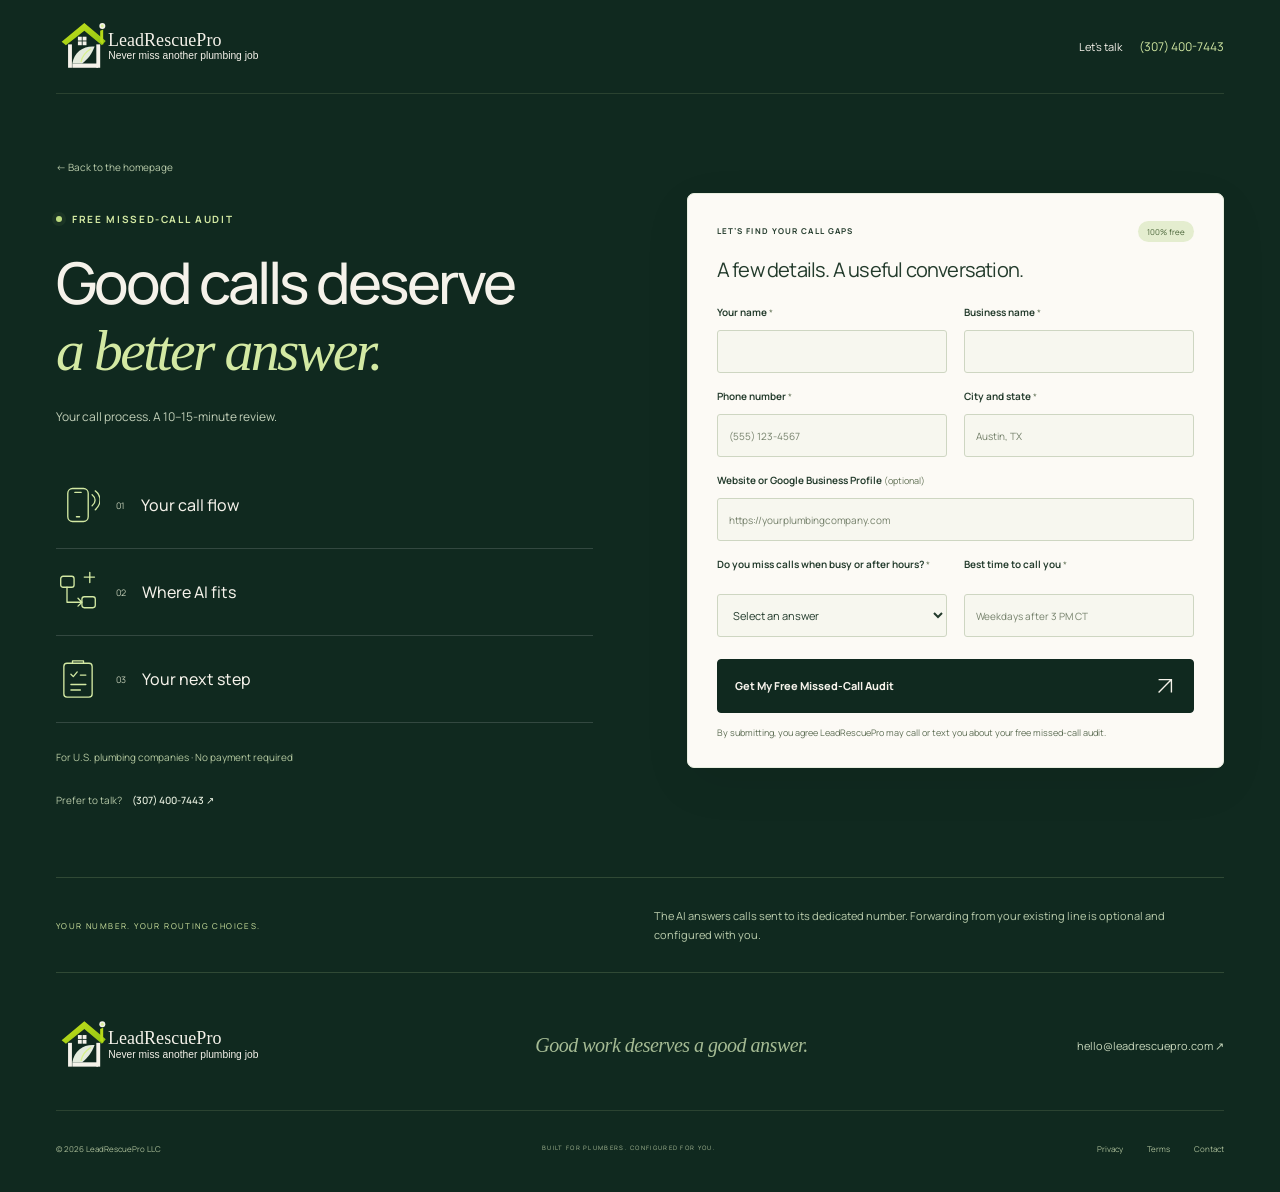
==== free-missed-call-audit/index.html @ d435c93e "Refine dark logo colors" ====
<!doctype html>
<html lang="en"><head><meta charset="utf-8"><meta name="viewport" content="width=device-width,initial-scale=1"><meta name="robots" content="noindex,nofollow"><meta name="description" content="Review your call flow and find where a dedicated AI receptionist number could help your U.S. plumbing business."><meta name="theme-color" content="#10291f"><title>Free Missed-Call Audit — LeadRescuePro</title><link rel="icon" type="image/svg+xml" href="../assets/favicon.svg"><link rel="preload" as="font" href="../assets/manrope-variable.ttf" type="font/ttf" crossorigin><link rel="stylesheet" href="../assets/styles.css"><script src="../assets/main.js" defer></script><script type="module" src="../assets/funnel.js"></script><link rel="stylesheet" href="../assets/visual-story.css"></head><body data-page-source="free_missed_call_audit_v5" class="audit-page"><a class="skip-link" href="#main">Skip to content</a><header class="site-header wrap"><a class="brand" href="../" aria-label="LeadRescuePro home"><img class="brand-logo" src="../assets/logo-dark.svg" alt="LeadRescuePro" width="210" height="58"></a><a class="header-phone" href="tel:+13074007443" data-track-event="phone_click">Let’s talk <span>(307) 400-7443</span></a></header><main id="main" class="audit-page-main"><section class="wrap audit-page-layout"><div class="audit-page-copy"><a class="back-link" href="../">← Back to the homepage</a><p class="eyebrow light"><span class="live-dot"></span> FREE MISSED-CALL AUDIT</p><h1>Good calls deserve<br><em>a better answer.</em></h1><p class="audit-page-lede">Your call process. A 10–15-minute review.</p><div class="v5-audit-steps"><div><svg viewBox="0 0 56 56" fill="none" stroke="currentColor" stroke-width="1.7" stroke-linecap="round" stroke-linejoin="round" aria-hidden="true"><rect x="15" y="7" width="26" height="42" rx="6"/><path d="M24 12h8M26 43h4M46 15c5 4 5 10 0 14M50 10c8 6 8 17 0 24"/></svg><span>01</span><strong>Your call flow</strong></div><div><svg viewBox="0 0 56 56" fill="none" stroke="currentColor" stroke-width="1.7" stroke-linecap="round" stroke-linejoin="round" aria-hidden="true"><rect x="6" y="8" width="17" height="14" rx="3"/><rect x="33" y="34" width="17" height="14" rx="3"/><path d="M14 22v19h19M28 36l5 5-5 5M36 9h13M43 3v13"/></svg><span>02</span><strong>Where AI fits</strong></div><div><svg viewBox="0 0 56 56" fill="none" stroke="currentColor" stroke-width="1.7" stroke-linecap="round" stroke-linejoin="round" aria-hidden="true"><rect x="10" y="8" width="36" height="43" rx="4"/><path d="M21 8V5h14v3M19 22l3 3 5-6M31 23h7M19 35h19M19 42h12"/></svg><span>03</span><strong>Your next step</strong></div></div><p class="audit-small">For U.S. plumbing companies · No payment required</p><a class="audit-phone" href="tel:+13074007443" data-track-event="phone_click">Prefer to talk? <strong>(307) 400-7443 ↗</strong></a></div><form id="audit-form" class="audit-form" action="/api/marketing/leads/intake" method="post" data-lead-form data-form-name="free_missed_call_audit" data-source="free_missed_call_audit_page" data-status-id="form-status" data-next="/free-missed-call-audit/thank-you/" novalidate><input type="hidden" name="form_name" value="free_missed_call_audit"><input type="hidden" name="source" value="free_missed_call_audit_page"><div class="honeypot" aria-hidden="true"><label for="_gotcha">Leave this blank</label><input name="_gotcha" id="_gotcha" tabindex="-1" autocomplete="off"></div><div class="form-heading"><span class="eyebrow">LET’S FIND YOUR CALL GAPS</span><span class="free-tag">100% free</span></div><p class="form-intro">A few details. A useful conversation.</p><p class="preview-note" data-preview-note hidden></p><div class="form-grid"><div class="field"><label for="name">Your name <span aria-hidden="true">*</span></label><input id="name" name="name" type="text" autocomplete="name" required aria-describedby="name-error"><span class="field-error" id="name-error"></span></div><div class="field"><label for="business_name">Business name <span aria-hidden="true">*</span></label><input id="business_name" name="business_name" type="text" autocomplete="organization" required aria-describedby="business_name-error"><span class="field-error" id="business_name-error"></span></div><div class="field"><label for="phone">Phone number <span aria-hidden="true">*</span></label><input id="phone" name="phone" type="tel" autocomplete="tel" required aria-describedby="phone-error" placeholder="(555) 123-4567"><span class="field-error" id="phone-error"></span></div><div class="field"><label for="city_state">City and state <span aria-hidden="true">*</span></label><input id="city_state" name="city_state" type="text" autocomplete="address-level2" required aria-describedby="city_state-error" placeholder="Austin, TX"><span class="field-error" id="city_state-error"></span></div><div class="field span-two"><label for="website_or_gbp">Website or Google Business Profile <span>(optional)</span></label><input id="website_or_gbp" name="website_or_gbp" type="url" inputmode="url" placeholder="https://yourplumbingcompany.com" aria-describedby="website_or_gbp-error"><span class="field-error" id="website_or_gbp-error"></span></div><div class="field"><label for="missed_calls">Do you miss calls when busy or after hours? <span aria-hidden="true">*</span></label><select id="missed_calls" name="missed_calls" required aria-describedby="missed_calls-error"><option value="">Select an answer</option><option value="yes">Yes</option><option value="no">No</option><option value="not_sure">Not sure</option></select><span class="field-error" id="missed_calls-error"></span></div><div class="field"><label for="best_time">Best time to call you <span aria-hidden="true">*</span></label><input id="best_time" name="best_time" required placeholder="Weekdays after 3 PM CT" aria-describedby="best_time-error"><span class="field-error" id="best_time-error"></span></div></div><button class="button button-dark full" type="submit">Get My Free Missed-Call Audit <svg viewBox="0 0 24 24" fill="none" aria-hidden="true"><path d="M5 19 19 5M5 5h14v14" stroke="currentColor" stroke-width="1.5"/></svg></button><p class="consent">By submitting, you agree LeadRescuePro may call or text you about your free missed-call audit.</p><p id="form-status" class="form-status" role="status" aria-live="polite"></p><noscript><p class="form-status">Please enable JavaScript to submit this form, or call (307) 400-7443 to request your audit.</p></noscript></form></section><section class="audit-reassurance wrap"><span>YOUR NUMBER. YOUR ROUTING CHOICES.</span><p>The AI answers calls sent to its dedicated number. Forwarding from your existing line is optional and configured with you.</p></section></main><footer class="site-footer wrap"><div class="footer-main"><a class="brand" href="../" aria-label="LeadRescuePro home"><img class="brand-logo" src="../assets/logo-dark.svg" alt="LeadRescuePro" width="210" height="58"></a><p>Good work deserves a good answer.</p><a href="mailto:hello@leadrescuepro.com">hello@leadrescuepro.com ↗</a></div><div class="footer-base"><span>© <span data-year>2026</span> LeadRescuePro LLC</span><span>BUILT FOR PLUMBERS. CONFIGURED FOR YOU.</span><nav aria-label="Legal"><a href="https://www.leadrescuepro.com/privacy/">Privacy</a><a href="https://www.leadrescuepro.com/terms/">Terms</a><a href="https://www.leadrescuepro.com/contact/">Contact</a></nav></div></footer></body></html>
---- assets/styles.css ----
@font-face{font-family:Manrope;src:url('./manrope-variable.ttf') format('truetype');font-weight:200 800;font-display:swap}
:root{--forest:#10291f;--deep:#0c2119;--ivory:#f5f2ea;--paper:#fcfaf5;--lime:#d3e9a3;--copper:#c97845;--ink:#233b2c;--muted:#63715f;--line:#d6dacf;--max:1320px}*{box-sizing:border-box}html{scroll-behavior:smooth;scroll-padding-top:30px}body{margin:0;background:var(--forest);color:var(--ivory);font-family:Manrope,Arial,sans-serif;-webkit-font-smoothing:antialiased}a{color:inherit;text-decoration:none}button,input,select{font:inherit}button{color:inherit;cursor:pointer}button,a{-webkit-tap-highlight-color:transparent}button:disabled{cursor:wait;opacity:.65}h1,h2,h3,p{margin:0}h1,h2,h3{font-weight:500}h2{font-size:clamp(35px,3.75vw,57px);letter-spacing:-2.4px;line-height:1.14}p{line-height:1.75}em{font-family:Georgia,'Times New Roman',serif;font-weight:400;letter-spacing:-.045em}button:focus-visible,a:focus-visible,summary:focus-visible,input:focus-visible,select:focus-visible,[tabindex]:focus-visible{outline:3px solid var(--copper);outline-offset:5px}::selection{background:var(--lime);color:var(--forest)}[hidden]{display:none!important}.wrap{max-width:var(--max);width:calc(100% - 112px);margin:auto}.eyebrow{font-size:10px;font-weight:700;letter-spacing:1.65px;line-height:1.6;display:flex;align-items:center;gap:10px}.eyebrow.light{color:var(--lime)}.live-dot{width:6px;height:6px;background:#bddc80;border-radius:50%;display:inline-block;flex-shrink:0;box-shadow:0 0 0 4px #bddc8010}.muted{color:#89947e}.site-header{height:94px;border-bottom:1px solid #d3e9a321;display:flex;justify-content:space-between;align-items:center;gap:30px;position:relative;z-index:10}.brand{display:inline-flex;align-items:center;gap:9px;font-size:25px;font-weight:700;letter-spacing:-1.3px;white-space:nowrap}.brand b{font-weight:400}.brand-symbol{display:inline-grid;place-items:center;background:var(--lime);width:33px;height:33px;border-radius:9px;color:var(--forest)}.brand-symbol svg{width:27px;height:27px}.desktop-nav{display:flex;gap:28px;font-size:12px;color:#d6ded0}.desktop-nav a{padding:12px 0}.desktop-nav a:hover{color:var(--lime)}.button{display:inline-flex;align-items:center;justify-content:space-between;gap:25px;min-height:58px;padding:18px 23px;background:var(--lime);color:var(--forest);border:1px solid var(--lime);border-radius:4px;font-size:12px;line-height:1.5;font-weight:750;transition:background .2s,transform .2s}.button>svg{width:22px;height:22px;flex-shrink:0}.button:hover{transform:translateY(-2px);background:#e4f3c5}.button.header-cta{padding:12px 15px;min-height:44px;font-size:10px;gap:16px}.header-cta svg{width:18px;height:18px}.button-dark{background:var(--forest);border-color:var(--forest);color:var(--ivory)}.button-dark:hover{background:#2b4935}.button.full{display:flex;width:100%}.menu-toggle{display:none}#mobile-menu{display:none}.hero{padding-top:47px}.hero-main{display:grid;grid-template-columns:1.02fr 1fr;gap:0;align-items:center;min-height:610px;padding-bottom:35px}.hero-copy{position:relative;z-index:2;padding-top:13px}.hero .eyebrow{font-size:8px;letter-spacing:1.2px}.hero h1{font-size:clamp(62px,6.1vw,93px);line-height:1.07;letter-spacing:-4.8px;margin:25px 0 25px;white-space:nowrap}.hero h1 em{color:var(--lime);font-size:1.14em;line-height:.95}.hero-description{max-width:433px;color:#c1cebd;font-size:13px;line-height:1.85}.hero-actions{display:flex;align-items:center;gap:25px;margin-top:29px;flex-wrap:wrap}.quiet-link{font-size:11px;color:#d8e4cf;display:inline-flex;gap:15px;align-items:center}.quiet-link span{font-size:18px}.quiet-link:hover{color:var(--lime)}.hero-note{font-size:9px;color:#a4b89d;margin-top:13px}.hero-art{height:575px;position:relative;isolation:isolate}.orbit-grid{position:absolute;inset:0;background-image:linear-gradient(#d3e9a307 1px,transparent 1px),linear-gradient(90deg,#d3e9a307 1px,transparent 1px);background-size:52px 52px;mask-image:radial-gradient(ellipse,#000,transparent 72%)}.art-caption{position:absolute;top:16px;left:20px;right:0;display:flex;justify-content:space-between;gap:15px;font-size:7px;letter-spacing:1.45px;color:#a2b699;z-index:2}.scene-host{position:absolute;inset:8px -30px 3px}.scene-host>canvas{width:100%;height:100%;display:block;position:relative;z-index:1;pointer-events:none}.scene-host>img{width:100%;height:100%;object-fit:contain;position:absolute;inset:0;z-index:1}.scene-text-fallback{position:absolute;inset:60px;display:flex;flex-direction:column;justify-content:center;align-items:center;text-align:center}.scene-text-fallback strong{font-size:28px;line-height:1.3;font-weight:400}.fallback-ring{font-size:90px;border:1px solid #b7d48e;border-radius:50%;width:160px;height:160px;margin-bottom:20px;color:var(--lime);box-shadow:0 0 0 25px #b7d48e08}.has-poster .scene-text-fallback,.scene-ready .scene-text-fallback,.scene-ready #scene-poster{display:none}.scene-label{position:absolute;z-index:3;border:1px solid #d3e9a31f;background:#16372dde;backdrop-filter:blur(12px);box-shadow:0 18px 50px #0002;border-radius:7px;color:#eaf2dc}.scene-label-input{top:99px;left:0;display:flex;align-items:center;gap:12px;padding:14px 17px;transform:rotate(-4deg)}.label-icon{display:grid;place-items:center;background:#d3e9a31a;border:1px solid #d3e9a322;color:var(--lime);width:34px;height:34px;border-radius:50%;font-size:23px}.scene-label small{font-size:7px;letter-spacing:1.25px;display:block;color:#b6c9a5}.scene-label strong{font-size:11px;font-weight:500;display:block;margin-top:5px}.scene-label-input .live-dot{margin-left:9px}.scene-label-output{right:-5px;bottom:55px;padding:17px 19px;transform:rotate(3deg);background:#f0f4e7;color:var(--ink);width:263px;border:1px solid #fff4}.scene-output-title{display:flex;align-items:center;gap:9px}.scene-output-title strong{margin-top:0}.check{display:grid;place-items:center;border-radius:50%;width:21px;height:21px;background:#d8e8b9;font-size:11px}.scene-label-output p{font-size:9px;margin-top:12px;border-top:1px solid #cbd5bd;padding-top:10px;white-space:nowrap}.scene-label-output>small{font-size:6px;color:#67765c;text-align:right;margin-top:10px}.scene-controls{position:absolute;z-index:5;bottom:0;left:22px;right:0;display:flex;align-items:center;gap:12px;min-height:32px}.scene-controls>p{font-size:8px;letter-spacing:1px;color:#b4c69f;margin-right:auto}.scene-controls button{border:0;background:none;color:#c0d3ab;font-size:10px;padding:9px 2px;min-height:36px}.scene-controls button:hover{color:#fff}.scene-controls>span{font-size:9px;color:#b4c69f}.hero-journey{display:grid;grid-template-columns:repeat(4,1fr);border-top:1px solid #d3e9a333;margin-bottom:54px}.journey-step{position:relative;display:flex;align-items:center;gap:13px;padding:22px 20px 16px 0;background:none;border:0;text-align:left;color:#a3b19c}.journey-step>span{font-size:9px;letter-spacing:1px}.journey-step strong{font-size:11px;font-weight:500}.journey-step i{font-style:normal;margin-left:auto;color:#71856b}.journey-step:before{content:'';position:absolute;top:-1px;left:0;width:100%;height:2px;background:transparent;transition:background .3s}.journey-step.is-active{color:var(--lime)}.journey-step.is-active:before{background:var(--lime)}.light-surface{color:var(--ink);background:var(--ivory)}.section{padding-top:99px;padding-bottom:99px}.section-top{display:flex;justify-content:space-between;align-items:center;margin-bottom:30px}.section-side-note{font-size:8px;letter-spacing:1.6px;color:#718164}.section-heading{display:flex;justify-content:space-between;gap:50px;margin-bottom:44px}.section-heading>p{max-width:357px;font-size:12px;color:var(--muted);padding-top:7px}.scenario-tabs{display:grid;grid-template-columns:repeat(3,1fr);border:1px solid var(--line);border-radius:6px 6px 0 0;overflow:hidden;background:#ebece3}.scenario-tabs button{background:transparent;border:0;padding:22px 26px;display:flex;align-items:center;gap:16px;font-size:10px;color:#6c7b61}.scenario-tabs button+button{border-left:1px solid var(--line)}.scenario-tabs button span{flex:1;text-align:left;font-size:12px;color:var(--ink);font-weight:600}.scenario-tabs button[aria-selected=true]{background:#dce7c6;color:var(--forest)}.scenario-panel{display:grid;grid-template-columns:1fr 1fr;align-items:center;gap:65px;padding:43px 48px;background:#f0f0e7;border:1px solid var(--line);border-top:0;border-radius:0 0 6px 6px;min-height:325px}.scenario-panel h3{font-size:32px;line-height:1.2;letter-spacing:-1.2px;margin:15px 0}.scenario-panel>div>p:not(.eyebrow){font-size:12px;color:var(--muted);max-width:420px}.scenario-note{display:block;font-size:10px;color:#657359;margin-top:18px}.routing-node{display:flex;align-items:center;gap:14px;border:1px solid #d4dcc8;border-radius:5px;background:#fafbf4;padding:19px}.node-icon{display:grid;place-items:center;width:34px;height:34px;border-radius:6px;background:#e9eedf;color:#465e37;font-size:23px;flex-shrink:0}.routing-node small{display:block;font-size:7px;font-weight:700;letter-spacing:1px;color:#66765b;margin-bottom:6px}.routing-node strong{display:block;font-size:11px;font-weight:600}.routing-node>.live-dot{margin-left:auto}.routing-connector{height:43px;margin-left:36px;display:flex;gap:22px;align-items:center}.routing-connector>span{height:100%;border-left:1px dashed #9fb584}.routing-connector small{font-size:9px;color:#627257}.routing-destination{background:#e0e9cb;border-color:#c3d0ad}.routing-destination .node-icon{background:var(--forest);color:var(--lime)}.diagram-footnote{font-size:8px;color:#6c7e5d;margin-top:13px;text-align:right}.walkthrough{display:grid;grid-template-columns:1fr 1fr;gap:8%;align-items:center;padding-bottom:15px}.walkthrough h2{font-size:clamp(34px,3.4vw,51px);margin:23px 0}.walkthrough-copy>p:not(.eyebrow){font-size:12px;color:var(--muted);max-width:375px}.video-note{display:block;font-size:10px;color:#6c7b61;margin-top:24px}.video-shell{aspect-ratio:16/10;position:relative;border-radius:7px;overflow:hidden;background:var(--forest);color:var(--ivory)}.video-launch{display:flex;flex-direction:column;justify-content:space-between;position:relative;width:100%;height:100%;padding:25px;background:none;color:var(--ivory);border:1px solid #73925f;border-radius:7px;overflow:hidden;text-align:left}.video-grid{position:absolute;width:370px;height:370px;border:1px solid #d3e9a325;border-radius:50%;left:50%;top:50%;transform:translate(-50%,-50%);box-shadow:0 0 0 45px #d3e9a305,0 0 0 90px #d3e9a304}.video-brand{font-size:12px;font-weight:600;letter-spacing:-.6px;position:relative}.video-center{display:flex;align-items:center;justify-content:center;gap:20px;position:relative;margin:25px 0}.play-circle{display:grid;place-items:center;background:var(--lime);color:var(--forest);width:61px;height:61px;flex-shrink:0;border-radius:50%;font-size:14px;padding-left:4px;transition:transform .2s}.video-launch:hover .play-circle{transform:scale(1.09)}.video-center strong{font-size:26px;font-weight:400;line-height:1.2;letter-spacing:-1px}.video-bottom{display:flex;justify-content:space-between;gap:20px;position:relative;font-size:7px;letter-spacing:1.3px;color:#b7c8a6}.video-shell iframe{border:0;width:100%;height:100%;position:absolute;inset:0}.video-fallback{position:absolute;bottom:0;left:0;right:0;background:var(--deep);font-size:10px;padding:8px 16px;text-align:center}.video-fallback a{text-decoration:underline;text-underline-offset:3px}.craft{display:grid;grid-template-columns:1fr 1fr;gap:8%;align-items:center}.craft-photo{position:relative;height:570px;border-radius:6px;overflow:hidden;background:var(--deep)}.craft-photo>img{position:absolute;width:100%;height:100%;object-fit:cover;object-position:55% center}.craft-photo:after{content:'';position:absolute;inset:50% 0 0;background:linear-gradient(transparent,#061910d9)}.craft-caption{position:absolute;bottom:29px;left:29px;right:29px;color:var(--ivory);z-index:1;display:flex;justify-content:space-between;align-items:end;font-size:9px;letter-spacing:1.4px;line-height:1.8}.craft-caption>span:last-child{font-size:48px;line-height:1}.craft-copy h2{margin:22px 0;font-size:clamp(37px,3.6vw,54px)}.craft-copy>p:not(.eyebrow){font-size:12px;color:var(--muted);max-width:376px;margin-bottom:28px}.detail-line{display:flex;gap:24px;border-top:1px solid var(--line);padding:18px 0}.detail-line>span{font-size:9px;color:#758268;padding-top:4px}.detail-line h3{font-size:13px;font-weight:650;margin-bottom:6px}.detail-line p{font-size:11px;color:#607157;max-width:385px}.handoff-section{background:#e4e9da;border-top:1px solid #d9dfce;border-bottom:1px solid #d9dfce}.handoff{display:grid;grid-template-columns:1fr 1fr;align-items:center;gap:8%}.handoff h2{margin:23px 0}.handoff>div>p:not(.eyebrow){font-size:12px;color:var(--muted);max-width:375px}.responsibility{display:flex;gap:17px;align-items:center;margin-top:25px}.responsibility>span{width:38px;height:38px;display:grid;place-items:center;border:1px solid #b5c3a3;border-radius:50%;font-size:24px}.responsibility>p{font-size:11px;color:#6c795f}.responsibility strong{font-weight:550;color:var(--ink)}.lead-summary{position:relative;transform:rotate(-2deg);border:1px solid #fff;background:var(--paper);border-radius:7px;padding:27px 32px;box-shadow:0 18px 45px #2135210b}.lead-summary>header{display:flex;justify-content:space-between;align-items:center;gap:10px}.lead-summary .eyebrow{font-size:8px;letter-spacing:1.1px}.summary-tag{font-size:8px;background:#e7eedb;border-radius:20px;padding:7px 10px;color:#566c45}.quote-mark{font-family:Georgia,serif;position:absolute;top:57px;right:38px;color:#d5dfc4;font-size:80px;line-height:1}.lead-summary h3{position:relative;font-size:30px;letter-spacing:-1.2px;line-height:1.2;margin:31px 0 22px}.lead-summary dl{margin:0}.lead-summary dl>div{display:flex;justify-content:space-between;gap:15px;border-top:1px solid #dde2d2;padding:14px 0;font-size:10px}.lead-summary dt{color:#6a785f}.lead-summary dd{margin:0;text-align:right}.lead-summary dd>span{color:#638536;margin-left:6px}.lead-summary>footer{display:flex;align-items:center;gap:8px;border-top:1px solid #dde2d2;padding-top:18px;font-size:8px}.lead-summary>footer small{margin-left:auto;font-size:7px;color:#6a785f}.lead-summary .live-dot{width:5px;height:5px;background:#7f9e4f}.pricing{display:grid;grid-template-columns:1fr 1fr;gap:8%;align-items:center}.pricing-copy h2{margin:24px 0;font-size:clamp(35px,3.4vw,52px)}.pricing-copy>p:not(.eyebrow){max-width:375px;font-size:12px;color:var(--muted);margin-bottom:31px}.price-breakdown{display:flex;align-items:flex-start;gap:18px;margin:22px 0}.price-breakdown>span{font-size:9px;margin-top:4px;border:1px solid #cbd4bd;width:25px;height:25px;display:grid;place-items:center;border-radius:50%}.price-breakdown>p{font-size:11px;color:#68755d}.price-breakdown strong{font-size:12px;color:var(--ink);font-weight:650}.price-card{border:1px solid #c6d1b7;border-radius:7px;background:#eaf0de;padding:29px 32px}.price-card-top{display:flex;align-items:center;justify-content:space-between}.price-card-top>span:last-child{font-size:30px}.price-card .eyebrow{font-size:9px}.price{display:flex;gap:14px;align-items:baseline;line-height:1;margin-top:23px}.price strong{font-size:72px;font-weight:500;letter-spacing:-4.5px}.price>span{font-size:12px;color:#67775a}.price-timing{font-size:10px;color:#5d6e51;margin:16px 0 23px;border-bottom:1px solid #cbd6bc;padding-bottom:22px}.price-card ul{list-style:none;padding:0;margin:0 0 26px}.price-card li{font-size:11px;padding:8px 0;display:flex;gap:12px;align-items:flex-start}.price-card li:before{content:'✓';color:#4f712f}.price-card .button{font-size:11px}.price-footnote{font-size:9px;color:#5f7053;text-align:center;margin-top:12px}.faq-section{border-top:1px solid var(--line);display:grid;grid-template-columns:1fr 1fr;gap:8%;padding-top:74px}.faq-section h2{margin:23px 0;font-size:clamp(35px,3.3vw,50px)}.text-link{font-size:11px;font-weight:650;display:inline-block;padding:10px 0}.text-link:hover{text-decoration:underline;text-underline-offset:4px}.faq-list{padding-top:0}details{border-bottom:1px solid var(--line)}summary{list-style:none;display:flex;justify-content:space-between;gap:22px;padding:21px 0;cursor:pointer;font-size:12px;font-weight:550}summary::-webkit-details-marker{display:none}summary>span{font-size:20px;font-weight:400;line-height:1;transition:transform .2s}details[open] summary>span{transform:rotate(45deg)}details>p{font-size:11px;line-height:1.9;color:#5f7058;padding:0 24px 24px 0}.audit-section{background:var(--forest);color:var(--ivory)}.audit-layout{display:grid;grid-template-columns:1fr 1fr;gap:8%;align-items:center}.audit-copy h2{margin:28px 0;font-size:clamp(40px,4.2vw,63px)}.audit-copy h2 em{color:var(--lime)}.audit-copy>p:not(.eyebrow){font-size:12px;color:#b4c7a8;max-width:366px}.audit-promises{margin:28px 0}.audit-promises>div{display:flex;gap:18px;margin:21px 0;align-items:flex-start}.audit-promises>div>span{width:25px;height:25px;border:1px solid #a1b88455;display:grid;place-items:center;border-radius:50%;font-size:8px;color:var(--lime);flex-shrink:0}.audit-promises p{font-size:11px;color:#c7d6bb;padding-top:2px;max-width:340px}.audit-promises strong{color:#ecf2e4;font-weight:650;display:inline-block;margin-bottom:3px}.audit-small{font-size:10px!important;color:#b3c79f!important}.audit-form{background:var(--paper);border:1px solid #e8eee0;border-radius:7px;padding:27px 29px;color:var(--ink);position:relative;box-shadow:0 15px 50px #0001}.form-heading{display:flex;align-items:center;justify-content:space-between;gap:12px}.form-heading .eyebrow{font-size:8px;letter-spacing:1.1px}.free-tag{font-size:8px;color:#466134;background:#e4edcf;border-radius:12px;padding:5px 9px;white-space:nowrap}.form-intro{font-size:20px;letter-spacing:-.8px;margin:15px 0 22px;line-height:1.3}.form-grid{display:grid;grid-template-columns:1fr 1fr;gap:16px 17px}.field{display:flex;flex-direction:column;min-width:0}.field.span-two{grid-column:1/-1}.field label{font-size:10px;font-weight:650;line-height:1.5;min-height:18px;margin-bottom:7px}.field label>span{font-size:9px;color:#617155;font-weight:400}.field input,.field select{height:43px;width:100%;min-width:0;background:#f7f7ef;border:1px solid #ced6c2;border-radius:3px;padding:10px 11px;color:var(--ink);font-size:12px;line-height:1.3}.field input::placeholder{color:#75816b;opacity:1;font-size:10px}.field select{padding-right:4px;font-size:11px}.field:has(#missed_calls) label,.field:has(#best_time) label{min-height:30px}.field-error{font-size:10px;color:#9e3f2d;line-height:1.5;margin-top:3px}.field-error:empty{display:none}.field [aria-invalid=true]{border-color:#a44b35;background:#fff5f0}.audit-form>.button{margin-top:22px;font-size:11px;padding:15px 17px;min-height:52px}.consent{font-size:9px;line-height:1.7;color:#5e6e55;margin-top:12px}.form-status{font-size:11px;line-height:1.7;margin-top:10px;color:#4c6142}.form-status:empty{display:none}.form-status.error{color:#9e3f2d}.preview-note{font-size:10px;color:#6c5128;background:#f4e9d2;border:1px solid #e0ceaa;padding:9px 11px;margin:0 0 17px;border-radius:4px;line-height:1.6}.honeypot{position:absolute;left:-10000px;width:1px;height:1px;overflow:hidden}.site-footer{padding-top:43px;padding-bottom:28px}.footer-main{display:flex;align-items:center;justify-content:space-between;gap:24px;padding-bottom:36px}.footer-main>p{font-family:Georgia,serif;font-style:italic;font-size:20px;letter-spacing:-.5px;color:#a5bb94}.footer-main>a:last-child{font-size:11px;color:#c8d7bc}.footer-base{border-top:1px solid #d3e9a323;padding-top:22px;display:flex;justify-content:space-between;align-items:center;gap:22px;color:#aabd98;font-size:8px}.footer-base>span:nth-child(2){font-size:6px;letter-spacing:1.3px}.footer-base nav{display:flex;gap:24px}.skip-link{position:fixed;left:16px;top:-100px;padding:12px 16px;background:var(--ivory);color:var(--forest);z-index:100}.skip-link:focus{top:12px}.header-phone{font-size:11px;display:flex;align-items:center;gap:17px}.header-phone span{font-size:12px;color:var(--lime)}.audit-page-layout{display:grid;grid-template-columns:1fr 1fr;gap:8%;padding-top:60px;padding-bottom:70px;align-items:center}.back-link{display:inline-block;color:#b9cbaa;font-size:10px;margin-bottom:37px}.audit-page-copy h1{font-size:clamp(42px,4.5vw,68px);letter-spacing:-3px;line-height:1.15;margin:22px 0}.audit-page-copy h1 em{color:var(--lime)}.audit-page-lede{font-size:12px;max-width:405px;color:#c1cfb8}.audit-page-copy .audit-promises{margin:28px 0}.audit-phone{display:block;font-size:10px;color:#b5c8a7;margin-top:26px}.audit-phone strong{font-weight:550;color:#e7efdf;margin-left:8px}.audit-reassurance{display:flex;gap:40px;justify-content:space-between;align-items:center;padding:28px 0;border-top:1px solid #d3e9a32a;border-bottom:1px solid #d3e9a32a}.audit-reassurance>span{font-size:8px;letter-spacing:1.4px;color:var(--lime);max-width:220px}.audit-reassurance>p{font-size:11px;color:#bbcdad;max-width:570px}.thank-you-page{background:var(--ivory);color:var(--ink)}.thank-you-page .site-header{border-color:var(--line)}.thank-you-page .header-phone span{color:#54733c}.thank-you-page .brand-symbol{background:var(--forest);color:var(--lime)}.thanks-main{padding-top:65px;padding-bottom:50px}.thanks-card{max-width:900px;margin:auto;text-align:center;padding:0 25px}.thanks-icon{margin:0 auto 22px;width:58px;height:58px;border:1px solid #c5d3b3;border-radius:50%;background:#e3eccf;display:grid;place-items:center;font-size:27px;color:#476335}.thanks-card>.eyebrow{justify-content:center;font-size:9px}.thanks-card h1{font-size:clamp(35px,4.4vw,62px);letter-spacing:-2.5px;line-height:1.12;margin:21px 0}.thanks-lede{max-width:590px;margin:auto;font-size:13px;color:var(--muted)}.thanks-card>.preview-note{margin:25px auto 0;max-width:550px}.next-heading{font-size:9px;letter-spacing:1.5px;padding-top:40px;margin-top:34px;border-top:1px solid var(--line)}.next-steps{display:grid;grid-template-columns:repeat(3,1fr);gap:32px;text-align:left;margin-top:29px}.next-steps>div>span{font-size:9px;color:#73865f}.next-steps h2{font-size:16px;letter-spacing:-.6px;margin:11px 0}.next-steps p{font-size:11px;color:var(--muted)}.thanks-actions{display:flex;gap:29px;justify-content:center;align-items:center;margin-top:39px}.thank-you-page .site-footer{color:var(--ink)}.thank-you-page .footer-main>p,.thank-you-page .footer-main>a:last-child{color:#617552}.thank-you-page .footer-base{border-color:var(--line);color:#617552}
@media(min-width:1600px){.hero-main{min-height:670px}.hero-art{height:630px}.hero h1{font-size:99px}.hero-description{font-size:14px}.scene-label-input{top:115px}.scene-label-output{bottom:68px}}
@media(max-width:1150px){.wrap{width:calc(100% - 72px)}.site-header{gap:20px}.brand{font-size:23px}.desktop-nav{gap:20px;font-size:11px}.header-cta{max-width:245px}.hero h1{font-size:6.65vw;letter-spacing:-4px}.hero-description{font-size:12px;max-width:365px}.hero-actions{gap:20px}.hero-art{height:540px}.hero .eyebrow{font-size:7px;letter-spacing:1px}.hero-main{min-height:600px}.scene-label-input{padding:12px;top:90px;left:0}.scene-label-output{width:237px;right:0;padding:15px}.scene-label-output p{font-size:8px}.scene-label-input strong{font-size:10px}.scene-label-input small{font-size:6px}.art-caption{font-size:6px;left:10px}.section{padding-top:80px;padding-bottom:80px}.section-heading{gap:40px}.section-heading>p{max-width:305px}.scenario-panel{padding:35px;gap:38px}.scenario-panel h3{font-size:29px}.craft,.handoff,.pricing,.faq-section,.audit-layout,.audit-page-layout{gap:6%}.craft-photo{height:555px}.lead-summary{padding:23px}.lead-summary>footer{flex-wrap:wrap}.lead-summary>footer small{margin-left:13px}.audit-form{padding:24px}.form-grid{gap:14px 12px}.form-heading .eyebrow{font-size:7px}.form-intro{font-size:19px}.price-card{padding:26px}.price-card .button{font-size:10px}.footer-main>p{font-size:17px}.footer-main>a:last-child{font-size:10px}}
@media(max-width:900px){.desktop-nav{display:none}.hero h1{font-size:7.4vw;letter-spacing:-3.6px}.hero-main{grid-template-columns:1.05fr 1fr}.hero-art{height:500px}.hero-actions .button{font-size:11px;padding:16px;gap:15px}.hero-journey{margin-bottom:36px}.journey-step{gap:8px}.journey-step strong{font-size:9px}.journey-step>span{font-size:8px}.hero-description{max-width:325px}.hero h1{margin-top:23px}.scene-label-input{top:70px;left:5px}.scene-label-input .live-dot{display:none}.scene-label-output{width:218px;right:-10px;bottom:47px}.label-icon{width:27px;height:27px;font-size:19px}.scene-label-output strong{font-size:10px}.art-caption>span:last-child{display:none}.scenario-panel{padding:28px;gap:25px}.routing-node{padding:15px;gap:10px}.routing-node strong{font-size:10px}.routing-node small{font-size:6px}.scenario-note{font-size:9px}.section-heading>p{max-width:270px}.craft-photo{height:545px}.craft-copy h2{font-size:37px}.detail-line{gap:17px}.lead-summary h3{font-size:26px}.lead-summary dd{font-size:9px}.price-card{padding:23px}.pricing-copy h2{font-size:36px}.price strong{font-size:65px}.price-card li{font-size:10px}.audit-layout{align-items:start}.audit-copy h2{font-size:44px}.form-grid{grid-template-columns:1fr;gap:14px}.field.span-two{grid-column:auto}.field:has(#missed_calls) label,.field:has(#best_time) label{min-height:0}.form-heading{flex-wrap:wrap}.form-heading .eyebrow{font-size:8px}.audit-page-layout{align-items:start}.audit-page-copy h1{font-size:47px}.audit-page-copy .back-link{margin-bottom:32px}.audit-page-copy .eyebrow{font-size:9px}.footer-main>p{display:none}}
@media(max-width:700px){.wrap{width:calc(100% - 42px)}.site-header{height:78px;gap:12px}.brand{font-size:23px;gap:8px}.brand-symbol{width:29px;height:29px;border-radius:8px}.brand-symbol svg{width:24px;height:24px}.header-cta{display:none}.menu-toggle{display:flex;flex-direction:column;gap:5px;justify-content:center;align-items:center;background:transparent;border:1px solid #b4ca9244;border-radius:4px;width:42px;height:40px}.menu-toggle>span{width:17px;height:1px;background:var(--lime)}#mobile-menu:not([hidden]){display:flex;flex-direction:column;position:absolute;top:77px;left:0;right:0;background:#17372a;border:1px solid #aac08f44;border-radius:0 0 5px 5px;padding:13px 17px;box-shadow:0 18px 35px #0002}#mobile-menu a{font-size:13px;padding:14px 3px;color:#e1edcf}.hero{padding-top:33px}.hero-main{display:flex;flex-direction:column;align-items:stretch;min-height:0;padding:0}.hero-copy{padding:0}.hero .eyebrow{font-size:7px;letter-spacing:.85px;gap:8px}.hero h1{font-size:clamp(54px,11.5vw,78px);line-height:1.08;letter-spacing:-3.3px;margin:26px 0 22px}.hero h1 em{font-size:1.12em}.hero-description{max-width:450px;font-size:12px;line-height:1.85}.hero-actions{margin-top:25px;gap:19px;flex-wrap:wrap}.hero-actions .button{font-size:11px;min-height:55px;padding:16px 18px;gap:18px}.quiet-link{font-size:10px}.hero-note{font-size:8px;line-height:1.7;margin-top:12px}.hero-art{height:450px;width:100%;margin-top:29px}.scene-host{inset:0 -20px 5px}.art-caption{top:4px;left:0;font-size:6px}.art-caption>span:last-child{display:inline}.scene-label-input{top:64px;left:1px;padding:12px;transform:rotate(-3deg)}.scene-label-input strong{font-size:10px}.scene-label-input small{font-size:6px}.scene-label-input .live-dot{display:inline-block}.scene-label-output{right:0;bottom:49px;width:228px;transform:rotate(2deg)}.scene-label-output p{font-size:8px}.scene-controls{left:0;right:0;bottom:0}.scene-controls>p{font-size:7px}.scene-controls button{font-size:10px;min-height:44px}.scene-controls #explore-3d{border:1px solid #93b26e55;border-radius:4px;padding:10px 12px}.hero-journey{grid-template-columns:1fr 1fr;margin-top:18px;margin-bottom:35px;padding-top:7px;gap:0 13px}.journey-step{padding:17px 0;gap:8px}.journey-step strong{font-size:9px}.journey-step i{font-size:13px}.journey-step:before{height:1px}.journey-step:nth-child(n+3){border-top:1px solid #d3e9a320}.section{padding-top:61px;padding-bottom:61px}.section-top{margin-bottom:23px}.eyebrow{font-size:8px;letter-spacing:1.25px}.section-side-note{display:none}.section-heading{display:block;margin-bottom:27px}h2{font-size:37px;letter-spacing:-1.8px;line-height:1.14}.section-heading>p{max-width:none;font-size:12px;margin-top:17px;padding:0}.scenario-tabs button{padding:15px 10px;gap:7px;font-size:8px;flex-wrap:wrap}.scenario-tabs button span{font-size:10px;flex:1 1 65%;line-height:1.5}.scenario-panel{display:block;padding:25px 21px}.scenario-panel h3{font-size:29px;margin:14px 0}.scenario-panel>div>p:not(.eyebrow){font-size:11px}.scenario-note{font-size:9px;line-height:1.7;margin-top:15px}.routing-diagram{margin-top:26px}.routing-node{padding:17px;gap:13px}.routing-node strong{font-size:10px}.routing-node small{font-size:7px}.routing-connector{height:38px}.diagram-footnote{font-size:7px}.walkthrough{display:block;padding-bottom:0}.walkthrough h2{font-size:37px;margin:20px 0}.walkthrough-copy>p:not(.eyebrow){font-size:12px;max-width:none}.video-note{font-size:9px;margin-top:17px}.video-shell{margin-top:25px;aspect-ratio:16/10}.video-launch{padding:19px}.video-center{gap:15px;margin:20px 0}.video-center strong{font-size:25px}.play-circle{width:50px;height:50px;font-size:11px}.video-bottom{font-size:6px;letter-spacing:.8px}.craft{display:flex;flex-direction:column-reverse;gap:25px}.craft-copy h2{font-size:41px;margin:21px 0}.craft-copy>p:not(.eyebrow){font-size:12px;max-width:none;margin-bottom:24px}.detail-line{padding:17px 0;gap:20px}.detail-line h3{font-size:13px}.detail-line p{font-size:11px}.craft-photo{width:100%;height:420px}.craft-caption{bottom:24px;left:24px;right:24px;font-size:8px}.handoff{display:block}.handoff h2{margin:23px 0;font-size:37px}.handoff>div>p:not(.eyebrow){max-width:none}.lead-summary{margin-top:34px;padding:24px;transform:rotate(-1deg)}.lead-summary h3{font-size:29px}.lead-summary dl>div{font-size:9px;gap:15px;padding:13px 0}.lead-summary dd{font-size:9px}.lead-summary>footer{font-size:8px;gap:8px}.lead-summary>footer small{font-size:7px;margin-left:13px}.lead-summary .eyebrow{font-size:7px}.summary-tag{font-size:7px}.pricing{display:block}.pricing-copy h2{font-size:36px;margin:22px 0}.pricing-copy>p:not(.eyebrow){max-width:none;font-size:12px;margin-bottom:24px}.price-breakdown{margin:20px 0}.price-breakdown>p{font-size:10px}.price-breakdown strong{font-size:12px}.price-card{margin-top:32px;padding:26px}.price strong{font-size:70px}.price-card li{font-size:11px;padding:8px 0}.price-card .button{font-size:11px;padding:16px;gap:15px}.price-footnote{font-size:8px}.faq-section{display:block;padding-top:52px}.faq-section h2{font-size:36px}.faq-list{margin-top:23px}summary{font-size:12px;line-height:1.6;padding:20px 0}details>p{font-size:11px;padding-right:12px}.audit-layout{display:block}.audit-copy h2{font-size:44px;margin:23px 0}.audit-copy>p:not(.eyebrow){max-width:none}.audit-promises{margin:25px 0}.audit-form{margin-top:33px;padding:24px 21px}.form-heading{flex-wrap:nowrap}.form-heading .eyebrow{font-size:7px}.free-tag{font-size:7px}.form-intro{font-size:20px;line-height:1.4;margin:16px 0 21px}.form-grid{grid-template-columns:1fr;gap:16px}.field label{font-size:11px;margin-bottom:7px}.field input,.field select{height:46px;font-size:16px;padding:10px 12px}.field select{font-size:14px}.field input::placeholder{font-size:11px}.audit-form>.button{font-size:11px;padding:15px;gap:12px}.consent{font-size:9px}.site-footer{padding-top:33px;padding-bottom:23px}.footer-main{flex-wrap:wrap;gap:23px;padding-bottom:28px}.footer-main>a:last-child{font-size:10px}.footer-base{flex-wrap:wrap;gap:17px;font-size:8px}.footer-base>span:nth-child(2){order:3;font-size:6px}.footer-base nav{gap:18px}.header-phone{font-size:10px;display:block;text-align:right;line-height:1.7}.header-phone span{display:block;font-size:9px}.audit-page-layout{display:block;padding-top:27px;padding-bottom:42px}.back-link{font-size:9px;margin-bottom:30px}.audit-page-copy h1{font-size:46px;letter-spacing:-2.5px;line-height:1.12;margin:22px 0}.audit-page-lede{font-size:12px;max-width:none}.audit-page-copy .audit-promises{margin:27px 0}.audit-page-copy .audit-promises p{font-size:11px;max-width:none}.audit-phone{font-size:10px;margin-top:22px}.audit-phone strong{display:block;margin:5px 0 0;font-size:12px}.audit-page .audit-form{margin-top:32px}.audit-reassurance{display:block;padding:24px 0}.audit-reassurance>span{font-size:8px}.audit-reassurance>p{font-size:11px;margin-top:13px}.thanks-main{padding-top:39px;padding-bottom:30px}.thanks-card{padding:0}.thanks-card>.eyebrow{font-size:7px;letter-spacing:1px}.thanks-icon{width:50px;height:50px;font-size:24px;margin-bottom:22px}.thanks-card h1{font-size:38px;letter-spacing:-1.8px;margin:22px 0;line-height:1.16}.thanks-lede{font-size:12px}.next-heading{margin-top:29px;padding-top:29px;font-size:8px}.next-steps{grid-template-columns:1fr;gap:23px;max-width:320px;margin:27px auto 0}.next-steps h2{font-size:17px;margin:8px 0}.next-steps p{font-size:11px}.thanks-actions{flex-direction:column;gap:15px;margin-top:30px}.thanks-actions .button{font-size:11px}.thanks-card>.preview-note{font-size:10px;margin-top:20px}}
@media(max-width:370px){.wrap{width:calc(100% - 36px)}.brand{font-size:21px}.hero h1{font-size:47px;letter-spacing:-2.8px}.hero .eyebrow{font-size:6px;letter-spacing:.65px}.hero-art{height:405px}.hero-actions .button{font-size:10px;width:100%;padding:16px}.scene-label-output{width:212px;padding:13px;bottom:48px}.scene-label-input{padding:10px;top:59px}.scene-label-output p{font-size:7px}.art-caption{font-size:5px}.scene-controls>p{font-size:6px}.journey-step strong{font-size:8px}.journey-step{gap:6px}h2,.pricing-copy h2,.faq-section h2{font-size:32px}.craft-copy h2{font-size:36px}.scenario-tabs button{padding:13px 8px}.scenario-tabs button span{font-size:9px}.scenario-panel{padding:22px 17px}.routing-node{padding:14px}.routing-node strong{font-size:9px}.routing-node small{font-size:6px}.video-center strong{font-size:21px}.play-circle{width:44px;height:44px}.video-bottom{font-size:5px}.lead-summary{padding:20px}.lead-summary dd{font-size:8px}.lead-summary .eyebrow{font-size:6px}.audit-form{padding:22px 18px}.form-intro{font-size:18px}.audit-form .button{font-size:10px}.price-card{padding:23px}.price-card .button{font-size:10px}.audit-page-copy h1{font-size:39px}.header-phone span{font-size:8px}.thanks-card h1{font-size:33px}}
@media(prefers-reduced-motion:reduce){html{scroll-behavior:auto}*,*:before,*:after{animation:none!important;transition:none!important}}
#scenario-title{white-space:pre-line}.form-status.is-error{color:#9e3f2d}
/* Readability refinements after contrast checks. */
.muted{color:#7b896e}.section-side-note,.scenario-tabs button,.scenario-note,.routing-node small,.video-note,.detail-line>span,.price-breakdown>p,.price>span,.next-steps>div>span{color:#536748}.scene-label-output>small{color:#56684c}.thank-you-page .footer-main>p,.thank-you-page .footer-main>a:last-child,.thank-you-page .footer-base{color:#536748}.hero .eyebrow{font-size:9px;letter-spacing:1.1px}.hero-description{font-size:14px}.journey-step{min-height:52px}.footer-base nav a{padding:10px 0}.footer-main>a:last-child{padding:10px 0}
@media(max-width:1150px){.hero .eyebrow{font-size:8px}.hero-description{font-size:12px}}
@media(max-width:700px){.hero .eyebrow{font-size:8px;letter-spacing:.7px}.scene-host{left:-16px;right:-16px}.hero-description{font-size:12px}.journey-step{min-height:48px}}
@media(max-width:370px){.hero h1{font-size:43px;letter-spacing:-2.8px}.hero .eyebrow{font-size:7px;letter-spacing:.6px}}
.handoff>div>p:not(.eyebrow),.responsibility>p{color:#526346}
.video-shell:has(iframe) iframe{height:calc(100% - 34px)}.video-fallback{height:34px;padding:8px 16px}
---- assets/visual-story.css ----
/* V5 additions are scoped below the unchanged V4 header and hero. */
.v5-story,.v5-price-section{padding-top:100px;padding-bottom:48px;scroll-margin-top:25px}.v5-section-label{display:flex;justify-content:space-between;gap:20px;align-items:center;color:#526346}.v5-section-label>span:last-child{font-size:10px;letter-spacing:1.1px}.v5-story-heading{display:flex;align-items:flex-end;justify-content:space-between;gap:24px;margin:35px 0}.v5-story h2,.v5-price-section h2{font-size:clamp(38px,4.4vw,64px);line-height:1.08;font-weight:500;letter-spacing:-2.6px;margin:0}.v5-story h2 em,.v5-price-section h2 em,.v5-faq em{font-family:Georgia,serif;font-weight:400}.v5-story-heading>p{font-size:12px;color:#526346;margin-bottom:8px}.v5-tabs{display:grid;grid-template-columns:repeat(3,1fr);gap:6px;margin-bottom:14px}.v5-tabs button{display:flex;justify-content:space-between;gap:10px;border:1px solid #cbd0c1;border-radius:3px;background:transparent;padding:17px 22px;color:#526346;font:600 13px Manrope,sans-serif;min-height:52px;cursor:pointer}.v5-tabs button[aria-selected=true]{background:#213f2f;border-color:#213f2f;color:#f5f2ea}.v5-tabs button span{font-size:17px}.v5-demo{border:1px solid #cbd0c1;border-radius:5px;overflow:hidden;background:#eeeee3;box-shadow:0 20px 55px #19362908}.v5-route{display:flex;gap:17px;justify-content:center;align-items:center;min-height:62px;background:#e4e8d9;border-bottom:1px solid #cbd0c1;padding:12px 20px;font-size:12px;color:#314a37}.v5-route strong{font-weight:650}.v5-route-arrow{font-size:22px;color:#7b553b}.v5-route [hidden]{display:none}.v5-route b{margin-left:14px;font-size:22px;font-weight:400}.v5-stage{display:grid;grid-template-columns:1fr .84fr 1fr;min-height:410px;align-items:stretch}.v5-homeowner{padding:26px 22px 25px;background:#f7f5ec;position:relative;overflow:hidden}.v5-card-label{display:flex;align-items:center;gap:9px;font-size:9px;letter-spacing:1.1px;color:#526346}.v5-card-label>span:last-child{margin-left:auto;font-size:8px}.v5-spark{font-size:22px;color:#8e5738}.v5-heater{width:100%;height:228px;margin-top:4px;display:block}.v5-caller-quote{padding:0 10px}.v5-caller-quote>span{font-size:8px;letter-spacing:1.3px;display:block;color:#526346}.v5-caller-quote strong{font:italic 33px Georgia,serif;display:block;margin:9px 0 13px;color:#243e2e}.v5-caller-quote small{display:block;font-size:11px;line-height:1.6;min-height:36px;color:#526346}.v5-conversation{background:#173627;color:#f5f2ea;display:flex;flex-direction:column;align-items:center;justify-content:center;text-align:center;padding:28px 20px;position:relative;isolation:isolate;overflow:hidden}.v5-conversation:before{content:'';position:absolute;inset:0;z-index:-1;background:radial-gradient(ellipse at 50% 38%,#4f74473b,transparent 65%)}.v5-ai-mark{display:flex;align-items:center;flex-direction:column;gap:13px}.v5-ai-mark svg{width:58px;height:58px;color:#d3e9a3}.v5-ai-mark>span{font-size:8px;letter-spacing:1.2px;color:#c5d4b9}.v5-dialogue{font-family:Georgia,serif;font-size:28px;line-height:1.25;letter-spacing:-.5px;min-height:78px;display:flex;align-items:center;justify-content:center;margin:28px 0 10px;max-width:230px}.v5-dialogue-caption{font-size:10px;line-height:1.6;color:#d3dbc9;min-height:34px;max-width:200px;margin:13px 0 0}.v5-wave{display:flex;height:28px;gap:5px;align-items:center;justify-content:center}.v5-wave i{display:block;width:3px;height:8px;border-radius:4px;background:#d3e9a3;opacity:.5}.v5-wave i:nth-child(3n){height:24px}.v5-wave i:nth-child(2n){height:17px}.v5-demo[data-playing=true] .v5-wave i{animation:v5-wave 1s ease-in-out infinite alternate}.v5-wave i:nth-child(2n){animation-delay:-.5s!important}.v5-wave i:nth-child(3n){animation-delay:-.8s!important}@keyframes v5-wave{to{transform:scaleY(.35);opacity:1}}.v5-receipt{padding:27px 26px 23px;background:#fcfaf4;position:relative}.v5-receipt-top{display:flex;align-items:center;gap:14px;border-bottom:1px solid #dce0d2;padding-bottom:20px}.v5-receipt-top svg{width:35px;height:35px;color:#526346}.v5-receipt-top span{font-size:8px;letter-spacing:1.3px;color:#526346;line-height:2}.v5-receipt-top strong{font:500 17px Manrope,sans-serif;letter-spacing:-.5px;color:#233b2c}.v5-receipt dl{margin:4px 0 15px}.v5-receipt dl>div{padding:12px 0;border-bottom:1px solid #e4e5da;min-height:55px;position:relative}.v5-receipt dt{text-transform:uppercase;font-size:8px;letter-spacing:1px;color:#526346}.v5-receipt dd{margin:5px 0 0;font-size:12px;font-weight:600;line-height:1.6;color:#233b2c;transition:opacity .3s,transform .3s}.v5-receipt dd small{font-size:10px;font-weight:400}.v5-enhanced .v5-receipt .is-pending dd{visibility:hidden;opacity:0;transform:translateY(4px)}.v5-enhanced .v5-receipt .is-pending:after{content:'';position:absolute;left:0;top:34px;height:3px;width:60%;background:repeating-linear-gradient(90deg,#d5d9ca 0 13px,transparent 13px 19px)}.v5-receipt-stamp{font-size:9px;letter-spacing:.3px;text-align:center;padding:10px 6px;color:#526346;background:#e9eddf;min-height:32px}.v5-demo[data-story-beat="6"] .v5-receipt-stamp{background:#d3e9a3;color:#233b2c}.v5-phases{list-style:none;display:grid;grid-template-columns:repeat(4,1fr);padding:0;margin:0;border-top:1px solid #cbd0c1;border-bottom:1px solid #cbd0c1}.v5-phases li{padding:18px 14px;display:flex;align-items:center;gap:10px;font-size:10px;color:#526346;border-right:1px solid #cbd0c1}.v5-phases li:last-child{border:0}.v5-phases li span{font-size:8px;letter-spacing:1px}.v5-phases li[aria-current=step]{background:#d3e9a3;color:#233b2c;font-weight:700}.v5-playback{display:flex;justify-content:space-between;align-items:center;padding:16px 20px;gap:14px;background:#f7f5ec}.v5-playback-buttons{display:flex;gap:6px;flex-wrap:wrap}.v5-playback button{font:600 11px Manrope,sans-serif;min-height:44px;padding:10px 15px;background:transparent;border:1px solid #bcc6af;border-radius:3px;cursor:pointer;color:#233b2c}.v5-playback #story-play{background:#213f2f;color:#fff;border-color:#213f2f;min-width:91px}.v5-playback button:disabled{opacity:.45;cursor:default}.v5-playback>span{font-size:10px;font-variant-numeric:tabular-nums;color:#526346;white-space:nowrap}.v5-progress{height:3px;background:#d5dcc8}.v5-progress>span{display:block;background:#8e5738;width:0;height:3px}.v5-story-foot{display:flex;justify-content:space-between;gap:18px;color:#526346;font-size:10px;line-height:1.5;margin-top:13px}.v5-story-foot p{margin:0}.v5-intro{padding-bottom:65px;scroll-margin-top:25px}.v5-intro>details{border:1px solid #cbd0c1;border-radius:4px}.v5-intro summary{display:flex;align-items:center;gap:20px;cursor:pointer;padding:24px 28px;list-style:none}.v5-intro summary::-webkit-details-marker,.v5-faq summary::-webkit-details-marker{display:none}.v5-intro summary>span:last-child{margin-left:auto;font-size:25px}.v5-intro summary strong{font-weight:500;font-size:17px}.v5-intro summary small{display:block;margin-top:6px;font-size:11px;color:#526346}.v5-intro-play{height:45px;width:45px;display:grid;place-items:center;border:1px solid #a4b096;border-radius:50%;font-size:12px;flex-shrink:0}.v5-intro .video-shell{margin:0 28px 28px;max-width:800px;aspect-ratio:16/9;min-height:unset}.v5-price-section{border-top:1px solid #cbd0c1;padding-top:65px;text-align:center;padding-bottom:65px}.v5-price-section h2{margin:45px 0}.v5-prices{display:grid;grid-template-columns:1fr 70px 1fr;align-items:center;max-width:820px;margin:0 auto 38px}.v5-prices>div>span{font-size:9px;letter-spacing:1.5px;color:#526346}.v5-prices strong{display:block;font-weight:500;font-size:clamp(56px,6.8vw,94px);letter-spacing:-5px;margin:6px 0 0;line-height:1.2}.v5-prices strong small{font-size:18px;letter-spacing:-.5px;margin-left:6px}.v5-prices p{font-size:12px;color:#526346;margin:9px 0}.v5-price-arrow{font-size:40px;color:#946446}.v5-inclusions{display:grid;grid-template-columns:repeat(4,1fr);max-width:800px;margin:0 auto 28px;border-block:1px solid #cbd0c1;padding:28px 0}.v5-inclusions>div{display:flex;flex-direction:column;align-items:center;gap:14px;font-size:11px;border-right:1px solid #cbd0c1}.v5-inclusions>div:last-child{border:0}.v5-inclusions svg{width:46px;height:46px;color:#526346}.v5-disclosure{max-width:800px;margin:0 auto 30px;text-align:left;border-bottom:1px solid #cbd0c1}.v5-disclosure summary{display:flex;justify-content:space-between;gap:10px;list-style:none;font-size:12px;padding:15px 0;cursor:pointer;min-height:48px;align-items:center}.v5-disclosure p{font-size:13px;line-height:1.8;color:#526346;margin:8px 0 20px}.v5-price-note{font-size:10px;color:#526346;margin:14px 0 0}.v5-faq{padding-bottom:75px}.v5-faq-outer{border-block:1px solid #cbd0c1}.v5-faq-outer>summary{display:flex;justify-content:space-between;align-items:center;list-style:none;padding:29px 0;cursor:pointer;font-size:29px;letter-spacing:-.7px;line-height:1.1;gap:20px}.v5-faq-open{font-size:11px;letter-spacing:0;display:flex;gap:20px;align-items:center}.v5-faq-open b{font-size:25px;font-weight:400}.v5-faq .faq-list{padding-bottom:25px}.v5-audit-steps{display:flex;flex-direction:column;margin:35px 0 26px;gap:0}.v5-audit-steps>div{display:flex;align-items:center;gap:16px;padding:21px 0;border-bottom:1px solid #ffffff25}.v5-audit-steps svg{width:44px;height:44px;color:#d3e9a3;flex-shrink:0}.v5-audit-steps span{font-size:9px;color:#c2ccb6}.v5-audit-steps strong{font-size:16px;font-weight:450;color:#f5f2ea}.v5-thanks-steps .v5-audit-steps{flex-direction:row;justify-content:space-between;gap:22px;margin:30px 0}.v5-thanks-steps .v5-audit-steps>div{flex-direction:column;flex:1;gap:9px;border:0;padding:10px 0}.v5-thanks-steps .v5-audit-steps svg,.v5-thanks-steps .v5-audit-steps span{color:#526346}.v5-thanks-steps .v5-audit-steps strong{color:#233b2c;font-size:14px}.v5-thanks-steps>p{font-size:12px;color:#526346;margin-bottom:30px}
@media(max-width:1024px){.v5-story,.v5-price-section{padding-top:65px}.v5-stage{grid-template-columns:1fr .86fr 1fr}.v5-homeowner{padding:18px 12px}.v5-heater{height:210px}.v5-receipt{padding:22px 16px}.v5-receipt-top{gap:9px}.v5-receipt-top strong{font-size:14px}.v5-receipt-top svg{width:29px}.v5-dialogue{font-size:24px}.v5-conversation{padding:24px 12px}.v5-caller-quote strong{font-size:29px}.v5-phases li{padding:16px 9px;font-size:9px;gap:7px}}
@media(max-width:700px){.v5-story{padding-top:50px;padding-bottom:28px}.v5-section-label>span:last-child{font-size:7px;letter-spacing:.6px}.v5-section-label .eyebrow{font-size:8px;letter-spacing:1px}.v5-story-heading{display:block;margin:25px 0}.v5-story h2,.v5-price-section h2{font-size:42px;letter-spacing:-1.8px}.v5-story-heading>p{font-size:11px;margin:16px 0 0}.v5-tabs{gap:4px}.v5-tabs button{font-size:10px;padding:13px 10px;min-height:46px}.v5-tabs button span{font-size:12px}.v5-route{font-size:9px;gap:9px;min-height:67px;flex-wrap:wrap;padding:12px}.v5-route b{font-size:15px;margin-left:5px}.v5-route-arrow{font-size:16px}.v5-stage{grid-template-columns:1fr 1fr;min-height:0}.v5-homeowner{padding:13px 10px 17px}.v5-card-label{font-size:7px;letter-spacing:.5px;gap:5px}.v5-card-label>span:last-child{display:none}.v5-spark{font-size:18px}.v5-heater{height:140px;margin-top:0;width:calc(100% + 15px);margin-left:-7px}.v5-caller-quote{padding:0 3px}.v5-caller-quote strong{font-size:23px;margin:8px 0}.v5-caller-quote small{font-size:9px;min-height:44px}.v5-caller-quote>span{font-size:7px}.v5-conversation{padding:20px 12px}.v5-ai-mark{gap:10px}.v5-ai-mark svg{width:42px;height:42px}.v5-ai-mark>span{font-size:7px;letter-spacing:.5px}.v5-dialogue{font-size:23px;min-height:80px;margin:17px 0 5px}.v5-dialogue-caption{font-size:9px;min-height:42px;margin:10px 0 0}.v5-wave{height:24px;gap:4px}.v5-receipt{grid-column:1/-1;padding:18px}.v5-receipt-top{padding-bottom:12px;gap:12px}.v5-receipt-top svg{width:29px;height:29px}.v5-receipt-top strong{font-size:16px}.v5-receipt dl{display:grid;grid-template-columns:1fr 1fr;gap:0 20px;margin:2px 0 13px}.v5-receipt dl>div{min-height:64px;padding:10px 0}.v5-receipt dd{font-size:10px}.v5-receipt dd small{font-size:9px}.v5-phases li{flex-direction:column;align-items:flex-start;font-size:8px;gap:5px;padding:13px 9px}.v5-phases li span{font-size:7px}.v5-playback{padding:12px;flex-wrap:wrap;gap:10px}.v5-playback-buttons{display:grid;grid-template-columns:repeat(4,1fr);width:100%;gap:4px}.v5-playback button{font-size:9px;padding:9px 4px;min-height:44px;white-space:nowrap}.v5-playback #story-play{min-width:0}.v5-playback>span{font-size:9px;margin-left:auto}.v5-story-foot{display:block;font-size:9px}.v5-story-foot p+p{margin-top:6px}.v5-intro{padding-bottom:42px}.v5-intro summary{padding:19px 15px;gap:12px}.v5-intro summary strong{font-size:12px}.v5-intro summary small{font-size:9px;line-height:1.5}.v5-intro-play{width:34px;height:34px;font-size:10px}.v5-intro .video-shell{margin:0 12px 14px}.v5-intro .video-center strong{font-size:20px}.v5-intro .video-brand{font-size:11px}.v5-intro .video-bottom{font-size:6px}.v5-price-section{padding-top:40px;padding-bottom:40px}.v5-price-section h2{font-size:37px;margin:30px 0}.v5-prices{grid-template-columns:1fr 27px 1fr;margin-bottom:26px;gap:0}.v5-prices>div>span{font-size:7px;letter-spacing:.8px}.v5-prices strong{font-size:52px;letter-spacing:-3px}.v5-prices strong small{font-size:11px;display:block;line-height:1.5;letter-spacing:0;margin-left:0}.v5-prices>div:first-child strong{padding-bottom:16.5px}.v5-prices p{font-size:9px;line-height:1.6;margin:5px 0}.v5-price-arrow{font-size:23px}.v5-inclusions{grid-template-columns:1fr 1fr;gap:22px 0;padding:24px 0;margin-bottom:15px}.v5-inclusions>div{font-size:10px;gap:10px}.v5-inclusions>div:nth-child(2n){border:0}.v5-inclusions svg{height:38px;width:38px}.v5-disclosure summary{font-size:11px;line-height:1.7}.v5-price-section>.button{padding-inline:15px;font-size:11px;max-width:100%}.v5-faq{padding-bottom:45px}.v5-faq-outer>summary{font-size:26px;gap:10px;padding:25px 0}.v5-faq-open{font-size:9px;gap:10px}.v5-audit-steps{margin:24px 0}.v5-audit-steps>div{padding:15px 0}.v5-audit-steps svg{width:36px;height:36px}.v5-audit-steps strong{font-size:15px}.v5-thanks-steps .v5-audit-steps{gap:9px}.v5-thanks-steps .v5-audit-steps strong{font-size:11px}.v5-thanks-steps .v5-audit-steps svg{width:35px;height:35px}}
@media(prefers-reduced-motion:reduce){.v5-wave i{animation:none!important}.v5-receipt dd{transition:none}}

/* Use the canonical LeadRescuePro logo artwork in every V5 brand lockup. */
.brand-logo{display:block;width:210px;height:auto;max-height:58px;object-fit:contain;object-position:left center}
.home-page .brand-logo,.audit-page .brand-logo{filter:none}
@media(max-width:700px){.brand-logo{width:174px;max-height:49px}}
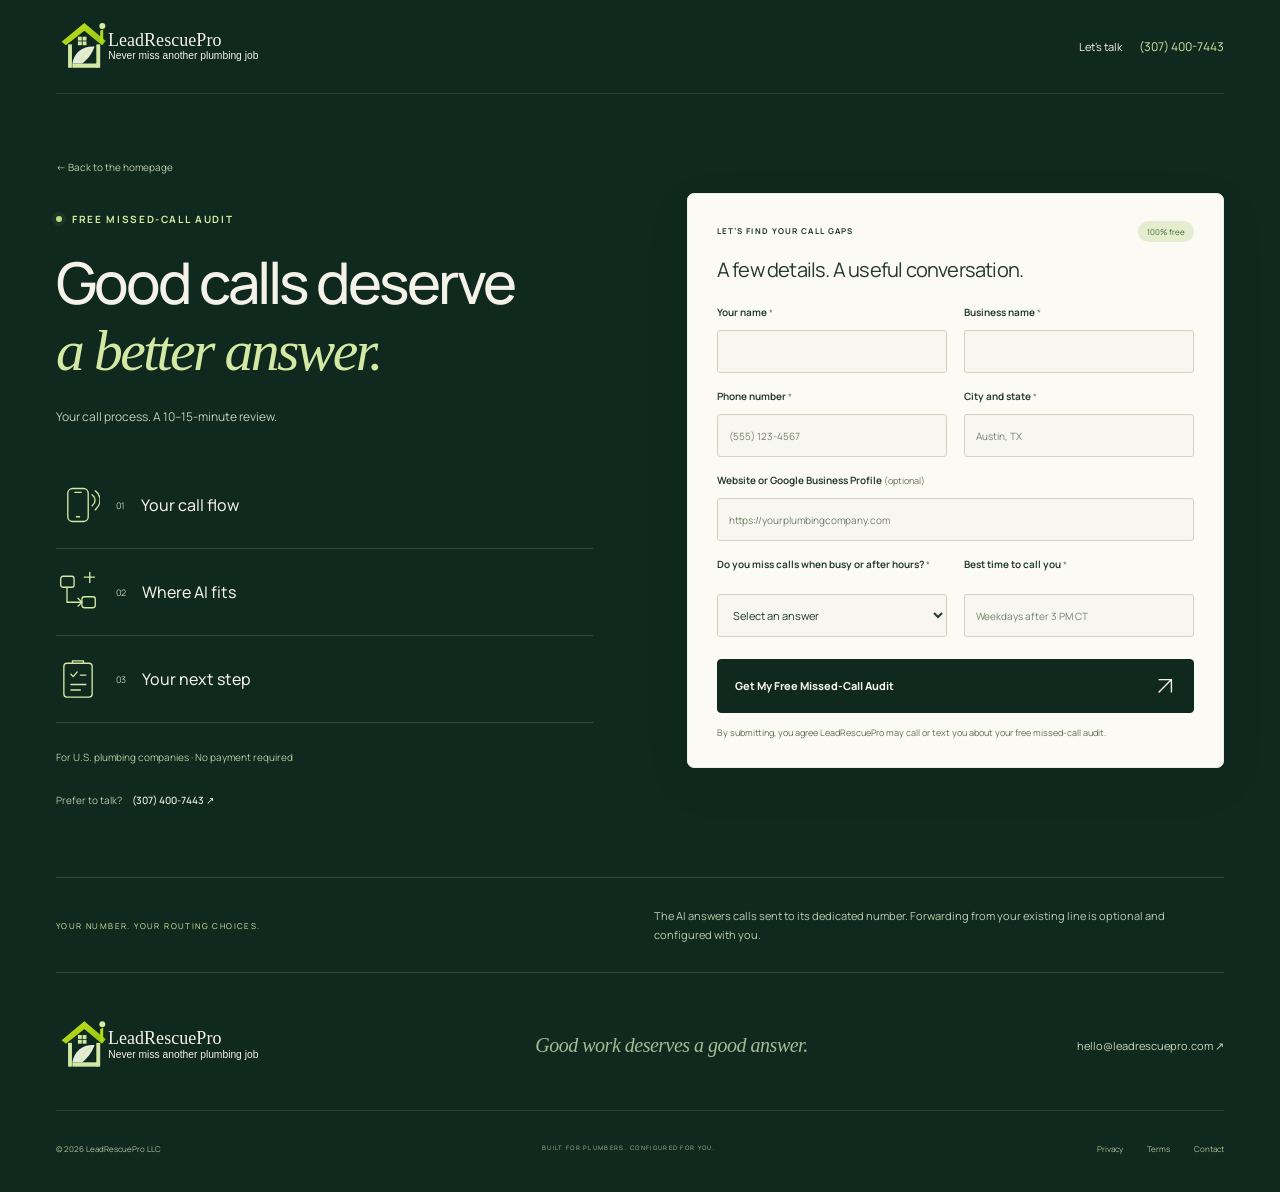
==== commit 91a0419f: "Bust cached dark logo asset" ====
--- a/free-missed-call-audit/index.html
+++ b/free-missed-call-audit/index.html
@@ -1,2 +1,2 @@
 <!doctype html>
-<html lang="en"><head><meta charset="utf-8"><meta name="viewport" content="width=device-width,initial-scale=1"><meta name="robots" content="noindex,nofollow"><meta name="description" content="Review your call flow and find where a dedicated AI receptionist number could help your U.S. plumbing business."><meta name="theme-color" content="#10291f"><title>Free Missed-Call Audit — LeadRescuePro</title><link rel="icon" type="image/svg+xml" href="../assets/favicon.svg"><link rel="preload" as="font" href="../assets/manrope-variable.ttf" type="font/ttf" crossorigin><link rel="stylesheet" href="../assets/styles.css"><script src="../assets/main.js" defer></script><script type="module" src="../assets/funnel.js"></script><link rel="stylesheet" href="../assets/visual-story.css"></head><body data-page-source="free_missed_call_audit_v5" class="audit-page"><a class="skip-link" href="#main">Skip to content</a><header class="site-header wrap"><a class="brand" href="../" aria-label="LeadRescuePro home"><img class="brand-logo" src="../assets/logo-dark.svg" alt="LeadRescuePro" width="210" height="58"></a><a class="header-phone" href="tel:+13074007443" data-track-event="phone_click">Let’s talk <span>(307) 400-7443</span></a></header><main id="main" class="audit-page-main"><section class="wrap audit-page-layout"><div class="audit-page-copy"><a class="back-link" href="../">← Back to the homepage</a><p class="eyebrow light"><span class="live-dot"></span> FREE MISSED-CALL AUDIT</p><h1>Good calls deserve<br><em>a better answer.</em></h1><p class="audit-page-lede">Your call process. A 10–15-minute review.</p><div class="v5-audit-steps"><div><svg viewBox="0 0 56 56" fill="none" stroke="currentColor" stroke-width="1.7" stroke-linecap="round" stroke-linejoin="round" aria-hidden="true"><rect x="15" y="7" width="26" height="42" rx="6"/><path d="M24 12h8M26 43h4M46 15c5 4 5 10 0 14M50 10c8 6 8 17 0 24"/></svg><span>01</span><strong>Your call flow</strong></div><div><svg viewBox="0 0 56 56" fill="none" stroke="currentColor" stroke-width="1.7" stroke-linecap="round" stroke-linejoin="round" aria-hidden="true"><rect x="6" y="8" width="17" height="14" rx="3"/><rect x="33" y="34" width="17" height="14" rx="3"/><path d="M14 22v19h19M28 36l5 5-5 5M36 9h13M43 3v13"/></svg><span>02</span><strong>Where AI fits</strong></div><div><svg viewBox="0 0 56 56" fill="none" stroke="currentColor" stroke-width="1.7" stroke-linecap="round" stroke-linejoin="round" aria-hidden="true"><rect x="10" y="8" width="36" height="43" rx="4"/><path d="M21 8V5h14v3M19 22l3 3 5-6M31 23h7M19 35h19M19 42h12"/></svg><span>03</span><strong>Your next step</strong></div></div><p class="audit-small">For U.S. plumbing companies · No payment required</p><a class="audit-phone" href="tel:+13074007443" data-track-event="phone_click">Prefer to talk? <strong>(307) 400-7443 ↗</strong></a></div><form id="audit-form" class="audit-form" action="/api/marketing/leads/intake" method="post" data-lead-form data-form-name="free_missed_call_audit" data-source="free_missed_call_audit_page" data-status-id="form-status" data-next="/free-missed-call-audit/thank-you/" novalidate><input type="hidden" name="form_name" value="free_missed_call_audit"><input type="hidden" name="source" value="free_missed_call_audit_page"><div class="honeypot" aria-hidden="true"><label for="_gotcha">Leave this blank</label><input name="_gotcha" id="_gotcha" tabindex="-1" autocomplete="off"></div><div class="form-heading"><span class="eyebrow">LET’S FIND YOUR CALL GAPS</span><span class="free-tag">100% free</span></div><p class="form-intro">A few details. A useful conversation.</p><p class="preview-note" data-preview-note hidden></p><div class="form-grid"><div class="field"><label for="name">Your name <span aria-hidden="true">*</span></label><input id="name" name="name" type="text" autocomplete="name" required aria-describedby="name-error"><span class="field-error" id="name-error"></span></div><div class="field"><label for="business_name">Business name <span aria-hidden="true">*</span></label><input id="business_name" name="business_name" type="text" autocomplete="organization" required aria-describedby="business_name-error"><span class="field-error" id="business_name-error"></span></div><div class="field"><label for="phone">Phone number <span aria-hidden="true">*</span></label><input id="phone" name="phone" type="tel" autocomplete="tel" required aria-describedby="phone-error" placeholder="(555) 123-4567"><span class="field-error" id="phone-error"></span></div><div class="field"><label for="city_state">City and state <span aria-hidden="true">*</span></label><input id="city_state" name="city_state" type="text" autocomplete="address-level2" required aria-describedby="city_state-error" placeholder="Austin, TX"><span class="field-error" id="city_state-error"></span></div><div class="field span-two"><label for="website_or_gbp">Website or Google Business Profile <span>(optional)</span></label><input id="website_or_gbp" name="website_or_gbp" type="url" inputmode="url" placeholder="https://yourplumbingcompany.com" aria-describedby="website_or_gbp-error"><span class="field-error" id="website_or_gbp-error"></span></div><div class="field"><label for="missed_calls">Do you miss calls when busy or after hours? <span aria-hidden="true">*</span></label><select id="missed_calls" name="missed_calls" required aria-describedby="missed_calls-error"><option value="">Select an answer</option><option value="yes">Yes</option><option value="no">No</option><option value="not_sure">Not sure</option></select><span class="field-error" id="missed_calls-error"></span></div><div class="field"><label for="best_time">Best time to call you <span aria-hidden="true">*</span></label><input id="best_time" name="best_time" required placeholder="Weekdays after 3 PM CT" aria-describedby="best_time-error"><span class="field-error" id="best_time-error"></span></div></div><button class="button button-dark full" type="submit">Get My Free Missed-Call Audit <svg viewBox="0 0 24 24" fill="none" aria-hidden="true"><path d="M5 19 19 5M5 5h14v14" stroke="currentColor" stroke-width="1.5"/></svg></button><p class="consent">By submitting, you agree LeadRescuePro may call or text you about your free missed-call audit.</p><p id="form-status" class="form-status" role="status" aria-live="polite"></p><noscript><p class="form-status">Please enable JavaScript to submit this form, or call (307) 400-7443 to request your audit.</p></noscript></form></section><section class="audit-reassurance wrap"><span>YOUR NUMBER. YOUR ROUTING CHOICES.</span><p>The AI answers calls sent to its dedicated number. Forwarding from your existing line is optional and configured with you.</p></section></main><footer class="site-footer wrap"><div class="footer-main"><a class="brand" href="../" aria-label="LeadRescuePro home"><img class="brand-logo" src="../assets/logo-dark.svg" alt="LeadRescuePro" width="210" height="58"></a><p>Good work deserves a good answer.</p><a href="mailto:hello@leadrescuepro.com">hello@leadrescuepro.com ↗</a></div><div class="footer-base"><span>© <span data-year>2026</span> LeadRescuePro LLC</span><span>BUILT FOR PLUMBERS. CONFIGURED FOR YOU.</span><nav aria-label="Legal"><a href="https://www.leadrescuepro.com/privacy/">Privacy</a><a href="https://www.leadrescuepro.com/terms/">Terms</a><a href="https://www.leadrescuepro.com/contact/">Contact</a></nav></div></footer></body></html>
+<html lang="en"><head><meta charset="utf-8"><meta name="viewport" content="width=device-width,initial-scale=1"><meta name="robots" content="noindex,nofollow"><meta name="description" content="Review your call flow and find where a dedicated AI receptionist number could help your U.S. plumbing business."><meta name="theme-color" content="#10291f"><title>Free Missed-Call Audit — LeadRescuePro</title><link rel="icon" type="image/svg+xml" href="../assets/favicon.svg"><link rel="preload" as="font" href="../assets/manrope-variable.ttf" type="font/ttf" crossorigin><link rel="stylesheet" href="../assets/styles.css"><script src="../assets/main.js" defer></script><script type="module" src="../assets/funnel.js"></script><link rel="stylesheet" href="../assets/visual-story.css"></head><body data-page-source="free_missed_call_audit_v5" class="audit-page"><a class="skip-link" href="#main">Skip to content</a><header class="site-header wrap"><a class="brand" href="../" aria-label="LeadRescuePro home"><img class="brand-logo" src="../assets/logo-dark.svg?v=2" alt="LeadRescuePro" width="210" height="58"></a><a class="header-phone" href="tel:+13074007443" data-track-event="phone_click">Let’s talk <span>(307) 400-7443</span></a></header><main id="main" class="audit-page-main"><section class="wrap audit-page-layout"><div class="audit-page-copy"><a class="back-link" href="../">← Back to the homepage</a><p class="eyebrow light"><span class="live-dot"></span> FREE MISSED-CALL AUDIT</p><h1>Good calls deserve<br><em>a better answer.</em></h1><p class="audit-page-lede">Your call process. A 10–15-minute review.</p><div class="v5-audit-steps"><div><svg viewBox="0 0 56 56" fill="none" stroke="currentColor" stroke-width="1.7" stroke-linecap="round" stroke-linejoin="round" aria-hidden="true"><rect x="15" y="7" width="26" height="42" rx="6"/><path d="M24 12h8M26 43h4M46 15c5 4 5 10 0 14M50 10c8 6 8 17 0 24"/></svg><span>01</span><strong>Your call flow</strong></div><div><svg viewBox="0 0 56 56" fill="none" stroke="currentColor" stroke-width="1.7" stroke-linecap="round" stroke-linejoin="round" aria-hidden="true"><rect x="6" y="8" width="17" height="14" rx="3"/><rect x="33" y="34" width="17" height="14" rx="3"/><path d="M14 22v19h19M28 36l5 5-5 5M36 9h13M43 3v13"/></svg><span>02</span><strong>Where AI fits</strong></div><div><svg viewBox="0 0 56 56" fill="none" stroke="currentColor" stroke-width="1.7" stroke-linecap="round" stroke-linejoin="round" aria-hidden="true"><rect x="10" y="8" width="36" height="43" rx="4"/><path d="M21 8V5h14v3M19 22l3 3 5-6M31 23h7M19 35h19M19 42h12"/></svg><span>03</span><strong>Your next step</strong></div></div><p class="audit-small">For U.S. plumbing companies · No payment required</p><a class="audit-phone" href="tel:+13074007443" data-track-event="phone_click">Prefer to talk? <strong>(307) 400-7443 ↗</strong></a></div><form id="audit-form" class="audit-form" action="/api/marketing/leads/intake" method="post" data-lead-form data-form-name="free_missed_call_audit" data-source="free_missed_call_audit_page" data-status-id="form-status" data-next="/free-missed-call-audit/thank-you/" novalidate><input type="hidden" name="form_name" value="free_missed_call_audit"><input type="hidden" name="source" value="free_missed_call_audit_page"><div class="honeypot" aria-hidden="true"><label for="_gotcha">Leave this blank</label><input name="_gotcha" id="_gotcha" tabindex="-1" autocomplete="off"></div><div class="form-heading"><span class="eyebrow">LET’S FIND YOUR CALL GAPS</span><span class="free-tag">100% free</span></div><p class="form-intro">A few details. A useful conversation.</p><p class="preview-note" data-preview-note hidden></p><div class="form-grid"><div class="field"><label for="name">Your name <span aria-hidden="true">*</span></label><input id="name" name="name" type="text" autocomplete="name" required aria-describedby="name-error"><span class="field-error" id="name-error"></span></div><div class="field"><label for="business_name">Business name <span aria-hidden="true">*</span></label><input id="business_name" name="business_name" type="text" autocomplete="organization" required aria-describedby="business_name-error"><span class="field-error" id="business_name-error"></span></div><div class="field"><label for="phone">Phone number <span aria-hidden="true">*</span></label><input id="phone" name="phone" type="tel" autocomplete="tel" required aria-describedby="phone-error" placeholder="(555) 123-4567"><span class="field-error" id="phone-error"></span></div><div class="field"><label for="city_state">City and state <span aria-hidden="true">*</span></label><input id="city_state" name="city_state" type="text" autocomplete="address-level2" required aria-describedby="city_state-error" placeholder="Austin, TX"><span class="field-error" id="city_state-error"></span></div><div class="field span-two"><label for="website_or_gbp">Website or Google Business Profile <span>(optional)</span></label><input id="website_or_gbp" name="website_or_gbp" type="url" inputmode="url" placeholder="https://yourplumbingcompany.com" aria-describedby="website_or_gbp-error"><span class="field-error" id="website_or_gbp-error"></span></div><div class="field"><label for="missed_calls">Do you miss calls when busy or after hours? <span aria-hidden="true">*</span></label><select id="missed_calls" name="missed_calls" required aria-describedby="missed_calls-error"><option value="">Select an answer</option><option value="yes">Yes</option><option value="no">No</option><option value="not_sure">Not sure</option></select><span class="field-error" id="missed_calls-error"></span></div><div class="field"><label for="best_time">Best time to call you <span aria-hidden="true">*</span></label><input id="best_time" name="best_time" required placeholder="Weekdays after 3 PM CT" aria-describedby="best_time-error"><span class="field-error" id="best_time-error"></span></div></div><button class="button button-dark full" type="submit">Get My Free Missed-Call Audit <svg viewBox="0 0 24 24" fill="none" aria-hidden="true"><path d="M5 19 19 5M5 5h14v14" stroke="currentColor" stroke-width="1.5"/></svg></button><p class="consent">By submitting, you agree LeadRescuePro may call or text you about your free missed-call audit.</p><p id="form-status" class="form-status" role="status" aria-live="polite"></p><noscript><p class="form-status">Please enable JavaScript to submit this form, or call (307) 400-7443 to request your audit.</p></noscript></form></section><section class="audit-reassurance wrap"><span>YOUR NUMBER. YOUR ROUTING CHOICES.</span><p>The AI answers calls sent to its dedicated number. Forwarding from your existing line is optional and configured with you.</p></section></main><footer class="site-footer wrap"><div class="footer-main"><a class="brand" href="../" aria-label="LeadRescuePro home"><img class="brand-logo" src="../assets/logo-dark.svg?v=2" alt="LeadRescuePro" width="210" height="58"></a><p>Good work deserves a good answer.</p><a href="mailto:hello@leadrescuepro.com">hello@leadrescuepro.com ↗</a></div><div class="footer-base"><span>© <span data-year>2026</span> LeadRescuePro LLC</span><span>BUILT FOR PLUMBERS. CONFIGURED FOR YOU.</span><nav aria-label="Legal"><a href="https://www.leadrescuepro.com/privacy/">Privacy</a><a href="https://www.leadrescuepro.com/terms/">Terms</a><a href="https://www.leadrescuepro.com/contact/">Contact</a></nav></div></footer></body></html>
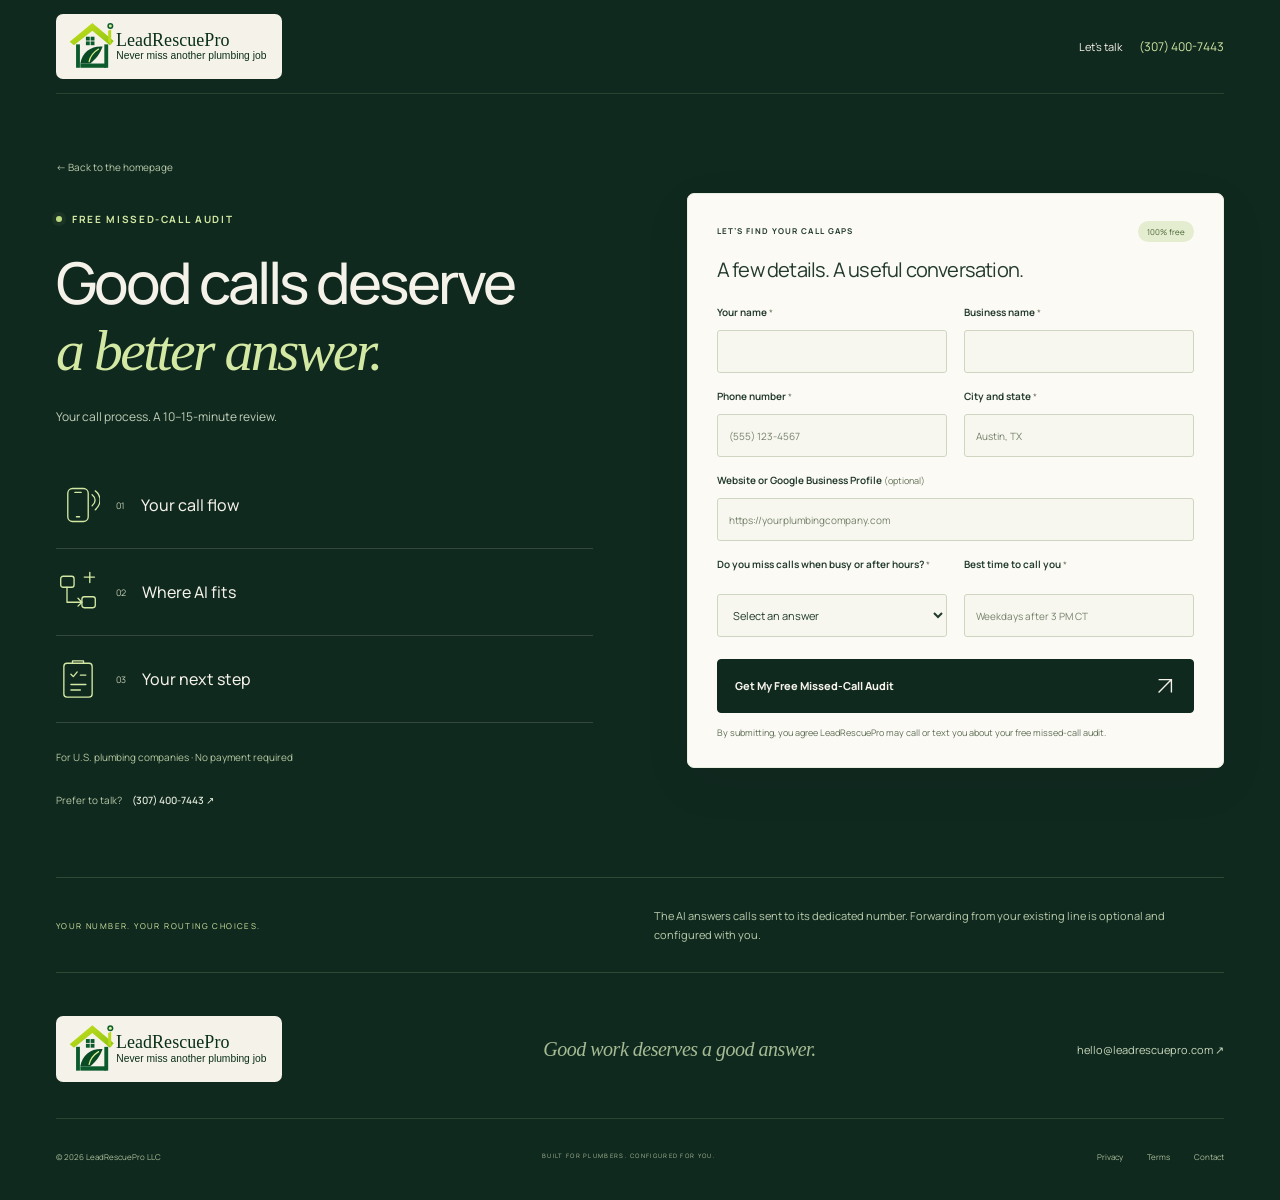
==== commit 33fb9093: "Use exact logo colors on dark pages" ====
--- a/free-missed-call-audit/index.html
+++ b/free-missed-call-audit/index.html
@@ -1,2 +1,2 @@
 <!doctype html>
-<html lang="en"><head><meta charset="utf-8"><meta name="viewport" content="width=device-width,initial-scale=1"><meta name="robots" content="noindex,nofollow"><meta name="description" content="Review your call flow and find where a dedicated AI receptionist number could help your U.S. plumbing business."><meta name="theme-color" content="#10291f"><title>Free Missed-Call Audit — LeadRescuePro</title><link rel="icon" type="image/svg+xml" href="../assets/favicon.svg"><link rel="preload" as="font" href="../assets/manrope-variable.ttf" type="font/ttf" crossorigin><link rel="stylesheet" href="../assets/styles.css"><script src="../assets/main.js" defer></script><script type="module" src="../assets/funnel.js"></script><link rel="stylesheet" href="../assets/visual-story.css"></head><body data-page-source="free_missed_call_audit_v5" class="audit-page"><a class="skip-link" href="#main">Skip to content</a><header class="site-header wrap"><a class="brand" href="../" aria-label="LeadRescuePro home"><img class="brand-logo" src="../assets/logo-dark.svg?v=2" alt="LeadRescuePro" width="210" height="58"></a><a class="header-phone" href="tel:+13074007443" data-track-event="phone_click">Let’s talk <span>(307) 400-7443</span></a></header><main id="main" class="audit-page-main"><section class="wrap audit-page-layout"><div class="audit-page-copy"><a class="back-link" href="../">← Back to the homepage</a><p class="eyebrow light"><span class="live-dot"></span> FREE MISSED-CALL AUDIT</p><h1>Good calls deserve<br><em>a better answer.</em></h1><p class="audit-page-lede">Your call process. A 10–15-minute review.</p><div class="v5-audit-steps"><div><svg viewBox="0 0 56 56" fill="none" stroke="currentColor" stroke-width="1.7" stroke-linecap="round" stroke-linejoin="round" aria-hidden="true"><rect x="15" y="7" width="26" height="42" rx="6"/><path d="M24 12h8M26 43h4M46 15c5 4 5 10 0 14M50 10c8 6 8 17 0 24"/></svg><span>01</span><strong>Your call flow</strong></div><div><svg viewBox="0 0 56 56" fill="none" stroke="currentColor" stroke-width="1.7" stroke-linecap="round" stroke-linejoin="round" aria-hidden="true"><rect x="6" y="8" width="17" height="14" rx="3"/><rect x="33" y="34" width="17" height="14" rx="3"/><path d="M14 22v19h19M28 36l5 5-5 5M36 9h13M43 3v13"/></svg><span>02</span><strong>Where AI fits</strong></div><div><svg viewBox="0 0 56 56" fill="none" stroke="currentColor" stroke-width="1.7" stroke-linecap="round" stroke-linejoin="round" aria-hidden="true"><rect x="10" y="8" width="36" height="43" rx="4"/><path d="M21 8V5h14v3M19 22l3 3 5-6M31 23h7M19 35h19M19 42h12"/></svg><span>03</span><strong>Your next step</strong></div></div><p class="audit-small">For U.S. plumbing companies · No payment required</p><a class="audit-phone" href="tel:+13074007443" data-track-event="phone_click">Prefer to talk? <strong>(307) 400-7443 ↗</strong></a></div><form id="audit-form" class="audit-form" action="/api/marketing/leads/intake" method="post" data-lead-form data-form-name="free_missed_call_audit" data-source="free_missed_call_audit_page" data-status-id="form-status" data-next="/free-missed-call-audit/thank-you/" novalidate><input type="hidden" name="form_name" value="free_missed_call_audit"><input type="hidden" name="source" value="free_missed_call_audit_page"><div class="honeypot" aria-hidden="true"><label for="_gotcha">Leave this blank</label><input name="_gotcha" id="_gotcha" tabindex="-1" autocomplete="off"></div><div class="form-heading"><span class="eyebrow">LET’S FIND YOUR CALL GAPS</span><span class="free-tag">100% free</span></div><p class="form-intro">A few details. A useful conversation.</p><p class="preview-note" data-preview-note hidden></p><div class="form-grid"><div class="field"><label for="name">Your name <span aria-hidden="true">*</span></label><input id="name" name="name" type="text" autocomplete="name" required aria-describedby="name-error"><span class="field-error" id="name-error"></span></div><div class="field"><label for="business_name">Business name <span aria-hidden="true">*</span></label><input id="business_name" name="business_name" type="text" autocomplete="organization" required aria-describedby="business_name-error"><span class="field-error" id="business_name-error"></span></div><div class="field"><label for="phone">Phone number <span aria-hidden="true">*</span></label><input id="phone" name="phone" type="tel" autocomplete="tel" required aria-describedby="phone-error" placeholder="(555) 123-4567"><span class="field-error" id="phone-error"></span></div><div class="field"><label for="city_state">City and state <span aria-hidden="true">*</span></label><input id="city_state" name="city_state" type="text" autocomplete="address-level2" required aria-describedby="city_state-error" placeholder="Austin, TX"><span class="field-error" id="city_state-error"></span></div><div class="field span-two"><label for="website_or_gbp">Website or Google Business Profile <span>(optional)</span></label><input id="website_or_gbp" name="website_or_gbp" type="url" inputmode="url" placeholder="https://yourplumbingcompany.com" aria-describedby="website_or_gbp-error"><span class="field-error" id="website_or_gbp-error"></span></div><div class="field"><label for="missed_calls">Do you miss calls when busy or after hours? <span aria-hidden="true">*</span></label><select id="missed_calls" name="missed_calls" required aria-describedby="missed_calls-error"><option value="">Select an answer</option><option value="yes">Yes</option><option value="no">No</option><option value="not_sure">Not sure</option></select><span class="field-error" id="missed_calls-error"></span></div><div class="field"><label for="best_time">Best time to call you <span aria-hidden="true">*</span></label><input id="best_time" name="best_time" required placeholder="Weekdays after 3 PM CT" aria-describedby="best_time-error"><span class="field-error" id="best_time-error"></span></div></div><button class="button button-dark full" type="submit">Get My Free Missed-Call Audit <svg viewBox="0 0 24 24" fill="none" aria-hidden="true"><path d="M5 19 19 5M5 5h14v14" stroke="currentColor" stroke-width="1.5"/></svg></button><p class="consent">By submitting, you agree LeadRescuePro may call or text you about your free missed-call audit.</p><p id="form-status" class="form-status" role="status" aria-live="polite"></p><noscript><p class="form-status">Please enable JavaScript to submit this form, or call (307) 400-7443 to request your audit.</p></noscript></form></section><section class="audit-reassurance wrap"><span>YOUR NUMBER. YOUR ROUTING CHOICES.</span><p>The AI answers calls sent to its dedicated number. Forwarding from your existing line is optional and configured with you.</p></section></main><footer class="site-footer wrap"><div class="footer-main"><a class="brand" href="../" aria-label="LeadRescuePro home"><img class="brand-logo" src="../assets/logo-dark.svg?v=2" alt="LeadRescuePro" width="210" height="58"></a><p>Good work deserves a good answer.</p><a href="mailto:hello@leadrescuepro.com">hello@leadrescuepro.com ↗</a></div><div class="footer-base"><span>© <span data-year>2026</span> LeadRescuePro LLC</span><span>BUILT FOR PLUMBERS. CONFIGURED FOR YOU.</span><nav aria-label="Legal"><a href="https://www.leadrescuepro.com/privacy/">Privacy</a><a href="https://www.leadrescuepro.com/terms/">Terms</a><a href="https://www.leadrescuepro.com/contact/">Contact</a></nav></div></footer></body></html>
+<html lang="en"><head><meta charset="utf-8"><meta name="viewport" content="width=device-width,initial-scale=1"><meta name="robots" content="noindex,nofollow"><meta name="description" content="Review your call flow and find where a dedicated AI receptionist number could help your U.S. plumbing business."><meta name="theme-color" content="#10291f"><title>Free Missed-Call Audit — LeadRescuePro</title><link rel="icon" type="image/svg+xml" href="../assets/favicon.svg"><link rel="preload" as="font" href="../assets/manrope-variable.ttf" type="font/ttf" crossorigin><link rel="stylesheet" href="../assets/styles.css"><script src="../assets/main.js" defer></script><script type="module" src="../assets/funnel.js"></script><link rel="stylesheet" href="../assets/visual-story.css"></head><body data-page-source="free_missed_call_audit_v5" class="audit-page"><a class="skip-link" href="#main">Skip to content</a><header class="site-header wrap"><a class="brand" href="../" aria-label="LeadRescuePro home"><img class="brand-logo" src="../assets/logo.svg" alt="LeadRescuePro" width="210" height="58"></a><a class="header-phone" href="tel:+13074007443" data-track-event="phone_click">Let’s talk <span>(307) 400-7443</span></a></header><main id="main" class="audit-page-main"><section class="wrap audit-page-layout"><div class="audit-page-copy"><a class="back-link" href="../">← Back to the homepage</a><p class="eyebrow light"><span class="live-dot"></span> FREE MISSED-CALL AUDIT</p><h1>Good calls deserve<br><em>a better answer.</em></h1><p class="audit-page-lede">Your call process. A 10–15-minute review.</p><div class="v5-audit-steps"><div><svg viewBox="0 0 56 56" fill="none" stroke="currentColor" stroke-width="1.7" stroke-linecap="round" stroke-linejoin="round" aria-hidden="true"><rect x="15" y="7" width="26" height="42" rx="6"/><path d="M24 12h8M26 43h4M46 15c5 4 5 10 0 14M50 10c8 6 8 17 0 24"/></svg><span>01</span><strong>Your call flow</strong></div><div><svg viewBox="0 0 56 56" fill="none" stroke="currentColor" stroke-width="1.7" stroke-linecap="round" stroke-linejoin="round" aria-hidden="true"><rect x="6" y="8" width="17" height="14" rx="3"/><rect x="33" y="34" width="17" height="14" rx="3"/><path d="M14 22v19h19M28 36l5 5-5 5M36 9h13M43 3v13"/></svg><span>02</span><strong>Where AI fits</strong></div><div><svg viewBox="0 0 56 56" fill="none" stroke="currentColor" stroke-width="1.7" stroke-linecap="round" stroke-linejoin="round" aria-hidden="true"><rect x="10" y="8" width="36" height="43" rx="4"/><path d="M21 8V5h14v3M19 22l3 3 5-6M31 23h7M19 35h19M19 42h12"/></svg><span>03</span><strong>Your next step</strong></div></div><p class="audit-small">For U.S. plumbing companies · No payment required</p><a class="audit-phone" href="tel:+13074007443" data-track-event="phone_click">Prefer to talk? <strong>(307) 400-7443 ↗</strong></a></div><form id="audit-form" class="audit-form" action="/api/marketing/leads/intake" method="post" data-lead-form data-form-name="free_missed_call_audit" data-source="free_missed_call_audit_page" data-status-id="form-status" data-next="/free-missed-call-audit/thank-you/" novalidate><input type="hidden" name="form_name" value="free_missed_call_audit"><input type="hidden" name="source" value="free_missed_call_audit_page"><div class="honeypot" aria-hidden="true"><label for="_gotcha">Leave this blank</label><input name="_gotcha" id="_gotcha" tabindex="-1" autocomplete="off"></div><div class="form-heading"><span class="eyebrow">LET’S FIND YOUR CALL GAPS</span><span class="free-tag">100% free</span></div><p class="form-intro">A few details. A useful conversation.</p><p class="preview-note" data-preview-note hidden></p><div class="form-grid"><div class="field"><label for="name">Your name <span aria-hidden="true">*</span></label><input id="name" name="name" type="text" autocomplete="name" required aria-describedby="name-error"><span class="field-error" id="name-error"></span></div><div class="field"><label for="business_name">Business name <span aria-hidden="true">*</span></label><input id="business_name" name="business_name" type="text" autocomplete="organization" required aria-describedby="business_name-error"><span class="field-error" id="business_name-error"></span></div><div class="field"><label for="phone">Phone number <span aria-hidden="true">*</span></label><input id="phone" name="phone" type="tel" autocomplete="tel" required aria-describedby="phone-error" placeholder="(555) 123-4567"><span class="field-error" id="phone-error"></span></div><div class="field"><label for="city_state">City and state <span aria-hidden="true">*</span></label><input id="city_state" name="city_state" type="text" autocomplete="address-level2" required aria-describedby="city_state-error" placeholder="Austin, TX"><span class="field-error" id="city_state-error"></span></div><div class="field span-two"><label for="website_or_gbp">Website or Google Business Profile <span>(optional)</span></label><input id="website_or_gbp" name="website_or_gbp" type="url" inputmode="url" placeholder="https://yourplumbingcompany.com" aria-describedby="website_or_gbp-error"><span class="field-error" id="website_or_gbp-error"></span></div><div class="field"><label for="missed_calls">Do you miss calls when busy or after hours? <span aria-hidden="true">*</span></label><select id="missed_calls" name="missed_calls" required aria-describedby="missed_calls-error"><option value="">Select an answer</option><option value="yes">Yes</option><option value="no">No</option><option value="not_sure">Not sure</option></select><span class="field-error" id="missed_calls-error"></span></div><div class="field"><label for="best_time">Best time to call you <span aria-hidden="true">*</span></label><input id="best_time" name="best_time" required placeholder="Weekdays after 3 PM CT" aria-describedby="best_time-error"><span class="field-error" id="best_time-error"></span></div></div><button class="button button-dark full" type="submit">Get My Free Missed-Call Audit <svg viewBox="0 0 24 24" fill="none" aria-hidden="true"><path d="M5 19 19 5M5 5h14v14" stroke="currentColor" stroke-width="1.5"/></svg></button><p class="consent">By submitting, you agree LeadRescuePro may call or text you about your free missed-call audit.</p><p id="form-status" class="form-status" role="status" aria-live="polite"></p><noscript><p class="form-status">Please enable JavaScript to submit this form, or call (307) 400-7443 to request your audit.</p></noscript></form></section><section class="audit-reassurance wrap"><span>YOUR NUMBER. YOUR ROUTING CHOICES.</span><p>The AI answers calls sent to its dedicated number. Forwarding from your existing line is optional and configured with you.</p></section></main><footer class="site-footer wrap"><div class="footer-main"><a class="brand" href="../" aria-label="LeadRescuePro home"><img class="brand-logo" src="../assets/logo.svg" alt="LeadRescuePro" width="210" height="58"></a><p>Good work deserves a good answer.</p><a href="mailto:hello@leadrescuepro.com">hello@leadrescuepro.com ↗</a></div><div class="footer-base"><span>© <span data-year>2026</span> LeadRescuePro LLC</span><span>BUILT FOR PLUMBERS. CONFIGURED FOR YOU.</span><nav aria-label="Legal"><a href="https://www.leadrescuepro.com/privacy/">Privacy</a><a href="https://www.leadrescuepro.com/terms/">Terms</a><a href="https://www.leadrescuepro.com/contact/">Contact</a></nav></div></footer></body></html>
--- a/assets/visual-story.css
+++ b/assets/visual-story.css
@@ -6,5 +6,6 @@
 
 /* Use the canonical LeadRescuePro logo artwork in every V5 brand lockup. */
 .brand-logo{display:block;width:210px;height:auto;max-height:58px;object-fit:contain;object-position:left center}
+.home-page .brand,.audit-page .brand{background:var(--ivory);padding:4px 8px;border-radius:7px}
 .home-page .brand-logo,.audit-page .brand-logo{filter:none}
 @media(max-width:700px){.brand-logo{width:174px;max-height:49px}}
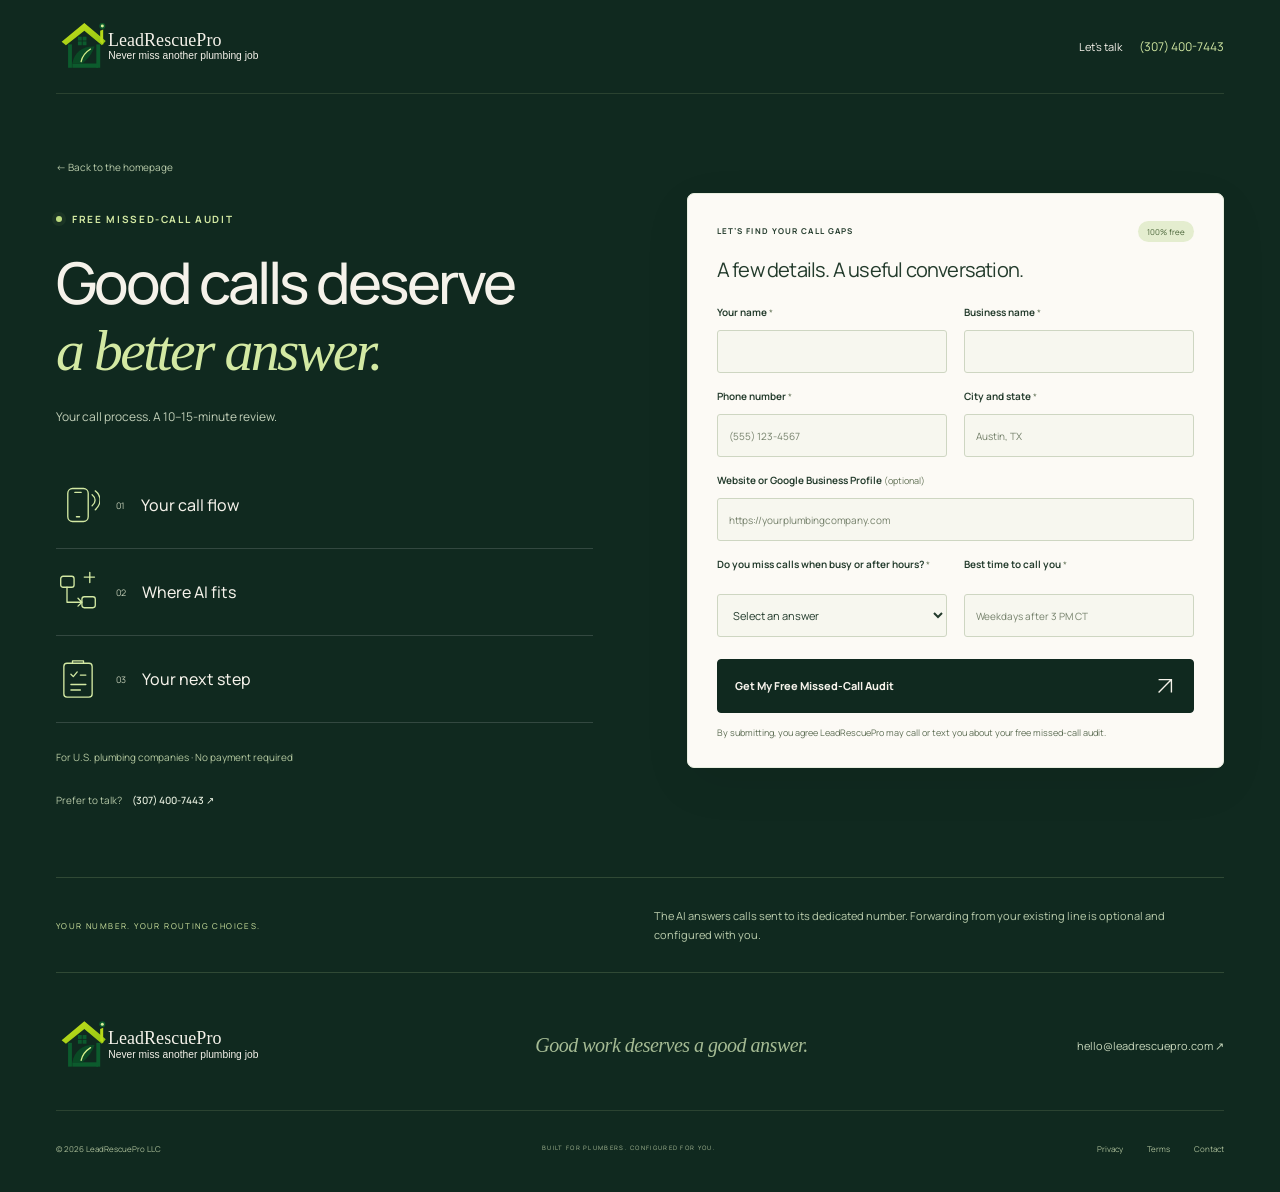
==== commit 89027ea2: "Remove logo background and preserve brand colors" ====
--- a/free-missed-call-audit/index.html
+++ b/free-missed-call-audit/index.html
@@ -1,2 +1,2 @@
 <!doctype html>
-<html lang="en"><head><meta charset="utf-8"><meta name="viewport" content="width=device-width,initial-scale=1"><meta name="robots" content="noindex,nofollow"><meta name="description" content="Review your call flow and find where a dedicated AI receptionist number could help your U.S. plumbing business."><meta name="theme-color" content="#10291f"><title>Free Missed-Call Audit — LeadRescuePro</title><link rel="icon" type="image/svg+xml" href="../assets/favicon.svg"><link rel="preload" as="font" href="../assets/manrope-variable.ttf" type="font/ttf" crossorigin><link rel="stylesheet" href="../assets/styles.css"><script src="../assets/main.js" defer></script><script type="module" src="../assets/funnel.js"></script><link rel="stylesheet" href="../assets/visual-story.css"></head><body data-page-source="free_missed_call_audit_v5" class="audit-page"><a class="skip-link" href="#main">Skip to content</a><header class="site-header wrap"><a class="brand" href="../" aria-label="LeadRescuePro home"><img class="brand-logo" src="../assets/logo.svg" alt="LeadRescuePro" width="210" height="58"></a><a class="header-phone" href="tel:+13074007443" data-track-event="phone_click">Let’s talk <span>(307) 400-7443</span></a></header><main id="main" class="audit-page-main"><section class="wrap audit-page-layout"><div class="audit-page-copy"><a class="back-link" href="../">← Back to the homepage</a><p class="eyebrow light"><span class="live-dot"></span> FREE MISSED-CALL AUDIT</p><h1>Good calls deserve<br><em>a better answer.</em></h1><p class="audit-page-lede">Your call process. A 10–15-minute review.</p><div class="v5-audit-steps"><div><svg viewBox="0 0 56 56" fill="none" stroke="currentColor" stroke-width="1.7" stroke-linecap="round" stroke-linejoin="round" aria-hidden="true"><rect x="15" y="7" width="26" height="42" rx="6"/><path d="M24 12h8M26 43h4M46 15c5 4 5 10 0 14M50 10c8 6 8 17 0 24"/></svg><span>01</span><strong>Your call flow</strong></div><div><svg viewBox="0 0 56 56" fill="none" stroke="currentColor" stroke-width="1.7" stroke-linecap="round" stroke-linejoin="round" aria-hidden="true"><rect x="6" y="8" width="17" height="14" rx="3"/><rect x="33" y="34" width="17" height="14" rx="3"/><path d="M14 22v19h19M28 36l5 5-5 5M36 9h13M43 3v13"/></svg><span>02</span><strong>Where AI fits</strong></div><div><svg viewBox="0 0 56 56" fill="none" stroke="currentColor" stroke-width="1.7" stroke-linecap="round" stroke-linejoin="round" aria-hidden="true"><rect x="10" y="8" width="36" height="43" rx="4"/><path d="M21 8V5h14v3M19 22l3 3 5-6M31 23h7M19 35h19M19 42h12"/></svg><span>03</span><strong>Your next step</strong></div></div><p class="audit-small">For U.S. plumbing companies · No payment required</p><a class="audit-phone" href="tel:+13074007443" data-track-event="phone_click">Prefer to talk? <strong>(307) 400-7443 ↗</strong></a></div><form id="audit-form" class="audit-form" action="/api/marketing/leads/intake" method="post" data-lead-form data-form-name="free_missed_call_audit" data-source="free_missed_call_audit_page" data-status-id="form-status" data-next="/free-missed-call-audit/thank-you/" novalidate><input type="hidden" name="form_name" value="free_missed_call_audit"><input type="hidden" name="source" value="free_missed_call_audit_page"><div class="honeypot" aria-hidden="true"><label for="_gotcha">Leave this blank</label><input name="_gotcha" id="_gotcha" tabindex="-1" autocomplete="off"></div><div class="form-heading"><span class="eyebrow">LET’S FIND YOUR CALL GAPS</span><span class="free-tag">100% free</span></div><p class="form-intro">A few details. A useful conversation.</p><p class="preview-note" data-preview-note hidden></p><div class="form-grid"><div class="field"><label for="name">Your name <span aria-hidden="true">*</span></label><input id="name" name="name" type="text" autocomplete="name" required aria-describedby="name-error"><span class="field-error" id="name-error"></span></div><div class="field"><label for="business_name">Business name <span aria-hidden="true">*</span></label><input id="business_name" name="business_name" type="text" autocomplete="organization" required aria-describedby="business_name-error"><span class="field-error" id="business_name-error"></span></div><div class="field"><label for="phone">Phone number <span aria-hidden="true">*</span></label><input id="phone" name="phone" type="tel" autocomplete="tel" required aria-describedby="phone-error" placeholder="(555) 123-4567"><span class="field-error" id="phone-error"></span></div><div class="field"><label for="city_state">City and state <span aria-hidden="true">*</span></label><input id="city_state" name="city_state" type="text" autocomplete="address-level2" required aria-describedby="city_state-error" placeholder="Austin, TX"><span class="field-error" id="city_state-error"></span></div><div class="field span-two"><label for="website_or_gbp">Website or Google Business Profile <span>(optional)</span></label><input id="website_or_gbp" name="website_or_gbp" type="url" inputmode="url" placeholder="https://yourplumbingcompany.com" aria-describedby="website_or_gbp-error"><span class="field-error" id="website_or_gbp-error"></span></div><div class="field"><label for="missed_calls">Do you miss calls when busy or after hours? <span aria-hidden="true">*</span></label><select id="missed_calls" name="missed_calls" required aria-describedby="missed_calls-error"><option value="">Select an answer</option><option value="yes">Yes</option><option value="no">No</option><option value="not_sure">Not sure</option></select><span class="field-error" id="missed_calls-error"></span></div><div class="field"><label for="best_time">Best time to call you <span aria-hidden="true">*</span></label><input id="best_time" name="best_time" required placeholder="Weekdays after 3 PM CT" aria-describedby="best_time-error"><span class="field-error" id="best_time-error"></span></div></div><button class="button button-dark full" type="submit">Get My Free Missed-Call Audit <svg viewBox="0 0 24 24" fill="none" aria-hidden="true"><path d="M5 19 19 5M5 5h14v14" stroke="currentColor" stroke-width="1.5"/></svg></button><p class="consent">By submitting, you agree LeadRescuePro may call or text you about your free missed-call audit.</p><p id="form-status" class="form-status" role="status" aria-live="polite"></p><noscript><p class="form-status">Please enable JavaScript to submit this form, or call (307) 400-7443 to request your audit.</p></noscript></form></section><section class="audit-reassurance wrap"><span>YOUR NUMBER. YOUR ROUTING CHOICES.</span><p>The AI answers calls sent to its dedicated number. Forwarding from your existing line is optional and configured with you.</p></section></main><footer class="site-footer wrap"><div class="footer-main"><a class="brand" href="../" aria-label="LeadRescuePro home"><img class="brand-logo" src="../assets/logo.svg" alt="LeadRescuePro" width="210" height="58"></a><p>Good work deserves a good answer.</p><a href="mailto:hello@leadrescuepro.com">hello@leadrescuepro.com ↗</a></div><div class="footer-base"><span>© <span data-year>2026</span> LeadRescuePro LLC</span><span>BUILT FOR PLUMBERS. CONFIGURED FOR YOU.</span><nav aria-label="Legal"><a href="https://www.leadrescuepro.com/privacy/">Privacy</a><a href="https://www.leadrescuepro.com/terms/">Terms</a><a href="https://www.leadrescuepro.com/contact/">Contact</a></nav></div></footer></body></html>
+<html lang="en"><head><meta charset="utf-8"><meta name="viewport" content="width=device-width,initial-scale=1"><meta name="robots" content="noindex,nofollow"><meta name="description" content="Review your call flow and find where a dedicated AI receptionist number could help your U.S. plumbing business."><meta name="theme-color" content="#10291f"><title>Free Missed-Call Audit — LeadRescuePro</title><link rel="icon" type="image/svg+xml" href="../assets/favicon.svg"><link rel="preload" as="font" href="../assets/manrope-variable.ttf" type="font/ttf" crossorigin><link rel="stylesheet" href="../assets/styles.css"><script src="../assets/main.js" defer></script><script type="module" src="../assets/funnel.js"></script><link rel="stylesheet" href="../assets/visual-story.css"></head><body data-page-source="free_missed_call_audit_v5" class="audit-page"><a class="skip-link" href="#main">Skip to content</a><header class="site-header wrap"><a class="brand" href="../" aria-label="LeadRescuePro home"><img class="brand-logo" src="../assets/logo-dark.svg" alt="LeadRescuePro" width="210" height="58"></a><a class="header-phone" href="tel:+13074007443" data-track-event="phone_click">Let’s talk <span>(307) 400-7443</span></a></header><main id="main" class="audit-page-main"><section class="wrap audit-page-layout"><div class="audit-page-copy"><a class="back-link" href="../">← Back to the homepage</a><p class="eyebrow light"><span class="live-dot"></span> FREE MISSED-CALL AUDIT</p><h1>Good calls deserve<br><em>a better answer.</em></h1><p class="audit-page-lede">Your call process. A 10–15-minute review.</p><div class="v5-audit-steps"><div><svg viewBox="0 0 56 56" fill="none" stroke="currentColor" stroke-width="1.7" stroke-linecap="round" stroke-linejoin="round" aria-hidden="true"><rect x="15" y="7" width="26" height="42" rx="6"/><path d="M24 12h8M26 43h4M46 15c5 4 5 10 0 14M50 10c8 6 8 17 0 24"/></svg><span>01</span><strong>Your call flow</strong></div><div><svg viewBox="0 0 56 56" fill="none" stroke="currentColor" stroke-width="1.7" stroke-linecap="round" stroke-linejoin="round" aria-hidden="true"><rect x="6" y="8" width="17" height="14" rx="3"/><rect x="33" y="34" width="17" height="14" rx="3"/><path d="M14 22v19h19M28 36l5 5-5 5M36 9h13M43 3v13"/></svg><span>02</span><strong>Where AI fits</strong></div><div><svg viewBox="0 0 56 56" fill="none" stroke="currentColor" stroke-width="1.7" stroke-linecap="round" stroke-linejoin="round" aria-hidden="true"><rect x="10" y="8" width="36" height="43" rx="4"/><path d="M21 8V5h14v3M19 22l3 3 5-6M31 23h7M19 35h19M19 42h12"/></svg><span>03</span><strong>Your next step</strong></div></div><p class="audit-small">For U.S. plumbing companies · No payment required</p><a class="audit-phone" href="tel:+13074007443" data-track-event="phone_click">Prefer to talk? <strong>(307) 400-7443 ↗</strong></a></div><form id="audit-form" class="audit-form" action="/api/marketing/leads/intake" method="post" data-lead-form data-form-name="free_missed_call_audit" data-source="free_missed_call_audit_page" data-status-id="form-status" data-next="/free-missed-call-audit/thank-you/" novalidate><input type="hidden" name="form_name" value="free_missed_call_audit"><input type="hidden" name="source" value="free_missed_call_audit_page"><div class="honeypot" aria-hidden="true"><label for="_gotcha">Leave this blank</label><input name="_gotcha" id="_gotcha" tabindex="-1" autocomplete="off"></div><div class="form-heading"><span class="eyebrow">LET’S FIND YOUR CALL GAPS</span><span class="free-tag">100% free</span></div><p class="form-intro">A few details. A useful conversation.</p><p class="preview-note" data-preview-note hidden></p><div class="form-grid"><div class="field"><label for="name">Your name <span aria-hidden="true">*</span></label><input id="name" name="name" type="text" autocomplete="name" required aria-describedby="name-error"><span class="field-error" id="name-error"></span></div><div class="field"><label for="business_name">Business name <span aria-hidden="true">*</span></label><input id="business_name" name="business_name" type="text" autocomplete="organization" required aria-describedby="business_name-error"><span class="field-error" id="business_name-error"></span></div><div class="field"><label for="phone">Phone number <span aria-hidden="true">*</span></label><input id="phone" name="phone" type="tel" autocomplete="tel" required aria-describedby="phone-error" placeholder="(555) 123-4567"><span class="field-error" id="phone-error"></span></div><div class="field"><label for="city_state">City and state <span aria-hidden="true">*</span></label><input id="city_state" name="city_state" type="text" autocomplete="address-level2" required aria-describedby="city_state-error" placeholder="Austin, TX"><span class="field-error" id="city_state-error"></span></div><div class="field span-two"><label for="website_or_gbp">Website or Google Business Profile <span>(optional)</span></label><input id="website_or_gbp" name="website_or_gbp" type="url" inputmode="url" placeholder="https://yourplumbingcompany.com" aria-describedby="website_or_gbp-error"><span class="field-error" id="website_or_gbp-error"></span></div><div class="field"><label for="missed_calls">Do you miss calls when busy or after hours? <span aria-hidden="true">*</span></label><select id="missed_calls" name="missed_calls" required aria-describedby="missed_calls-error"><option value="">Select an answer</option><option value="yes">Yes</option><option value="no">No</option><option value="not_sure">Not sure</option></select><span class="field-error" id="missed_calls-error"></span></div><div class="field"><label for="best_time">Best time to call you <span aria-hidden="true">*</span></label><input id="best_time" name="best_time" required placeholder="Weekdays after 3 PM CT" aria-describedby="best_time-error"><span class="field-error" id="best_time-error"></span></div></div><button class="button button-dark full" type="submit">Get My Free Missed-Call Audit <svg viewBox="0 0 24 24" fill="none" aria-hidden="true"><path d="M5 19 19 5M5 5h14v14" stroke="currentColor" stroke-width="1.5"/></svg></button><p class="consent">By submitting, you agree LeadRescuePro may call or text you about your free missed-call audit.</p><p id="form-status" class="form-status" role="status" aria-live="polite"></p><noscript><p class="form-status">Please enable JavaScript to submit this form, or call (307) 400-7443 to request your audit.</p></noscript></form></section><section class="audit-reassurance wrap"><span>YOUR NUMBER. YOUR ROUTING CHOICES.</span><p>The AI answers calls sent to its dedicated number. Forwarding from your existing line is optional and configured with you.</p></section></main><footer class="site-footer wrap"><div class="footer-main"><a class="brand" href="../" aria-label="LeadRescuePro home"><img class="brand-logo" src="../assets/logo-dark.svg" alt="LeadRescuePro" width="210" height="58"></a><p>Good work deserves a good answer.</p><a href="mailto:hello@leadrescuepro.com">hello@leadrescuepro.com ↗</a></div><div class="footer-base"><span>© <span data-year>2026</span> LeadRescuePro LLC</span><span>BUILT FOR PLUMBERS. CONFIGURED FOR YOU.</span><nav aria-label="Legal"><a href="https://www.leadrescuepro.com/privacy/">Privacy</a><a href="https://www.leadrescuepro.com/terms/">Terms</a><a href="https://www.leadrescuepro.com/contact/">Contact</a></nav></div></footer></body></html>
--- a/assets/visual-story.css
+++ b/assets/visual-story.css
@@ -4,8 +4,7 @@
 @media(max-width:700px){.v5-story{padding-top:50px;padding-bottom:28px}.v5-section-label>span:last-child{font-size:7px;letter-spacing:.6px}.v5-section-label .eyebrow{font-size:8px;letter-spacing:1px}.v5-story-heading{display:block;margin:25px 0}.v5-story h2,.v5-price-section h2{font-size:42px;letter-spacing:-1.8px}.v5-story-heading>p{font-size:11px;margin:16px 0 0}.v5-tabs{gap:4px}.v5-tabs button{font-size:10px;padding:13px 10px;min-height:46px}.v5-tabs button span{font-size:12px}.v5-route{font-size:9px;gap:9px;min-height:67px;flex-wrap:wrap;padding:12px}.v5-route b{font-size:15px;margin-left:5px}.v5-route-arrow{font-size:16px}.v5-stage{grid-template-columns:1fr 1fr;min-height:0}.v5-homeowner{padding:13px 10px 17px}.v5-card-label{font-size:7px;letter-spacing:.5px;gap:5px}.v5-card-label>span:last-child{display:none}.v5-spark{font-size:18px}.v5-heater{height:140px;margin-top:0;width:calc(100% + 15px);margin-left:-7px}.v5-caller-quote{padding:0 3px}.v5-caller-quote strong{font-size:23px;margin:8px 0}.v5-caller-quote small{font-size:9px;min-height:44px}.v5-caller-quote>span{font-size:7px}.v5-conversation{padding:20px 12px}.v5-ai-mark{gap:10px}.v5-ai-mark svg{width:42px;height:42px}.v5-ai-mark>span{font-size:7px;letter-spacing:.5px}.v5-dialogue{font-size:23px;min-height:80px;margin:17px 0 5px}.v5-dialogue-caption{font-size:9px;min-height:42px;margin:10px 0 0}.v5-wave{height:24px;gap:4px}.v5-receipt{grid-column:1/-1;padding:18px}.v5-receipt-top{padding-bottom:12px;gap:12px}.v5-receipt-top svg{width:29px;height:29px}.v5-receipt-top strong{font-size:16px}.v5-receipt dl{display:grid;grid-template-columns:1fr 1fr;gap:0 20px;margin:2px 0 13px}.v5-receipt dl>div{min-height:64px;padding:10px 0}.v5-receipt dd{font-size:10px}.v5-receipt dd small{font-size:9px}.v5-phases li{flex-direction:column;align-items:flex-start;font-size:8px;gap:5px;padding:13px 9px}.v5-phases li span{font-size:7px}.v5-playback{padding:12px;flex-wrap:wrap;gap:10px}.v5-playback-buttons{display:grid;grid-template-columns:repeat(4,1fr);width:100%;gap:4px}.v5-playback button{font-size:9px;padding:9px 4px;min-height:44px;white-space:nowrap}.v5-playback #story-play{min-width:0}.v5-playback>span{font-size:9px;margin-left:auto}.v5-story-foot{display:block;font-size:9px}.v5-story-foot p+p{margin-top:6px}.v5-intro{padding-bottom:42px}.v5-intro summary{padding:19px 15px;gap:12px}.v5-intro summary strong{font-size:12px}.v5-intro summary small{font-size:9px;line-height:1.5}.v5-intro-play{width:34px;height:34px;font-size:10px}.v5-intro .video-shell{margin:0 12px 14px}.v5-intro .video-center strong{font-size:20px}.v5-intro .video-brand{font-size:11px}.v5-intro .video-bottom{font-size:6px}.v5-price-section{padding-top:40px;padding-bottom:40px}.v5-price-section h2{font-size:37px;margin:30px 0}.v5-prices{grid-template-columns:1fr 27px 1fr;margin-bottom:26px;gap:0}.v5-prices>div>span{font-size:7px;letter-spacing:.8px}.v5-prices strong{font-size:52px;letter-spacing:-3px}.v5-prices strong small{font-size:11px;display:block;line-height:1.5;letter-spacing:0;margin-left:0}.v5-prices>div:first-child strong{padding-bottom:16.5px}.v5-prices p{font-size:9px;line-height:1.6;margin:5px 0}.v5-price-arrow{font-size:23px}.v5-inclusions{grid-template-columns:1fr 1fr;gap:22px 0;padding:24px 0;margin-bottom:15px}.v5-inclusions>div{font-size:10px;gap:10px}.v5-inclusions>div:nth-child(2n){border:0}.v5-inclusions svg{height:38px;width:38px}.v5-disclosure summary{font-size:11px;line-height:1.7}.v5-price-section>.button{padding-inline:15px;font-size:11px;max-width:100%}.v5-faq{padding-bottom:45px}.v5-faq-outer>summary{font-size:26px;gap:10px;padding:25px 0}.v5-faq-open{font-size:9px;gap:10px}.v5-audit-steps{margin:24px 0}.v5-audit-steps>div{padding:15px 0}.v5-audit-steps svg{width:36px;height:36px}.v5-audit-steps strong{font-size:15px}.v5-thanks-steps .v5-audit-steps{gap:9px}.v5-thanks-steps .v5-audit-steps strong{font-size:11px}.v5-thanks-steps .v5-audit-steps svg{width:35px;height:35px}}
 @media(prefers-reduced-motion:reduce){.v5-wave i{animation:none!important}.v5-receipt dd{transition:none}}
 
-/* Use the canonical LeadRescuePro logo artwork in every V5 brand lockup. */
+/* Keep the original mark colors; dark pages use a transparent, high-contrast wordmark variant. */
 .brand-logo{display:block;width:210px;height:auto;max-height:58px;object-fit:contain;object-position:left center}
-.home-page .brand,.audit-page .brand{background:var(--ivory);padding:4px 8px;border-radius:7px}
 .home-page .brand-logo,.audit-page .brand-logo{filter:none}
 @media(max-width:700px){.brand-logo{width:174px;max-height:49px}}
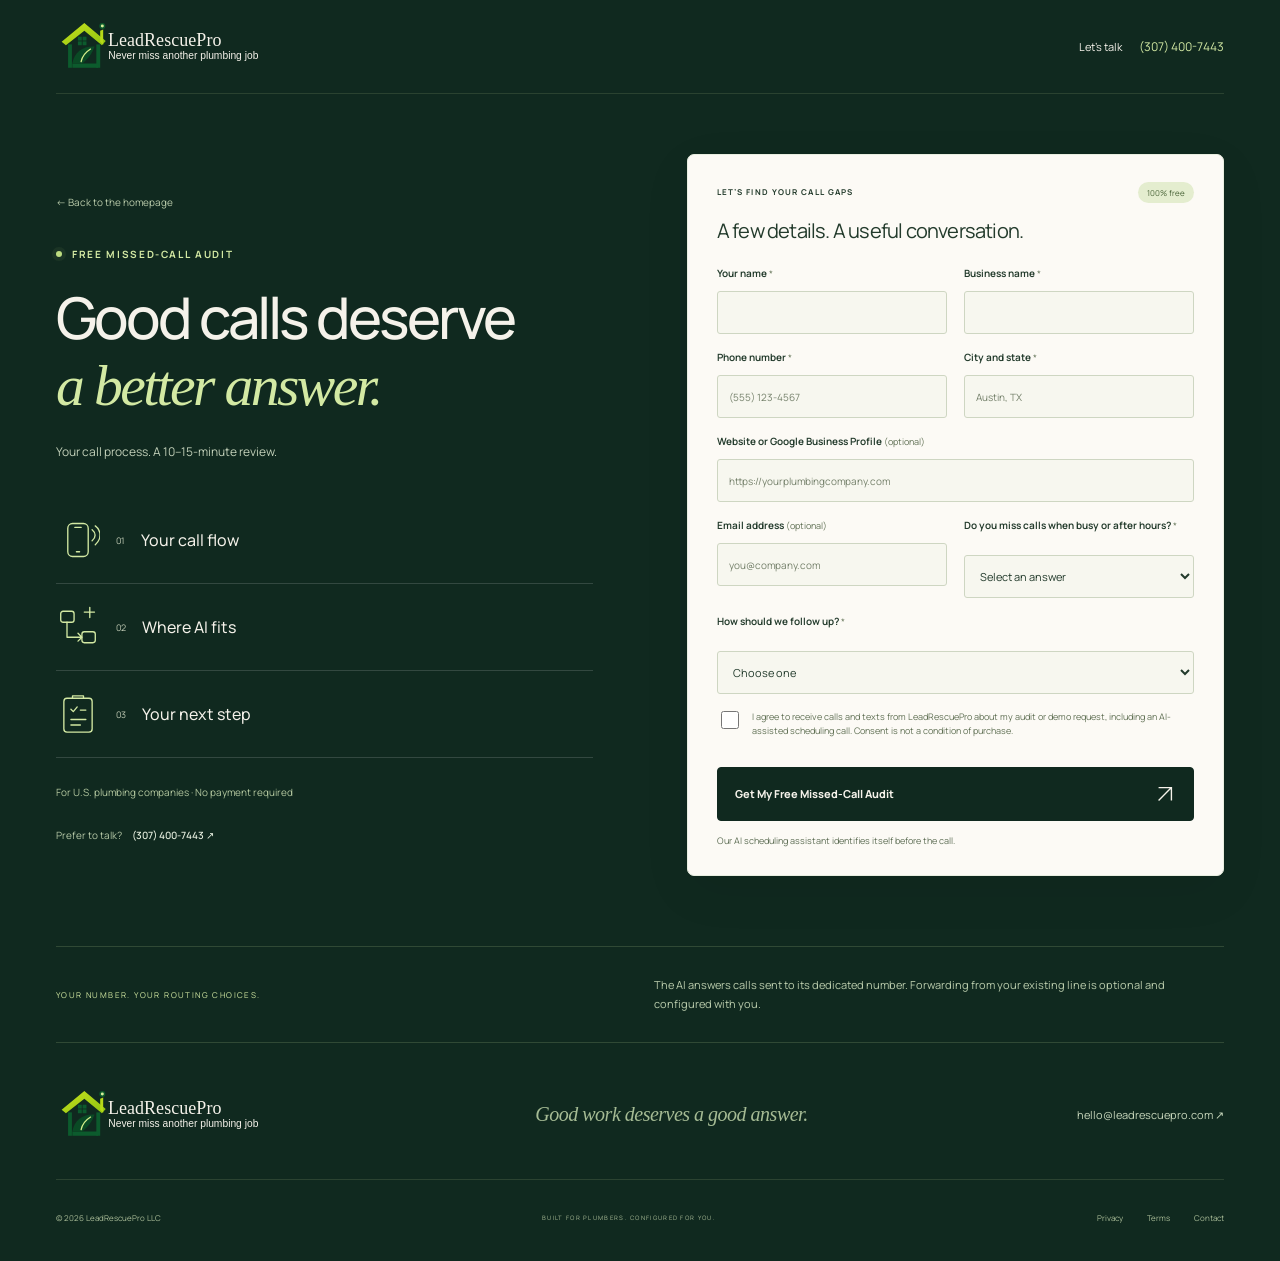
==== commit 39425873: "Optimize preview for qualified audit bookings" ====
--- a/free-missed-call-audit/index.html
+++ b/free-missed-call-audit/index.html
@@ -1,2 +1,2 @@
 <!doctype html>
-<html lang="en"><head><meta charset="utf-8"><meta name="viewport" content="width=device-width,initial-scale=1"><meta name="robots" content="noindex,nofollow"><meta name="description" content="Review your call flow and find where a dedicated AI receptionist number could help your U.S. plumbing business."><meta name="theme-color" content="#10291f"><title>Free Missed-Call Audit — LeadRescuePro</title><link rel="icon" type="image/svg+xml" href="../assets/favicon.svg"><link rel="preload" as="font" href="../assets/manrope-variable.ttf" type="font/ttf" crossorigin><link rel="stylesheet" href="../assets/styles.css"><script src="../assets/main.js" defer></script><script type="module" src="../assets/funnel.js"></script><link rel="stylesheet" href="../assets/visual-story.css"></head><body data-page-source="free_missed_call_audit_v5" class="audit-page"><a class="skip-link" href="#main">Skip to content</a><header class="site-header wrap"><a class="brand" href="../" aria-label="LeadRescuePro home"><img class="brand-logo" src="../assets/logo-dark.svg" alt="LeadRescuePro" width="210" height="58"></a><a class="header-phone" href="tel:+13074007443" data-track-event="phone_click">Let’s talk <span>(307) 400-7443</span></a></header><main id="main" class="audit-page-main"><section class="wrap audit-page-layout"><div class="audit-page-copy"><a class="back-link" href="../">← Back to the homepage</a><p class="eyebrow light"><span class="live-dot"></span> FREE MISSED-CALL AUDIT</p><h1>Good calls deserve<br><em>a better answer.</em></h1><p class="audit-page-lede">Your call process. A 10–15-minute review.</p><div class="v5-audit-steps"><div><svg viewBox="0 0 56 56" fill="none" stroke="currentColor" stroke-width="1.7" stroke-linecap="round" stroke-linejoin="round" aria-hidden="true"><rect x="15" y="7" width="26" height="42" rx="6"/><path d="M24 12h8M26 43h4M46 15c5 4 5 10 0 14M50 10c8 6 8 17 0 24"/></svg><span>01</span><strong>Your call flow</strong></div><div><svg viewBox="0 0 56 56" fill="none" stroke="currentColor" stroke-width="1.7" stroke-linecap="round" stroke-linejoin="round" aria-hidden="true"><rect x="6" y="8" width="17" height="14" rx="3"/><rect x="33" y="34" width="17" height="14" rx="3"/><path d="M14 22v19h19M28 36l5 5-5 5M36 9h13M43 3v13"/></svg><span>02</span><strong>Where AI fits</strong></div><div><svg viewBox="0 0 56 56" fill="none" stroke="currentColor" stroke-width="1.7" stroke-linecap="round" stroke-linejoin="round" aria-hidden="true"><rect x="10" y="8" width="36" height="43" rx="4"/><path d="M21 8V5h14v3M19 22l3 3 5-6M31 23h7M19 35h19M19 42h12"/></svg><span>03</span><strong>Your next step</strong></div></div><p class="audit-small">For U.S. plumbing companies · No payment required</p><a class="audit-phone" href="tel:+13074007443" data-track-event="phone_click">Prefer to talk? <strong>(307) 400-7443 ↗</strong></a></div><form id="audit-form" class="audit-form" action="/api/marketing/leads/intake" method="post" data-lead-form data-form-name="free_missed_call_audit" data-source="free_missed_call_audit_page" data-status-id="form-status" data-next="/free-missed-call-audit/thank-you/" novalidate><input type="hidden" name="form_name" value="free_missed_call_audit"><input type="hidden" name="source" value="free_missed_call_audit_page"><div class="honeypot" aria-hidden="true"><label for="_gotcha">Leave this blank</label><input name="_gotcha" id="_gotcha" tabindex="-1" autocomplete="off"></div><div class="form-heading"><span class="eyebrow">LET’S FIND YOUR CALL GAPS</span><span class="free-tag">100% free</span></div><p class="form-intro">A few details. A useful conversation.</p><p class="preview-note" data-preview-note hidden></p><div class="form-grid"><div class="field"><label for="name">Your name <span aria-hidden="true">*</span></label><input id="name" name="name" type="text" autocomplete="name" required aria-describedby="name-error"><span class="field-error" id="name-error"></span></div><div class="field"><label for="business_name">Business name <span aria-hidden="true">*</span></label><input id="business_name" name="business_name" type="text" autocomplete="organization" required aria-describedby="business_name-error"><span class="field-error" id="business_name-error"></span></div><div class="field"><label for="phone">Phone number <span aria-hidden="true">*</span></label><input id="phone" name="phone" type="tel" autocomplete="tel" required aria-describedby="phone-error" placeholder="(555) 123-4567"><span class="field-error" id="phone-error"></span></div><div class="field"><label for="city_state">City and state <span aria-hidden="true">*</span></label><input id="city_state" name="city_state" type="text" autocomplete="address-level2" required aria-describedby="city_state-error" placeholder="Austin, TX"><span class="field-error" id="city_state-error"></span></div><div class="field span-two"><label for="website_or_gbp">Website or Google Business Profile <span>(optional)</span></label><input id="website_or_gbp" name="website_or_gbp" type="url" inputmode="url" placeholder="https://yourplumbingcompany.com" aria-describedby="website_or_gbp-error"><span class="field-error" id="website_or_gbp-error"></span></div><div class="field"><label for="missed_calls">Do you miss calls when busy or after hours? <span aria-hidden="true">*</span></label><select id="missed_calls" name="missed_calls" required aria-describedby="missed_calls-error"><option value="">Select an answer</option><option value="yes">Yes</option><option value="no">No</option><option value="not_sure">Not sure</option></select><span class="field-error" id="missed_calls-error"></span></div><div class="field"><label for="best_time">Best time to call you <span aria-hidden="true">*</span></label><input id="best_time" name="best_time" required placeholder="Weekdays after 3 PM CT" aria-describedby="best_time-error"><span class="field-error" id="best_time-error"></span></div></div><button class="button button-dark full" type="submit">Get My Free Missed-Call Audit <svg viewBox="0 0 24 24" fill="none" aria-hidden="true"><path d="M5 19 19 5M5 5h14v14" stroke="currentColor" stroke-width="1.5"/></svg></button><p class="consent">By submitting, you agree LeadRescuePro may call or text you about your free missed-call audit.</p><p id="form-status" class="form-status" role="status" aria-live="polite"></p><noscript><p class="form-status">Please enable JavaScript to submit this form, or call (307) 400-7443 to request your audit.</p></noscript></form></section><section class="audit-reassurance wrap"><span>YOUR NUMBER. YOUR ROUTING CHOICES.</span><p>The AI answers calls sent to its dedicated number. Forwarding from your existing line is optional and configured with you.</p></section></main><footer class="site-footer wrap"><div class="footer-main"><a class="brand" href="../" aria-label="LeadRescuePro home"><img class="brand-logo" src="../assets/logo-dark.svg" alt="LeadRescuePro" width="210" height="58"></a><p>Good work deserves a good answer.</p><a href="mailto:hello@leadrescuepro.com">hello@leadrescuepro.com ↗</a></div><div class="footer-base"><span>© <span data-year>2026</span> LeadRescuePro LLC</span><span>BUILT FOR PLUMBERS. CONFIGURED FOR YOU.</span><nav aria-label="Legal"><a href="https://www.leadrescuepro.com/privacy/">Privacy</a><a href="https://www.leadrescuepro.com/terms/">Terms</a><a href="https://www.leadrescuepro.com/contact/">Contact</a></nav></div></footer></body></html>
+<html lang="en"><head><meta charset="utf-8"><meta name="viewport" content="width=device-width,initial-scale=1"><meta name="robots" content="noindex,nofollow"><meta name="description" content="Review your call flow and find where a dedicated AI receptionist number could help your U.S. plumbing business."><meta name="theme-color" content="#10291f"><title>Free Missed-Call Audit — LeadRescuePro</title><link rel="icon" type="image/svg+xml" href="../assets/favicon.svg"><link rel="preload" as="font" href="../assets/manrope-variable.ttf" type="font/ttf" crossorigin><link rel="stylesheet" href="../assets/styles.css"><script src="../assets/main.js" defer></script><script type="module" src="../assets/funnel.js"></script><link rel="stylesheet" href="../assets/visual-story.css"></head><body data-page-source="free_missed_call_audit_v5" class="audit-page"><a class="skip-link" href="#main">Skip to content</a><header class="site-header wrap"><a class="brand" href="../" aria-label="LeadRescuePro home"><img class="brand-logo" src="../assets/logo-dark.svg" alt="LeadRescuePro" width="210" height="58"></a><a class="header-phone" href="tel:+13074007443" data-track-event="phone_click">Let’s talk <span>(307) 400-7443</span></a></header><main id="main" class="audit-page-main"><section class="wrap audit-page-layout"><div class="audit-page-copy"><a class="back-link" href="../">← Back to the homepage</a><p class="eyebrow light"><span class="live-dot"></span> FREE MISSED-CALL AUDIT</p><h1>Good calls deserve<br><em>a better answer.</em></h1><p class="audit-page-lede">Your call process. A 10–15-minute review.</p><div class="v5-audit-steps"><div><svg viewBox="0 0 56 56" fill="none" stroke="currentColor" stroke-width="1.7" stroke-linecap="round" stroke-linejoin="round" aria-hidden="true"><rect x="15" y="7" width="26" height="42" rx="6"/><path d="M24 12h8M26 43h4M46 15c5 4 5 10 0 14M50 10c8 6 8 17 0 24"/></svg><span>01</span><strong>Your call flow</strong></div><div><svg viewBox="0 0 56 56" fill="none" stroke="currentColor" stroke-width="1.7" stroke-linecap="round" stroke-linejoin="round" aria-hidden="true"><rect x="6" y="8" width="17" height="14" rx="3"/><rect x="33" y="34" width="17" height="14" rx="3"/><path d="M14 22v19h19M28 36l5 5-5 5M36 9h13M43 3v13"/></svg><span>02</span><strong>Where AI fits</strong></div><div><svg viewBox="0 0 56 56" fill="none" stroke="currentColor" stroke-width="1.7" stroke-linecap="round" stroke-linejoin="round" aria-hidden="true"><rect x="10" y="8" width="36" height="43" rx="4"/><path d="M21 8V5h14v3M19 22l3 3 5-6M31 23h7M19 35h19M19 42h12"/></svg><span>03</span><strong>Your next step</strong></div></div><p class="audit-small">For U.S. plumbing companies · No payment required</p><a class="audit-phone" href="tel:+13074007443" data-track-event="phone_click">Prefer to talk? <strong>(307) 400-7443 ↗</strong></a></div><form id="audit-form" class="audit-form" action="/api/marketing/leads/intake" method="post" data-lead-form data-form-name="free_missed_call_audit" data-source="free_missed_call_audit_page" data-status-id="form-status" data-next="thank-you/" novalidate><input type="hidden" name="form_name" value="free_missed_call_audit"><input type="hidden" name="source" value="free_missed_call_audit_page"><div class="honeypot" aria-hidden="true"><label for="_gotcha">Leave this blank</label><input name="_gotcha" id="_gotcha" tabindex="-1" autocomplete="off"></div><div class="form-heading"><span class="eyebrow">LET’S FIND YOUR CALL GAPS</span><span class="free-tag">100% free</span></div><p class="form-intro">A few details. A useful conversation.</p><p class="preview-note" data-preview-note hidden></p><div class="form-grid"><div class="field"><label for="name">Your name <span aria-hidden="true">*</span></label><input id="name" name="name" type="text" autocomplete="name" required aria-describedby="name-error"><span class="field-error" id="name-error"></span></div><div class="field"><label for="business_name">Business name <span aria-hidden="true">*</span></label><input id="business_name" name="business_name" type="text" autocomplete="organization" required aria-describedby="business_name-error"><span class="field-error" id="business_name-error"></span></div><div class="field"><label for="phone">Phone number <span aria-hidden="true">*</span></label><input id="phone" name="phone" type="tel" autocomplete="tel" required aria-describedby="phone-error" placeholder="(555) 123-4567"><span class="field-error" id="phone-error"></span></div><div class="field"><label for="city_state">City and state <span aria-hidden="true">*</span></label><input id="city_state" name="city_state" type="text" autocomplete="address-level2" required aria-describedby="city_state-error" placeholder="Austin, TX"><span class="field-error" id="city_state-error"></span></div><div class="field span-two"><label for="website_or_gbp">Website or Google Business Profile <span>(optional)</span></label><input id="website_or_gbp" name="website_or_gbp" type="url" inputmode="url" placeholder="https://yourplumbingcompany.com" aria-describedby="website_or_gbp-error"><span class="field-error" id="website_or_gbp-error"></span></div><div class="field"><label for="email">Email address <span>(optional)</span></label><input id="email" name="email" type="email" autocomplete="email" placeholder="you@company.com" aria-describedby="email-error"><span class="field-error" id="email-error"></span></div><div class="field"><label for="missed_calls">Do you miss calls when busy or after hours? <span aria-hidden="true">*</span></label><select id="missed_calls" name="missed_calls" required aria-describedby="missed_calls-error"><option value="">Select an answer</option><option value="yes">Yes</option><option value="no">No</option><option value="not_sure">Not sure</option></select><span class="field-error" id="missed_calls-error"></span></div><div class="field span-two"><label for="best_time">How should we follow up? <span aria-hidden="true">*</span></label><select id="best_time" name="best_time" required aria-describedby="best_time-error"><option value="">Choose one</option><option value="call_shortly">Call me shortly after I submit</option><option value="schedule_time">I prefer to schedule a time</option></select><span class="field-error" id="best_time-error"></span></div><div class="field span-two consent-field"><label class="consent-check" for="contact_consent"><input id="contact_consent" name="contact_consent" type="checkbox" value="yes" required aria-describedby="contact_consent-error"><span>I agree to receive calls and texts from LeadRescuePro about my audit or demo request, including an AI-assisted scheduling call. Consent is not a condition of purchase.</span></label><span class="field-error" id="contact_consent-error"></span></div></div><button class="button button-dark full" type="submit">Get My Free Missed-Call Audit <svg viewBox="0 0 24 24" fill="none" aria-hidden="true"><path d="M5 19 19 5M5 5h14v14" stroke="currentColor" stroke-width="1.5"/></svg></button><p class="consent">Our AI scheduling assistant identifies itself before the call.</p><p id="form-status" class="form-status" role="status" aria-live="polite"></p><noscript><p class="form-status">Please enable JavaScript to submit this form, or call (307) 400-7443 to request your audit.</p></noscript></form></section><section class="audit-reassurance wrap"><span>YOUR NUMBER. YOUR ROUTING CHOICES.</span><p>The AI answers calls sent to its dedicated number. Forwarding from your existing line is optional and configured with you.</p></section></main><footer class="site-footer wrap"><div class="footer-main"><a class="brand" href="../" aria-label="LeadRescuePro home"><img class="brand-logo" src="../assets/logo-dark.svg" alt="LeadRescuePro" width="210" height="58"></a><p>Good work deserves a good answer.</p><a href="mailto:hello@leadrescuepro.com">hello@leadrescuepro.com ↗</a></div><div class="footer-base"><span>© <span data-year>2026</span> LeadRescuePro LLC</span><span>BUILT FOR PLUMBERS. CONFIGURED FOR YOU.</span><nav aria-label="Legal"><a href="https://www.leadrescuepro.com/privacy/">Privacy</a><a href="https://www.leadrescuepro.com/terms/">Terms</a><a href="https://www.leadrescuepro.com/contact/">Contact</a></nav></div></footer></body></html>
--- a/assets/visual-story.css
+++ b/assets/visual-story.css
@@ -8,3 +8,9 @@
 .brand-logo{display:block;width:210px;height:auto;max-height:58px;object-fit:contain;object-position:left center}
 .home-page .brand-logo,.audit-page .brand-logo{filter:none}
 @media(max-width:700px){.brand-logo{width:174px;max-height:49px}}
+
+/* V5 owner booking and confirmation surfaces */
+.booking-next{padding:clamp(44px,7vw,90px) 0;color:var(--ink);border-bottom:1px solid #cbd0c1}.booking-next-head{display:flex;align-items:end;justify-content:space-between;gap:24px;margin-bottom:28px}.booking-next h2,.audit-reasons h2{font-size:clamp(34px,4vw,58px);line-height:1.05;letter-spacing:-2px;margin:12px 0 0}.booking-next-head>p:last-child{font-size:12px;color:#526346;max-width:230px;margin:0}.booking-next-steps{list-style:none;display:grid;grid-template-columns:repeat(4,1fr);padding:0;margin:0;border-top:1px solid #cbd0c1}.booking-next-steps li{padding:20px 18px 4px 0;border-right:1px solid #cbd0c1;margin-right:18px;min-height:150px}.booking-next-steps li:last-child{border:0;margin-right:0}.booking-next-steps span{font-size:10px;color:#8e5738;letter-spacing:1px}.booking-next-steps strong{display:block;font-size:15px;line-height:1.35;color:var(--ink);margin:12px 0 8px}.booking-next-steps small{font-size:11px;line-height:1.6;color:#526346}.booking-next-note{font-size:11px;color:#526346;margin:22px 0 0}.audit-reasons{display:grid;grid-template-columns:1fr 1fr;gap:60px;padding:72px 0;border-bottom:1px solid #cbd0c1;color:var(--ink)}.audit-reasons ul{list-style:none;margin:0;padding:0;display:grid;grid-template-columns:1fr 1fr;gap:12px 22px}.audit-reasons li{padding:13px 0 13px 22px;border-top:1px solid #cbd0c1;font-size:12px;line-height:1.55;position:relative}.audit-reasons li:before{content:'→';position:absolute;left:0;color:#8e5738}.consent-field{grid-column:1/-1}.consent-check{display:flex!important;gap:10px;align-items:flex-start;min-height:0!important;font-weight:400!important;font-size:10px!important;line-height:1.55!important;color:#526346}.consent-check input{width:18px!important;height:18px!important;flex:0 0 18px;accent-color:#213f2f;margin-top:1px}.consent-check span{display:block}.thanks-callout{margin:28px auto 0;max-width:650px;background:#edf1e4;border:1px solid #cbd0c1;padding:22px 24px;text-align:left}.thanks-callout h2{font-size:22px;letter-spacing:-.8px;margin:10px 0}.thanks-callout p{font-size:12px;line-height:1.7;color:#526346;margin:8px 0}.thanks-callout a{color:#355a38;text-decoration:underline;text-underline-offset:3px}.thanks-callout>div{display:flex;gap:14px;border-top:1px solid #cbd0c1;padding-top:14px;margin-top:14px;font-size:11px}.thanks-callout>div span{color:#526346}
+@media(max-width:700px){.booking-next{padding:48px 0}.booking-next-head{display:block}.booking-next-head>p:last-child{margin-top:13px}.booking-next h2,.audit-reasons h2{font-size:38px}.booking-next-steps{grid-template-columns:1fr 1fr}.booking-next-steps li{min-height:145px;padding:16px 12px 0 0;margin-right:12px}.booking-next-steps li:nth-child(2){border-right:0;margin-right:0}.booking-next-steps li:nth-child(n+3){border-top:1px solid #cbd0c1;padding-top:18px}.audit-reasons{display:block;padding:48px 0}.audit-reasons ul{grid-template-columns:1fr;margin-top:25px}.thanks-callout{padding:18px 16px}.thanks-callout>div{display:block}.thanks-callout>div span{display:block;margin-top:6px}}
+.audit-cta-section{display:grid;grid-template-columns:.8fr 1.2fr;gap:64px;padding:clamp(60px,8vw,110px) 0;color:var(--ink);border-top:1px solid #cbd0c1}.audit-cta-copy h2{font-size:clamp(40px,5vw,70px);line-height:1.02;letter-spacing:-3px;margin:16px 0 20px}.audit-cta-copy>p:last-child{max-width:330px;font-size:13px;line-height:1.75;color:#526346}.audit-cta-section .audit-form{margin:0;background:#fffdf8}.audit-cta-section .form-intro{margin-bottom:20px}
+@media(max-width:700px){.audit-cta-section{display:block;padding:52px 0}.audit-cta-copy{margin-bottom:28px}.audit-cta-copy h2{font-size:44px}.audit-cta-copy>p:last-child{font-size:12px}}
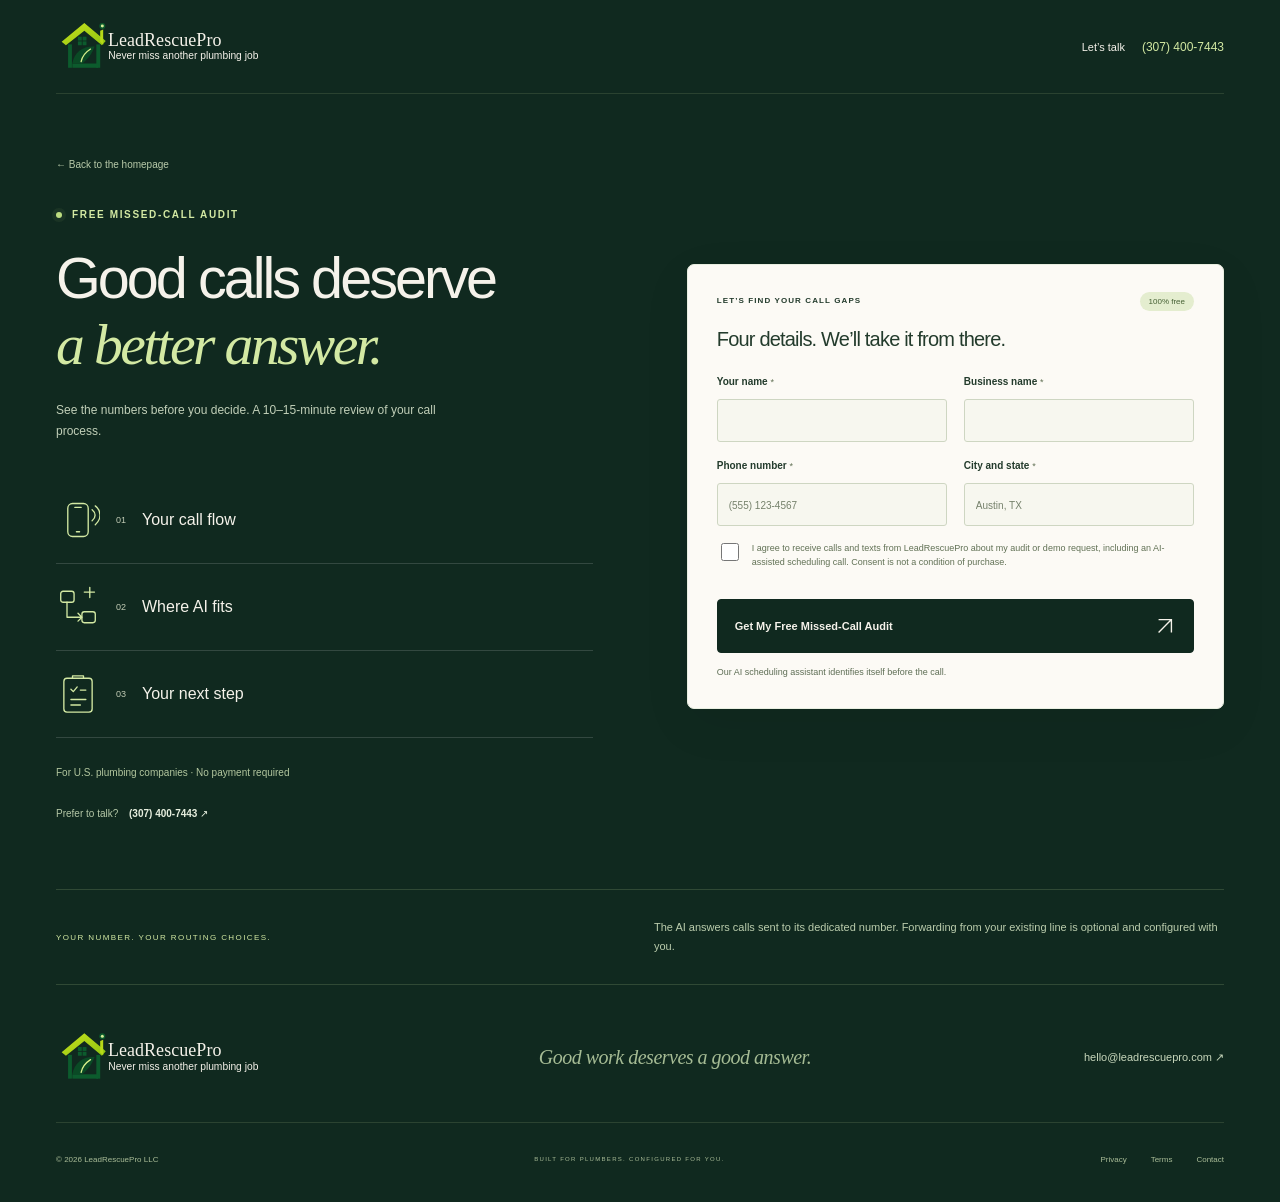
==== commit 83fc4f42: "Publish simplified LeadRescuePro preview" ====
--- a/free-missed-call-audit/index.html
+++ b/free-missed-call-audit/index.html
@@ -1,2 +1,2 @@
 <!doctype html>
-<html lang="en"><head><meta charset="utf-8"><meta name="viewport" content="width=device-width,initial-scale=1"><meta name="robots" content="noindex,nofollow"><meta name="description" content="Review your call flow and find where a dedicated AI receptionist number could help your U.S. plumbing business."><meta name="theme-color" content="#10291f"><title>Free Missed-Call Audit — LeadRescuePro</title><link rel="icon" type="image/svg+xml" href="../assets/favicon.svg"><link rel="preload" as="font" href="../assets/manrope-variable.ttf" type="font/ttf" crossorigin><link rel="stylesheet" href="../assets/styles.css"><script src="../assets/main.js" defer></script><script type="module" src="../assets/funnel.js"></script><link rel="stylesheet" href="../assets/visual-story.css"></head><body data-page-source="free_missed_call_audit_v5" class="audit-page"><a class="skip-link" href="#main">Skip to content</a><header class="site-header wrap"><a class="brand" href="../" aria-label="LeadRescuePro home"><img class="brand-logo" src="../assets/logo-dark.svg" alt="LeadRescuePro" width="210" height="58"></a><a class="header-phone" href="tel:+13074007443" data-track-event="phone_click">Let’s talk <span>(307) 400-7443</span></a></header><main id="main" class="audit-page-main"><section class="wrap audit-page-layout"><div class="audit-page-copy"><a class="back-link" href="../">← Back to the homepage</a><p class="eyebrow light"><span class="live-dot"></span> FREE MISSED-CALL AUDIT</p><h1>Good calls deserve<br><em>a better answer.</em></h1><p class="audit-page-lede">Your call process. A 10–15-minute review.</p><div class="v5-audit-steps"><div><svg viewBox="0 0 56 56" fill="none" stroke="currentColor" stroke-width="1.7" stroke-linecap="round" stroke-linejoin="round" aria-hidden="true"><rect x="15" y="7" width="26" height="42" rx="6"/><path d="M24 12h8M26 43h4M46 15c5 4 5 10 0 14M50 10c8 6 8 17 0 24"/></svg><span>01</span><strong>Your call flow</strong></div><div><svg viewBox="0 0 56 56" fill="none" stroke="currentColor" stroke-width="1.7" stroke-linecap="round" stroke-linejoin="round" aria-hidden="true"><rect x="6" y="8" width="17" height="14" rx="3"/><rect x="33" y="34" width="17" height="14" rx="3"/><path d="M14 22v19h19M28 36l5 5-5 5M36 9h13M43 3v13"/></svg><span>02</span><strong>Where AI fits</strong></div><div><svg viewBox="0 0 56 56" fill="none" stroke="currentColor" stroke-width="1.7" stroke-linecap="round" stroke-linejoin="round" aria-hidden="true"><rect x="10" y="8" width="36" height="43" rx="4"/><path d="M21 8V5h14v3M19 22l3 3 5-6M31 23h7M19 35h19M19 42h12"/></svg><span>03</span><strong>Your next step</strong></div></div><p class="audit-small">For U.S. plumbing companies · No payment required</p><a class="audit-phone" href="tel:+13074007443" data-track-event="phone_click">Prefer to talk? <strong>(307) 400-7443 ↗</strong></a></div><form id="audit-form" class="audit-form" action="/api/marketing/leads/intake" method="post" data-lead-form data-form-name="free_missed_call_audit" data-source="free_missed_call_audit_page" data-status-id="form-status" data-next="thank-you/" novalidate><input type="hidden" name="form_name" value="free_missed_call_audit"><input type="hidden" name="source" value="free_missed_call_audit_page"><div class="honeypot" aria-hidden="true"><label for="_gotcha">Leave this blank</label><input name="_gotcha" id="_gotcha" tabindex="-1" autocomplete="off"></div><div class="form-heading"><span class="eyebrow">LET’S FIND YOUR CALL GAPS</span><span class="free-tag">100% free</span></div><p class="form-intro">A few details. A useful conversation.</p><p class="preview-note" data-preview-note hidden></p><div class="form-grid"><div class="field"><label for="name">Your name <span aria-hidden="true">*</span></label><input id="name" name="name" type="text" autocomplete="name" required aria-describedby="name-error"><span class="field-error" id="name-error"></span></div><div class="field"><label for="business_name">Business name <span aria-hidden="true">*</span></label><input id="business_name" name="business_name" type="text" autocomplete="organization" required aria-describedby="business_name-error"><span class="field-error" id="business_name-error"></span></div><div class="field"><label for="phone">Phone number <span aria-hidden="true">*</span></label><input id="phone" name="phone" type="tel" autocomplete="tel" required aria-describedby="phone-error" placeholder="(555) 123-4567"><span class="field-error" id="phone-error"></span></div><div class="field"><label for="city_state">City and state <span aria-hidden="true">*</span></label><input id="city_state" name="city_state" type="text" autocomplete="address-level2" required aria-describedby="city_state-error" placeholder="Austin, TX"><span class="field-error" id="city_state-error"></span></div><div class="field span-two"><label for="website_or_gbp">Website or Google Business Profile <span>(optional)</span></label><input id="website_or_gbp" name="website_or_gbp" type="url" inputmode="url" placeholder="https://yourplumbingcompany.com" aria-describedby="website_or_gbp-error"><span class="field-error" id="website_or_gbp-error"></span></div><div class="field"><label for="email">Email address <span>(optional)</span></label><input id="email" name="email" type="email" autocomplete="email" placeholder="you@company.com" aria-describedby="email-error"><span class="field-error" id="email-error"></span></div><div class="field"><label for="missed_calls">Do you miss calls when busy or after hours? <span aria-hidden="true">*</span></label><select id="missed_calls" name="missed_calls" required aria-describedby="missed_calls-error"><option value="">Select an answer</option><option value="yes">Yes</option><option value="no">No</option><option value="not_sure">Not sure</option></select><span class="field-error" id="missed_calls-error"></span></div><div class="field span-two"><label for="best_time">How should we follow up? <span aria-hidden="true">*</span></label><select id="best_time" name="best_time" required aria-describedby="best_time-error"><option value="">Choose one</option><option value="call_shortly">Call me shortly after I submit</option><option value="schedule_time">I prefer to schedule a time</option></select><span class="field-error" id="best_time-error"></span></div><div class="field span-two consent-field"><label class="consent-check" for="contact_consent"><input id="contact_consent" name="contact_consent" type="checkbox" value="yes" required aria-describedby="contact_consent-error"><span>I agree to receive calls and texts from LeadRescuePro about my audit or demo request, including an AI-assisted scheduling call. Consent is not a condition of purchase.</span></label><span class="field-error" id="contact_consent-error"></span></div></div><button class="button button-dark full" type="submit">Get My Free Missed-Call Audit <svg viewBox="0 0 24 24" fill="none" aria-hidden="true"><path d="M5 19 19 5M5 5h14v14" stroke="currentColor" stroke-width="1.5"/></svg></button><p class="consent">Our AI scheduling assistant identifies itself before the call.</p><p id="form-status" class="form-status" role="status" aria-live="polite"></p><noscript><p class="form-status">Please enable JavaScript to submit this form, or call (307) 400-7443 to request your audit.</p></noscript></form></section><section class="audit-reassurance wrap"><span>YOUR NUMBER. YOUR ROUTING CHOICES.</span><p>The AI answers calls sent to its dedicated number. Forwarding from your existing line is optional and configured with you.</p></section></main><footer class="site-footer wrap"><div class="footer-main"><a class="brand" href="../" aria-label="LeadRescuePro home"><img class="brand-logo" src="../assets/logo-dark.svg" alt="LeadRescuePro" width="210" height="58"></a><p>Good work deserves a good answer.</p><a href="mailto:hello@leadrescuepro.com">hello@leadrescuepro.com ↗</a></div><div class="footer-base"><span>© <span data-year>2026</span> LeadRescuePro LLC</span><span>BUILT FOR PLUMBERS. CONFIGURED FOR YOU.</span><nav aria-label="Legal"><a href="https://www.leadrescuepro.com/privacy/">Privacy</a><a href="https://www.leadrescuepro.com/terms/">Terms</a><a href="https://www.leadrescuepro.com/contact/">Contact</a></nav></div></footer></body></html>
+<html lang="en"><head><meta charset="utf-8"><meta name="viewport" content="width=device-width,initial-scale=1"><meta name="robots" content="noindex,nofollow"><meta property="og:type" content="website"><meta property="og:site_name" content="LeadRescuePro"><meta property="og:url" content="https://www.leadrescuepro.com/free-missed-call-audit/"><meta property="og:title" content="Free Missed-Call Audit for Plumbing Companies | LeadRescuePro"><meta property="og:description" content="See the numbers before you decide. Request a free 10–15-minute missed-call audit for your plumbing business."><meta property="og:image" content="https://www.leadrescuepro.com/assets/v5/scene-poster.webp"><meta name="twitter:card" content="summary_large_image"><meta name="twitter:title" content="Free Missed-Call Audit for Plumbing Companies | LeadRescuePro"><meta name="twitter:description" content="Request a free review of your plumbing call flow before any setup decision."><meta name="twitter:image" content="https://www.leadrescuepro.com/assets/v5/scene-poster.webp"><meta name="description" content="Review your call flow and find where a dedicated AI receptionist number could help your U.S. plumbing business."><meta name="theme-color" content="#10291f"><title>Free Missed-Call Audit — LeadRescuePro</title><link rel="icon" type="image/svg+xml" href="../assets/favicon.svg"><link rel="preload" as="font" href="../assets/manrope-variable.ttf" type="font/ttf" crossorigin><link rel="stylesheet" href="../assets/styles.css"><script src="../assets/main.js" defer></script><script type="module" src="../assets/funnel.js"></script><link rel="stylesheet" href="../assets/visual-story.css"></head><body data-page-source="free_missed_call_audit_v5" class="audit-page"><a class="skip-link" href="#main">Skip to content</a><header class="site-header wrap"><a class="brand" href="../" aria-label="LeadRescuePro home"><img class="brand-logo" src="../assets/logo-dark.svg" alt="LeadRescuePro" width="210" height="58"></a><a class="header-phone" href="tel:+13074007443" data-track-event="phone_click">Let’s talk <span>(307) 400-7443</span></a></header><main id="main" class="audit-page-main"><section class="wrap audit-page-layout"><div class="audit-page-copy"><a class="back-link" href="../">← Back to the homepage</a><p class="eyebrow light"><span class="live-dot"></span> FREE MISSED-CALL AUDIT</p><h1>Good calls deserve<br><em>a better answer.</em></h1><p class="audit-page-lede">See the numbers before you decide. A 10–15-minute review of your call process.</p><div class="v5-audit-steps"><div><svg viewBox="0 0 56 56" fill="none" stroke="currentColor" stroke-width="1.7" stroke-linecap="round" stroke-linejoin="round" aria-hidden="true"><rect x="15" y="7" width="26" height="42" rx="6"/><path d="M24 12h8M26 43h4M46 15c5 4 5 10 0 14M50 10c8 6 8 17 0 24"/></svg><span>01</span><strong>Your call flow</strong></div><div><svg viewBox="0 0 56 56" fill="none" stroke="currentColor" stroke-width="1.7" stroke-linecap="round" stroke-linejoin="round" aria-hidden="true"><rect x="6" y="8" width="17" height="14" rx="3"/><rect x="33" y="34" width="17" height="14" rx="3"/><path d="M14 22v19h19M28 36l5 5-5 5M36 9h13M43 3v13"/></svg><span>02</span><strong>Where AI fits</strong></div><div><svg viewBox="0 0 56 56" fill="none" stroke="currentColor" stroke-width="1.7" stroke-linecap="round" stroke-linejoin="round" aria-hidden="true"><rect x="10" y="8" width="36" height="43" rx="4"/><path d="M21 8V5h14v3M19 22l3 3 5-6M31 23h7M19 35h19M19 42h12"/></svg><span>03</span><strong>Your next step</strong></div></div><p class="audit-small">For U.S. plumbing companies · No payment required</p><a class="audit-phone" href="tel:+13074007443" data-track-event="phone_click">Prefer to talk? <strong>(307) 400-7443 ↗</strong></a></div><form id="audit-form" class="audit-form" action="/api/marketing/leads/intake" method="post" data-lead-form data-form-name="free_missed_call_audit" data-source="free_missed_call_audit_page" data-form-start-event="audit_form_start" data-status-id="form-status" data-next="thank-you/" novalidate><input type="hidden" name="form_name" value="free_missed_call_audit"><input type="hidden" name="source" value="free_missed_call_audit_page"><div class="honeypot" aria-hidden="true"><label for="_gotcha">Leave this blank</label><input name="_gotcha" id="_gotcha" tabindex="-1" autocomplete="off"></div><div class="form-heading"><span class="eyebrow">LET’S FIND YOUR CALL GAPS</span><span class="free-tag">100% free</span></div><p class="form-intro">Four details. We’ll take it from there.</p><p class="preview-note" data-preview-note hidden></p><input type="hidden" name="missed_calls" value="not_sure"><input type="hidden" name="best_time" value="call_shortly"><input type="hidden" name="website_or_gbp" value=""><input type="hidden" name="email" value=""><div class="form-grid"><div class="field"><label for="name">Your name <span aria-hidden="true">*</span></label><input id="name" name="name" type="text" autocomplete="name" required aria-describedby="name-error"><span class="field-error" id="name-error"></span></div><div class="field"><label for="business_name">Business name <span aria-hidden="true">*</span></label><input id="business_name" name="business_name" type="text" autocomplete="organization" required aria-describedby="business_name-error"><span class="field-error" id="business_name-error"></span></div><div class="field"><label for="phone">Phone number <span aria-hidden="true">*</span></label><input id="phone" name="phone" type="tel" autocomplete="tel" required aria-describedby="phone-error" placeholder="(555) 123-4567"><span class="field-error" id="phone-error"></span></div><div class="field"><label for="city_state">City and state <span aria-hidden="true">*</span></label><input id="city_state" name="city_state" type="text" autocomplete="address-level2" required aria-describedby="city_state-error" placeholder="Austin, TX"><span class="field-error" id="city_state-error"></span></div><div class="field span-two consent-field"><label class="consent-check" for="contact_consent"><input id="contact_consent" name="contact_consent" type="checkbox" value="yes" required aria-describedby="contact_consent-error"><span>I agree to receive calls and texts from LeadRescuePro about my audit or demo request, including an AI-assisted scheduling call. Consent is not a condition of purchase.</span></label><span class="field-error" id="contact_consent-error"></span></div></div><button class="button button-dark full" type="submit" data-track-event="cta_click">Get My Free Missed-Call Audit <svg viewBox="0 0 24 24" fill="none" aria-hidden="true"><path d="M5 19 19 5M5 5h14v14" stroke="currentColor" stroke-width="1.5"/></svg></button><p class="consent">Our AI scheduling assistant identifies itself before the call.</p><p id="form-status" class="form-status" role="status" aria-live="polite"></p><noscript><p class="form-status">Please enable JavaScript to submit this form, or call (307) 400-7443 to request your audit.</p></noscript></form></section><section class="audit-reassurance wrap"><span>YOUR NUMBER. YOUR ROUTING CHOICES.</span><p>The AI answers calls sent to its dedicated number. Forwarding from your existing line is optional and configured with you.</p></section></main><footer class="site-footer wrap"><div class="footer-main"><a class="brand" href="../" aria-label="LeadRescuePro home"><img class="brand-logo" src="../assets/logo-dark.svg" alt="LeadRescuePro" width="210" height="58"></a><p>Good work deserves a good answer.</p><a href="mailto:hello@leadrescuepro.com">hello@leadrescuepro.com ↗</a></div><div class="footer-base"><span>© <span data-year>2026</span> LeadRescuePro LLC</span><span>BUILT FOR PLUMBERS. CONFIGURED FOR YOU.</span><nav aria-label="Legal"><a href="https://www.leadrescuepro.com/privacy/">Privacy</a><a href="https://www.leadrescuepro.com/terms/">Terms</a><a href="https://www.leadrescuepro.com/contact/">Contact</a></nav></div></footer></body></html>
--- a/assets/styles.css
+++ b/assets/styles.css
@@ -1,4 +1,4 @@
-@font-face{font-family:Manrope;src:url('./manrope-variable.ttf') format('truetype');font-weight:200 800;font-display:swap}
+@font-face{font-family:Manrope;src:url('/assets/v5/manrope-variable.ttf') format('truetype');font-weight:200 800;font-display:swap}
 :root{--forest:#10291f;--deep:#0c2119;--ivory:#f5f2ea;--paper:#fcfaf5;--lime:#d3e9a3;--copper:#c97845;--ink:#233b2c;--muted:#63715f;--line:#d6dacf;--max:1320px}*{box-sizing:border-box}html{scroll-behavior:smooth;scroll-padding-top:30px}body{margin:0;background:var(--forest);color:var(--ivory);font-family:Manrope,Arial,sans-serif;-webkit-font-smoothing:antialiased}a{color:inherit;text-decoration:none}button,input,select{font:inherit}button{color:inherit;cursor:pointer}button,a{-webkit-tap-highlight-color:transparent}button:disabled{cursor:wait;opacity:.65}h1,h2,h3,p{margin:0}h1,h2,h3{font-weight:500}h2{font-size:clamp(35px,3.75vw,57px);letter-spacing:-2.4px;line-height:1.14}p{line-height:1.75}em{font-family:Georgia,'Times New Roman',serif;font-weight:400;letter-spacing:-.045em}button:focus-visible,a:focus-visible,summary:focus-visible,input:focus-visible,select:focus-visible,[tabindex]:focus-visible{outline:3px solid var(--copper);outline-offset:5px}::selection{background:var(--lime);color:var(--forest)}[hidden]{display:none!important}.wrap{max-width:var(--max);width:calc(100% - 112px);margin:auto}.eyebrow{font-size:10px;font-weight:700;letter-spacing:1.65px;line-height:1.6;display:flex;align-items:center;gap:10px}.eyebrow.light{color:var(--lime)}.live-dot{width:6px;height:6px;background:#bddc80;border-radius:50%;display:inline-block;flex-shrink:0;box-shadow:0 0 0 4px #bddc8010}.muted{color:#89947e}.site-header{height:94px;border-bottom:1px solid #d3e9a321;display:flex;justify-content:space-between;align-items:center;gap:30px;position:relative;z-index:10}.brand{display:inline-flex;align-items:center;gap:9px;font-size:25px;font-weight:700;letter-spacing:-1.3px;white-space:nowrap}.brand b{font-weight:400}.brand-symbol{display:inline-grid;place-items:center;background:var(--lime);width:33px;height:33px;border-radius:9px;color:var(--forest)}.brand-symbol svg{width:27px;height:27px}.desktop-nav{display:flex;gap:28px;font-size:12px;color:#d6ded0}.desktop-nav a{padding:12px 0}.desktop-nav a:hover{color:var(--lime)}.button{display:inline-flex;align-items:center;justify-content:space-between;gap:25px;min-height:58px;padding:18px 23px;background:var(--lime);color:var(--forest);border:1px solid var(--lime);border-radius:4px;font-size:12px;line-height:1.5;font-weight:750;transition:background .2s,transform .2s}.button>svg{width:22px;height:22px;flex-shrink:0}.button:hover{transform:translateY(-2px);background:#e4f3c5}.button.header-cta{padding:12px 15px;min-height:44px;font-size:10px;gap:16px}.header-cta svg{width:18px;height:18px}.button-dark{background:var(--forest);border-color:var(--forest);color:var(--ivory)}.button-dark:hover{background:#2b4935}.button.full{display:flex;width:100%}.menu-toggle{display:none}#mobile-menu{display:none}.hero{padding-top:47px}.hero-main{display:grid;grid-template-columns:1.02fr 1fr;gap:0;align-items:center;min-height:610px;padding-bottom:35px}.hero-copy{position:relative;z-index:2;padding-top:13px}.hero .eyebrow{font-size:8px;letter-spacing:1.2px}.hero h1{font-size:clamp(62px,6.1vw,93px);line-height:1.07;letter-spacing:-4.8px;margin:25px 0 25px;white-space:nowrap}.hero h1 em{color:var(--lime);font-size:1.14em;line-height:.95}.hero-description{max-width:433px;color:#c1cebd;font-size:13px;line-height:1.85}.hero-actions{display:flex;align-items:center;gap:25px;margin-top:29px;flex-wrap:wrap}.quiet-link{font-size:11px;color:#d8e4cf;display:inline-flex;gap:15px;align-items:center}.quiet-link span{font-size:18px}.quiet-link:hover{color:var(--lime)}.hero-note{font-size:9px;color:#a4b89d;margin-top:13px}.hero-art{height:575px;position:relative;isolation:isolate}.orbit-grid{position:absolute;inset:0;background-image:linear-gradient(#d3e9a307 1px,transparent 1px),linear-gradient(90deg,#d3e9a307 1px,transparent 1px);background-size:52px 52px;mask-image:radial-gradient(ellipse,#000,transparent 72%)}.art-caption{position:absolute;top:16px;left:20px;right:0;display:flex;justify-content:space-between;gap:15px;font-size:7px;letter-spacing:1.45px;color:#a2b699;z-index:2}.scene-host{position:absolute;inset:8px -30px 3px}.scene-host>canvas{width:100%;height:100%;display:block;position:relative;z-index:1;pointer-events:none}.scene-host>img{width:100%;height:100%;object-fit:contain;position:absolute;inset:0;z-index:1}.scene-text-fallback{position:absolute;inset:60px;display:flex;flex-direction:column;justify-content:center;align-items:center;text-align:center}.scene-text-fallback strong{font-size:28px;line-height:1.3;font-weight:400}.fallback-ring{font-size:90px;border:1px solid #b7d48e;border-radius:50%;width:160px;height:160px;margin-bottom:20px;color:var(--lime);box-shadow:0 0 0 25px #b7d48e08}.has-poster .scene-text-fallback,.scene-ready .scene-text-fallback,.scene-ready #scene-poster{display:none}.scene-label{position:absolute;z-index:3;border:1px solid #d3e9a31f;background:#16372dde;backdrop-filter:blur(12px);box-shadow:0 18px 50px #0002;border-radius:7px;color:#eaf2dc}.scene-label-input{top:99px;left:0;display:flex;align-items:center;gap:12px;padding:14px 17px;transform:rotate(-4deg)}.label-icon{display:grid;place-items:center;background:#d3e9a31a;border:1px solid #d3e9a322;color:var(--lime);width:34px;height:34px;border-radius:50%;font-size:23px}.scene-label small{font-size:7px;letter-spacing:1.25px;display:block;color:#b6c9a5}.scene-label strong{font-size:11px;font-weight:500;display:block;margin-top:5px}.scene-label-input .live-dot{margin-left:9px}.scene-label-output{right:-5px;bottom:55px;padding:17px 19px;transform:rotate(3deg);background:#f0f4e7;color:var(--ink);width:263px;border:1px solid #fff4}.scene-output-title{display:flex;align-items:center;gap:9px}.scene-output-title strong{margin-top:0}.check{display:grid;place-items:center;border-radius:50%;width:21px;height:21px;background:#d8e8b9;font-size:11px}.scene-label-output p{font-size:9px;margin-top:12px;border-top:1px solid #cbd5bd;padding-top:10px;white-space:nowrap}.scene-label-output>small{font-size:6px;color:#67765c;text-align:right;margin-top:10px}.scene-controls{position:absolute;z-index:5;bottom:0;left:22px;right:0;display:flex;align-items:center;gap:12px;min-height:32px}.scene-controls>p{font-size:8px;letter-spacing:1px;color:#b4c69f;margin-right:auto}.scene-controls button{border:0;background:none;color:#c0d3ab;font-size:10px;padding:9px 2px;min-height:36px}.scene-controls button:hover{color:#fff}.scene-controls>span{font-size:9px;color:#b4c69f}.hero-journey{display:grid;grid-template-columns:repeat(4,1fr);border-top:1px solid #d3e9a333;margin-bottom:54px}.journey-step{position:relative;display:flex;align-items:center;gap:13px;padding:22px 20px 16px 0;background:none;border:0;text-align:left;color:#a3b19c}.journey-step>span{font-size:9px;letter-spacing:1px}.journey-step strong{font-size:11px;font-weight:500}.journey-step i{font-style:normal;margin-left:auto;color:#71856b}.journey-step:before{content:'';position:absolute;top:-1px;left:0;width:100%;height:2px;background:transparent;transition:background .3s}.journey-step.is-active{color:var(--lime)}.journey-step.is-active:before{background:var(--lime)}.light-surface{color:var(--ink);background:var(--ivory)}.section{padding-top:99px;padding-bottom:99px}.section-top{display:flex;justify-content:space-between;align-items:center;margin-bottom:30px}.section-side-note{font-size:8px;letter-spacing:1.6px;color:#718164}.section-heading{display:flex;justify-content:space-between;gap:50px;margin-bottom:44px}.section-heading>p{max-width:357px;font-size:12px;color:var(--muted);padding-top:7px}.scenario-tabs{display:grid;grid-template-columns:repeat(3,1fr);border:1px solid var(--line);border-radius:6px 6px 0 0;overflow:hidden;background:#ebece3}.scenario-tabs button{background:transparent;border:0;padding:22px 26px;display:flex;align-items:center;gap:16px;font-size:10px;color:#6c7b61}.scenario-tabs button+button{border-left:1px solid var(--line)}.scenario-tabs button span{flex:1;text-align:left;font-size:12px;color:var(--ink);font-weight:600}.scenario-tabs button[aria-selected=true]{background:#dce7c6;color:var(--forest)}.scenario-panel{display:grid;grid-template-columns:1fr 1fr;align-items:center;gap:65px;padding:43px 48px;background:#f0f0e7;border:1px solid var(--line);border-top:0;border-radius:0 0 6px 6px;min-height:325px}.scenario-panel h3{font-size:32px;line-height:1.2;letter-spacing:-1.2px;margin:15px 0}.scenario-panel>div>p:not(.eyebrow){font-size:12px;color:var(--muted);max-width:420px}.scenario-note{display:block;font-size:10px;color:#657359;margin-top:18px}.routing-node{display:flex;align-items:center;gap:14px;border:1px solid #d4dcc8;border-radius:5px;background:#fafbf4;padding:19px}.node-icon{display:grid;place-items:center;width:34px;height:34px;border-radius:6px;background:#e9eedf;color:#465e37;font-size:23px;flex-shrink:0}.routing-node small{display:block;font-size:7px;font-weight:700;letter-spacing:1px;color:#66765b;margin-bottom:6px}.routing-node strong{display:block;font-size:11px;font-weight:600}.routing-node>.live-dot{margin-left:auto}.routing-connector{height:43px;margin-left:36px;display:flex;gap:22px;align-items:center}.routing-connector>span{height:100%;border-left:1px dashed #9fb584}.routing-connector small{font-size:9px;color:#627257}.routing-destination{background:#e0e9cb;border-color:#c3d0ad}.routing-destination .node-icon{background:var(--forest);color:var(--lime)}.diagram-footnote{font-size:8px;color:#6c7e5d;margin-top:13px;text-align:right}.walkthrough{display:grid;grid-template-columns:1fr 1fr;gap:8%;align-items:center;padding-bottom:15px}.walkthrough h2{font-size:clamp(34px,3.4vw,51px);margin:23px 0}.walkthrough-copy>p:not(.eyebrow){font-size:12px;color:var(--muted);max-width:375px}.video-note{display:block;font-size:10px;color:#6c7b61;margin-top:24px}.video-shell{aspect-ratio:16/10;position:relative;border-radius:7px;overflow:hidden;background:var(--forest);color:var(--ivory)}.video-launch{display:flex;flex-direction:column;justify-content:space-between;position:relative;width:100%;height:100%;padding:25px;background:none;color:var(--ivory);border:1px solid #73925f;border-radius:7px;overflow:hidden;text-align:left}.video-grid{position:absolute;width:370px;height:370px;border:1px solid #d3e9a325;border-radius:50%;left:50%;top:50%;transform:translate(-50%,-50%);box-shadow:0 0 0 45px #d3e9a305,0 0 0 90px #d3e9a304}.video-brand{font-size:12px;font-weight:600;letter-spacing:-.6px;position:relative}.video-center{display:flex;align-items:center;justify-content:center;gap:20px;position:relative;margin:25px 0}.play-circle{display:grid;place-items:center;background:var(--lime);color:var(--forest);width:61px;height:61px;flex-shrink:0;border-radius:50%;font-size:14px;padding-left:4px;transition:transform .2s}.video-launch:hover .play-circle{transform:scale(1.09)}.video-center strong{font-size:26px;font-weight:400;line-height:1.2;letter-spacing:-1px}.video-bottom{display:flex;justify-content:space-between;gap:20px;position:relative;font-size:7px;letter-spacing:1.3px;color:#b7c8a6}.video-shell iframe{border:0;width:100%;height:100%;position:absolute;inset:0}.video-fallback{position:absolute;bottom:0;left:0;right:0;background:var(--deep);font-size:10px;padding:8px 16px;text-align:center}.video-fallback a{text-decoration:underline;text-underline-offset:3px}.craft{display:grid;grid-template-columns:1fr 1fr;gap:8%;align-items:center}.craft-photo{position:relative;height:570px;border-radius:6px;overflow:hidden;background:var(--deep)}.craft-photo>img{position:absolute;width:100%;height:100%;object-fit:cover;object-position:55% center}.craft-photo:after{content:'';position:absolute;inset:50% 0 0;background:linear-gradient(transparent,#061910d9)}.craft-caption{position:absolute;bottom:29px;left:29px;right:29px;color:var(--ivory);z-index:1;display:flex;justify-content:space-between;align-items:end;font-size:9px;letter-spacing:1.4px;line-height:1.8}.craft-caption>span:last-child{font-size:48px;line-height:1}.craft-copy h2{margin:22px 0;font-size:clamp(37px,3.6vw,54px)}.craft-copy>p:not(.eyebrow){font-size:12px;color:var(--muted);max-width:376px;margin-bottom:28px}.detail-line{display:flex;gap:24px;border-top:1px solid var(--line);padding:18px 0}.detail-line>span{font-size:9px;color:#758268;padding-top:4px}.detail-line h3{font-size:13px;font-weight:650;margin-bottom:6px}.detail-line p{font-size:11px;color:#607157;max-width:385px}.handoff-section{background:#e4e9da;border-top:1px solid #d9dfce;border-bottom:1px solid #d9dfce}.handoff{display:grid;grid-template-columns:1fr 1fr;align-items:center;gap:8%}.handoff h2{margin:23px 0}.handoff>div>p:not(.eyebrow){font-size:12px;color:var(--muted);max-width:375px}.responsibility{display:flex;gap:17px;align-items:center;margin-top:25px}.responsibility>span{width:38px;height:38px;display:grid;place-items:center;border:1px solid #b5c3a3;border-radius:50%;font-size:24px}.responsibility>p{font-size:11px;color:#6c795f}.responsibility strong{font-weight:550;color:var(--ink)}.lead-summary{position:relative;transform:rotate(-2deg);border:1px solid #fff;background:var(--paper);border-radius:7px;padding:27px 32px;box-shadow:0 18px 45px #2135210b}.lead-summary>header{display:flex;justify-content:space-between;align-items:center;gap:10px}.lead-summary .eyebrow{font-size:8px;letter-spacing:1.1px}.summary-tag{font-size:8px;background:#e7eedb;border-radius:20px;padding:7px 10px;color:#566c45}.quote-mark{font-family:Georgia,serif;position:absolute;top:57px;right:38px;color:#d5dfc4;font-size:80px;line-height:1}.lead-summary h3{position:relative;font-size:30px;letter-spacing:-1.2px;line-height:1.2;margin:31px 0 22px}.lead-summary dl{margin:0}.lead-summary dl>div{display:flex;justify-content:space-between;gap:15px;border-top:1px solid #dde2d2;padding:14px 0;font-size:10px}.lead-summary dt{color:#6a785f}.lead-summary dd{margin:0;text-align:right}.lead-summary dd>span{color:#638536;margin-left:6px}.lead-summary>footer{display:flex;align-items:center;gap:8px;border-top:1px solid #dde2d2;padding-top:18px;font-size:8px}.lead-summary>footer small{margin-left:auto;font-size:7px;color:#6a785f}.lead-summary .live-dot{width:5px;height:5px;background:#7f9e4f}.pricing{display:grid;grid-template-columns:1fr 1fr;gap:8%;align-items:center}.pricing-copy h2{margin:24px 0;font-size:clamp(35px,3.4vw,52px)}.pricing-copy>p:not(.eyebrow){max-width:375px;font-size:12px;color:var(--muted);margin-bottom:31px}.price-breakdown{display:flex;align-items:flex-start;gap:18px;margin:22px 0}.price-breakdown>span{font-size:9px;margin-top:4px;border:1px solid #cbd4bd;width:25px;height:25px;display:grid;place-items:center;border-radius:50%}.price-breakdown>p{font-size:11px;color:#68755d}.price-breakdown strong{font-size:12px;color:var(--ink);font-weight:650}.price-card{border:1px solid #c6d1b7;border-radius:7px;background:#eaf0de;padding:29px 32px}.price-card-top{display:flex;align-items:center;justify-content:space-between}.price-card-top>span:last-child{font-size:30px}.price-card .eyebrow{font-size:9px}.price{display:flex;gap:14px;align-items:baseline;line-height:1;margin-top:23px}.price strong{font-size:72px;font-weight:500;letter-spacing:-4.5px}.price>span{font-size:12px;color:#67775a}.price-timing{font-size:10px;color:#5d6e51;margin:16px 0 23px;border-bottom:1px solid #cbd6bc;padding-bottom:22px}.price-card ul{list-style:none;padding:0;margin:0 0 26px}.price-card li{font-size:11px;padding:8px 0;display:flex;gap:12px;align-items:flex-start}.price-card li:before{content:'✓';color:#4f712f}.price-card .button{font-size:11px}.price-footnote{font-size:9px;color:#5f7053;text-align:center;margin-top:12px}.faq-section{border-top:1px solid var(--line);display:grid;grid-template-columns:1fr 1fr;gap:8%;padding-top:74px}.faq-section h2{margin:23px 0;font-size:clamp(35px,3.3vw,50px)}.text-link{font-size:11px;font-weight:650;display:inline-block;padding:10px 0}.text-link:hover{text-decoration:underline;text-underline-offset:4px}.faq-list{padding-top:0}details{border-bottom:1px solid var(--line)}summary{list-style:none;display:flex;justify-content:space-between;gap:22px;padding:21px 0;cursor:pointer;font-size:12px;font-weight:550}summary::-webkit-details-marker{display:none}summary>span{font-size:20px;font-weight:400;line-height:1;transition:transform .2s}details[open] summary>span{transform:rotate(45deg)}details>p{font-size:11px;line-height:1.9;color:#5f7058;padding:0 24px 24px 0}.audit-section{background:var(--forest);color:var(--ivory)}.audit-layout{display:grid;grid-template-columns:1fr 1fr;gap:8%;align-items:center}.audit-copy h2{margin:28px 0;font-size:clamp(40px,4.2vw,63px)}.audit-copy h2 em{color:var(--lime)}.audit-copy>p:not(.eyebrow){font-size:12px;color:#b4c7a8;max-width:366px}.audit-promises{margin:28px 0}.audit-promises>div{display:flex;gap:18px;margin:21px 0;align-items:flex-start}.audit-promises>div>span{width:25px;height:25px;border:1px solid #a1b88455;display:grid;place-items:center;border-radius:50%;font-size:8px;color:var(--lime);flex-shrink:0}.audit-promises p{font-size:11px;color:#c7d6bb;padding-top:2px;max-width:340px}.audit-promises strong{color:#ecf2e4;font-weight:650;display:inline-block;margin-bottom:3px}.audit-small{font-size:10px!important;color:#b3c79f!important}.audit-form{background:var(--paper);border:1px solid #e8eee0;border-radius:7px;padding:27px 29px;color:var(--ink);position:relative;box-shadow:0 15px 50px #0001}.form-heading{display:flex;align-items:center;justify-content:space-between;gap:12px}.form-heading .eyebrow{font-size:8px;letter-spacing:1.1px}.free-tag{font-size:8px;color:#466134;background:#e4edcf;border-radius:12px;padding:5px 9px;white-space:nowrap}.form-intro{font-size:20px;letter-spacing:-.8px;margin:15px 0 22px;line-height:1.3}.form-grid{display:grid;grid-template-columns:1fr 1fr;gap:16px 17px}.field{display:flex;flex-direction:column;min-width:0}.field.span-two{grid-column:1/-1}.field label{font-size:10px;font-weight:650;line-height:1.5;min-height:18px;margin-bottom:7px}.field label>span{font-size:9px;color:#617155;font-weight:400}.field input,.field select{height:43px;width:100%;min-width:0;background:#f7f7ef;border:1px solid #ced6c2;border-radius:3px;padding:10px 11px;color:var(--ink);font-size:12px;line-height:1.3}.field input::placeholder{color:#75816b;opacity:1;font-size:10px}.field select{padding-right:4px;font-size:11px}.field:has(#missed_calls) label,.field:has(#best_time) label{min-height:30px}.field-error{font-size:10px;color:#9e3f2d;line-height:1.5;margin-top:3px}.field-error:empty{display:none}.field [aria-invalid=true]{border-color:#a44b35;background:#fff5f0}.audit-form>.button{margin-top:22px;font-size:11px;padding:15px 17px;min-height:52px}.consent{font-size:9px;line-height:1.7;color:#5e6e55;margin-top:12px}.form-status{font-size:11px;line-height:1.7;margin-top:10px;color:#4c6142}.form-status:empty{display:none}.form-status.error{color:#9e3f2d}.preview-note{font-size:10px;color:#6c5128;background:#f4e9d2;border:1px solid #e0ceaa;padding:9px 11px;margin:0 0 17px;border-radius:4px;line-height:1.6}.honeypot{position:absolute;left:-10000px;width:1px;height:1px;overflow:hidden}.site-footer{padding-top:43px;padding-bottom:28px}.footer-main{display:flex;align-items:center;justify-content:space-between;gap:24px;padding-bottom:36px}.footer-main>p{font-family:Georgia,serif;font-style:italic;font-size:20px;letter-spacing:-.5px;color:#a5bb94}.footer-main>a:last-child{font-size:11px;color:#c8d7bc}.footer-base{border-top:1px solid #d3e9a323;padding-top:22px;display:flex;justify-content:space-between;align-items:center;gap:22px;color:#aabd98;font-size:8px}.footer-base>span:nth-child(2){font-size:6px;letter-spacing:1.3px}.footer-base nav{display:flex;gap:24px}.skip-link{position:fixed;left:16px;top:-100px;padding:12px 16px;background:var(--ivory);color:var(--forest);z-index:100}.skip-link:focus{top:12px}.header-phone{font-size:11px;display:flex;align-items:center;gap:17px}.header-phone span{font-size:12px;color:var(--lime)}.audit-page-layout{display:grid;grid-template-columns:1fr 1fr;gap:8%;padding-top:60px;padding-bottom:70px;align-items:center}.back-link{display:inline-block;color:#b9cbaa;font-size:10px;margin-bottom:37px}.audit-page-copy h1{font-size:clamp(42px,4.5vw,68px);letter-spacing:-3px;line-height:1.15;margin:22px 0}.audit-page-copy h1 em{color:var(--lime)}.audit-page-lede{font-size:12px;max-width:405px;color:#c1cfb8}.audit-page-copy .audit-promises{margin:28px 0}.audit-phone{display:block;font-size:10px;color:#b5c8a7;margin-top:26px}.audit-phone strong{font-weight:550;color:#e7efdf;margin-left:8px}.audit-reassurance{display:flex;gap:40px;justify-content:space-between;align-items:center;padding:28px 0;border-top:1px solid #d3e9a32a;border-bottom:1px solid #d3e9a32a}.audit-reassurance>span{font-size:8px;letter-spacing:1.4px;color:var(--lime);max-width:220px}.audit-reassurance>p{font-size:11px;color:#bbcdad;max-width:570px}.thank-you-page{background:var(--ivory);color:var(--ink)}.thank-you-page .site-header{border-color:var(--line)}.thank-you-page .header-phone span{color:#54733c}.thank-you-page .brand-symbol{background:var(--forest);color:var(--lime)}.thanks-main{padding-top:65px;padding-bottom:50px}.thanks-card{max-width:900px;margin:auto;text-align:center;padding:0 25px}.thanks-icon{margin:0 auto 22px;width:58px;height:58px;border:1px solid #c5d3b3;border-radius:50%;background:#e3eccf;display:grid;place-items:center;font-size:27px;color:#476335}.thanks-card>.eyebrow{justify-content:center;font-size:9px}.thanks-card h1{font-size:clamp(35px,4.4vw,62px);letter-spacing:-2.5px;line-height:1.12;margin:21px 0}.thanks-lede{max-width:590px;margin:auto;font-size:13px;color:var(--muted)}.thanks-card>.preview-note{margin:25px auto 0;max-width:550px}.next-heading{font-size:9px;letter-spacing:1.5px;padding-top:40px;margin-top:34px;border-top:1px solid var(--line)}.next-steps{display:grid;grid-template-columns:repeat(3,1fr);gap:32px;text-align:left;margin-top:29px}.next-steps>div>span{font-size:9px;color:#73865f}.next-steps h2{font-size:16px;letter-spacing:-.6px;margin:11px 0}.next-steps p{font-size:11px;color:var(--muted)}.thanks-actions{display:flex;gap:29px;justify-content:center;align-items:center;margin-top:39px}.thank-you-page .site-footer{color:var(--ink)}.thank-you-page .footer-main>p,.thank-you-page .footer-main>a:last-child{color:#617552}.thank-you-page .footer-base{border-color:var(--line);color:#617552}
 @media(min-width:1600px){.hero-main{min-height:670px}.hero-art{height:630px}.hero h1{font-size:99px}.hero-description{font-size:14px}.scene-label-input{top:115px}.scene-label-output{bottom:68px}}
 @media(max-width:1150px){.wrap{width:calc(100% - 72px)}.site-header{gap:20px}.brand{font-size:23px}.desktop-nav{gap:20px;font-size:11px}.header-cta{max-width:245px}.hero h1{font-size:6.65vw;letter-spacing:-4px}.hero-description{font-size:12px;max-width:365px}.hero-actions{gap:20px}.hero-art{height:540px}.hero .eyebrow{font-size:7px;letter-spacing:1px}.hero-main{min-height:600px}.scene-label-input{padding:12px;top:90px;left:0}.scene-label-output{width:237px;right:0;padding:15px}.scene-label-output p{font-size:8px}.scene-label-input strong{font-size:10px}.scene-label-input small{font-size:6px}.art-caption{font-size:6px;left:10px}.section{padding-top:80px;padding-bottom:80px}.section-heading{gap:40px}.section-heading>p{max-width:305px}.scenario-panel{padding:35px;gap:38px}.scenario-panel h3{font-size:29px}.craft,.handoff,.pricing,.faq-section,.audit-layout,.audit-page-layout{gap:6%}.craft-photo{height:555px}.lead-summary{padding:23px}.lead-summary>footer{flex-wrap:wrap}.lead-summary>footer small{margin-left:13px}.audit-form{padding:24px}.form-grid{gap:14px 12px}.form-heading .eyebrow{font-size:7px}.form-intro{font-size:19px}.price-card{padding:26px}.price-card .button{font-size:10px}.footer-main>p{font-size:17px}.footer-main>a:last-child{font-size:10px}}
--- a/assets/visual-story.css
+++ b/assets/visual-story.css
@@ -14,3 +14,26 @@
 @media(max-width:700px){.booking-next{padding:48px 0}.booking-next-head{display:block}.booking-next-head>p:last-child{margin-top:13px}.booking-next h2,.audit-reasons h2{font-size:38px}.booking-next-steps{grid-template-columns:1fr 1fr}.booking-next-steps li{min-height:145px;padding:16px 12px 0 0;margin-right:12px}.booking-next-steps li:nth-child(2){border-right:0;margin-right:0}.booking-next-steps li:nth-child(n+3){border-top:1px solid #cbd0c1;padding-top:18px}.audit-reasons{display:block;padding:48px 0}.audit-reasons ul{grid-template-columns:1fr;margin-top:25px}.thanks-callout{padding:18px 16px}.thanks-callout>div{display:block}.thanks-callout>div span{display:block;margin-top:6px}}
 .audit-cta-section{display:grid;grid-template-columns:.8fr 1.2fr;gap:64px;padding:clamp(60px,8vw,110px) 0;color:var(--ink);border-top:1px solid #cbd0c1}.audit-cta-copy h2{font-size:clamp(40px,5vw,70px);line-height:1.02;letter-spacing:-3px;margin:16px 0 20px}.audit-cta-copy>p:last-child{max-width:330px;font-size:13px;line-height:1.75;color:#526346}.audit-cta-section .audit-form{margin:0;background:#fffdf8}.audit-cta-section .form-intro{margin-bottom:20px}
 @media(max-width:700px){.audit-cta-section{display:block;padding:52px 0}.audit-cta-copy{margin-bottom:28px}.audit-cta-copy h2{font-size:44px}.audit-cta-copy>p:last-child{font-size:12px}}
+.roi-section{display:grid;grid-template-columns:.82fr 1.18fr;gap:60px;padding:clamp(62px,8vw,110px) 0;color:var(--ink);border-bottom:1px solid #cbd0c1}.roi-copy h2{font-size:clamp(38px,4.5vw,63px);line-height:1.04;letter-spacing:-2.7px;margin:14px 0 20px}.roi-copy>p:not(.eyebrow){font-size:13px;line-height:1.75;color:#526346;max-width:380px}.roi-copy .roi-note{font-size:11px;margin-top:16px}.roi-card{background:#fffdf8;border:1px solid #cbd0c1;padding:26px}.roi-grid{display:grid;grid-template-columns:1fr 1fr;gap:18px}.roi-grid label{font-size:10px;letter-spacing:.04em;color:#526346}.roi-grid input{display:block;width:100%;margin-top:8px;height:46px;border:1px solid #cbd0c1;background:#f5f2ea;color:var(--ink);padding:10px 12px;font-size:15px}.roi-result{margin-top:24px;padding-top:20px;border-top:1px solid #cbd0c1}.roi-result span,.roi-result small{display:block;color:#526346;font-size:10px;line-height:1.5}.roi-result strong{display:inline-block;color:var(--ink);font-size:23px;letter-spacing:-.6px;margin:8px 18px 5px 0}.roi-result small{font-size:10px}.roi-grid input:focus-visible{outline:3px solid var(--copper);outline-offset:3px}@media(max-width:700px){.roi-section{display:block;padding:52px 0}.roi-copy{margin-bottom:26px}.roi-copy h2{font-size:42px}.roi-card{padding:18px 16px}.roi-grid{grid-template-columns:1fr;gap:14px}.roi-result strong{font-size:20px;display:block;margin-right:0}}
+.roles-section{padding:clamp(52px,7vw,88px) 0;color:var(--ink);border-bottom:1px solid #cbd0c1}.roles-head{display:flex;align-items:end;justify-content:space-between;gap:24px;margin-bottom:28px}.roles-head h2{font-size:clamp(36px,4vw,56px);line-height:1.04;letter-spacing:-2.4px;margin:12px 0 0}.roles-grid{display:grid;grid-template-columns:1fr 1fr;gap:18px}.roles-grid article{background:#edf1e4;border:1px solid #cbd0c1;padding:23px}.role-number{font-size:10px;letter-spacing:1.5px;color:#8e5738}.roles-grid h3{font-size:20px;letter-spacing:-.5px;margin:15px 0 10px}.roles-grid p{font-size:12px;line-height:1.7;color:#526346;max-width:430px}@media(max-width:700px){.roles-head{display:block}.roles-head h2{font-size:40px}.roles-grid{grid-template-columns:1fr}.roles-grid article{padding:19px}}
+.problem-section{padding:clamp(54px,7vw,90px) 0;color:var(--ink);border-bottom:1px solid #cbd0c1}.problem-head{display:grid;grid-template-columns:1fr 1fr;column-gap:60px;align-items:end}.problem-head h2{font-size:clamp(36px,4vw,56px);line-height:1.04;letter-spacing:-2.4px;margin:13px 0 0}.problem-head>p:last-child{font-size:12px;line-height:1.7;color:#526346;max-width:350px;margin:0}.problem-list{list-style:none;padding:0;margin:31px 0 0;display:grid;grid-template-columns:repeat(5,1fr);border-top:1px solid #cbd0c1}.problem-list li{font-size:11px;line-height:1.5;color:#526346;padding:18px 15px 0 0;border-right:1px solid #cbd0c1;margin-right:15px}.problem-list li:before{content:'—';display:block;color:#8e5738;margin-bottom:9px}.problem-list li:last-child{border-right:0;margin-right:0}@media(max-width:700px){.problem-head{display:block}.problem-head h2{font-size:40px}.problem-head>p:last-child{margin-top:18px}.problem-list{grid-template-columns:1fr 1fr;gap:0 15px}.problem-list li{padding:14px 0;border-right:0;border-bottom:1px solid #cbd0c1;margin:0}.problem-list li:last-child{grid-column:1/-1}}
+.booking-cta{padding:0 0 44px;color:var(--ink)}.booking-cta .button{display:inline-flex}
+@media(max-width:700px){.booking-cta{padding-bottom:30px}}
+
+/* The owner booking strip sits on the forest background. Keep every label readable there. */
+.booking-next{color:var(--ivory);border-bottom-color:#d3e9a333}
+.booking-next .eyebrow{color:var(--lime)}
+.booking-next h2{color:var(--ivory)}
+.booking-next-head>p:last-child{color:#c0d0b9}
+.booking-next-steps{border-top-color:#d3e9a333}
+.booking-next-steps li{border-right-color:#d3e9a333}
+.booking-next-steps span{color:var(--copper)}
+.booking-next-steps strong{color:var(--ivory)}
+.booking-next-steps small,.booking-next-note{color:#c0d0b9}
+
+/* Final cascade for the bold missed-call loss calculator. */
+.roi-card{background:linear-gradient(135deg,#173b2b 0%,#0f281f 72%);border-color:#355941;color:var(--ivory);padding:clamp(24px,3vw,38px);box-shadow:0 22px 60px #10291f24}
+.roi-loss-head{padding-bottom:22px}.roi-loss-head>span{display:block;color:var(--lime);font-size:10px;font-weight:750;letter-spacing:1.5px}.roi-loss-head>strong{display:block;color:var(--ivory);font-size:clamp(64px,7vw,104px);font-weight:650;line-height:.95;letter-spacing:-5px;margin:13px 0 10px}.roi-loss-head>b{display:block;color:#d3e2cc;font-size:12px;font-weight:500}
+.roi-loss-grid{display:grid;grid-template-columns:1fr 1fr;border-block:1px solid #d3e9a333;margin:0 0 25px}.roi-loss-grid>div{padding:18px 18px 17px 0}.roi-loss-grid>div+div{border-left:1px solid #d3e9a333;padding-left:18px}.roi-loss-grid strong{display:block;color:var(--lime);font-size:clamp(30px,3.4vw,48px);font-weight:650;line-height:1;letter-spacing:-2px;margin-bottom:8px}.roi-loss-grid span{display:block;color:#b8c9b1;font-size:10px;line-height:1.4}
+.roi-card .roi-grid{gap:14px}.roi-card .roi-grid label{color:#d1ddca}.roi-card .roi-grid input{background:#0d241b;border-color:#54735b;color:var(--ivory)}.roi-card .roi-grid input:focus-visible{outline-color:var(--lime)}.roi-card .roi-result{border-color:#d3e9a333}.roi-card .roi-result span,.roi-card .roi-result small{color:#b8c9b1}.roi-card .roi-result strong{color:var(--ivory)}
+@media(max-width:700px){.roi-copy .roi-lede{font-size:13px}.roi-loss-head>strong{font-size:68px;letter-spacing:-4px}.roi-loss-grid>div{padding-right:12px}.roi-loss-grid>div+div{padding-left:12px}.roi-loss-grid strong{font-size:31px}}
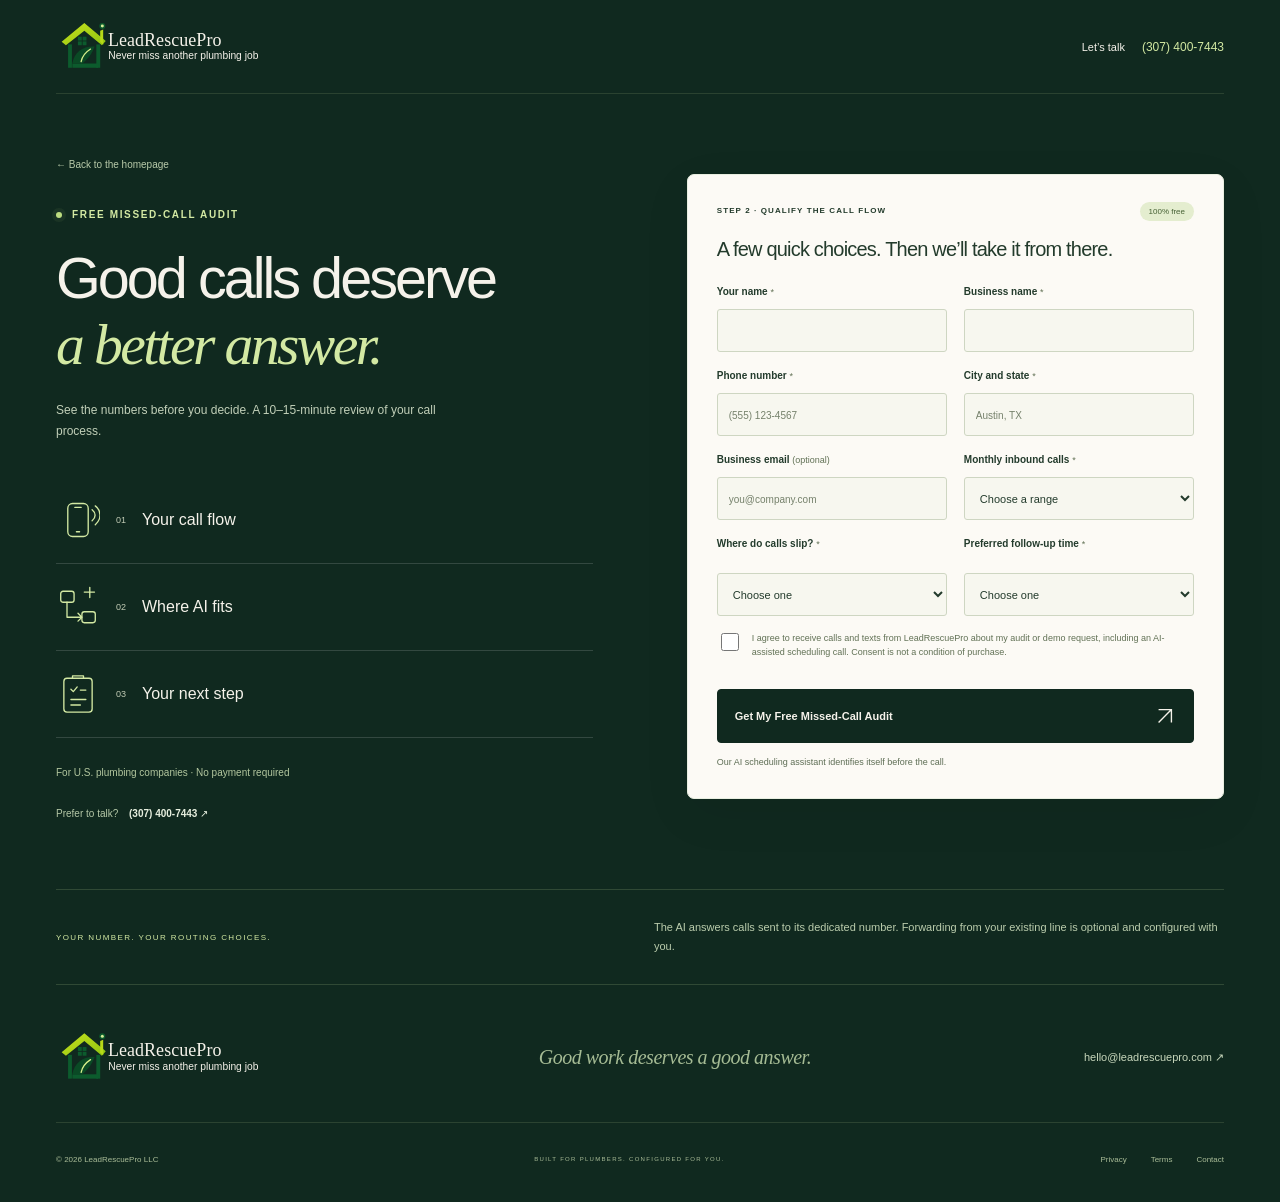
==== commit 452b81c4: "Add qualified second-step audit form" ====
--- a/free-missed-call-audit/index.html
+++ b/free-missed-call-audit/index.html
@@ -1,2 +1,2 @@
 <!doctype html>
-<html lang="en"><head><meta charset="utf-8"><meta name="viewport" content="width=device-width,initial-scale=1"><meta name="robots" content="noindex,nofollow"><meta property="og:type" content="website"><meta property="og:site_name" content="LeadRescuePro"><meta property="og:url" content="https://www.leadrescuepro.com/free-missed-call-audit/"><meta property="og:title" content="Free Missed-Call Audit for Plumbing Companies | LeadRescuePro"><meta property="og:description" content="See the numbers before you decide. Request a free 10–15-minute missed-call audit for your plumbing business."><meta property="og:image" content="https://www.leadrescuepro.com/assets/v5/scene-poster.webp"><meta name="twitter:card" content="summary_large_image"><meta name="twitter:title" content="Free Missed-Call Audit for Plumbing Companies | LeadRescuePro"><meta name="twitter:description" content="Request a free review of your plumbing call flow before any setup decision."><meta name="twitter:image" content="https://www.leadrescuepro.com/assets/v5/scene-poster.webp"><meta name="description" content="Review your call flow and find where a dedicated AI receptionist number could help your U.S. plumbing business."><meta name="theme-color" content="#10291f"><title>Free Missed-Call Audit — LeadRescuePro</title><link rel="icon" type="image/svg+xml" href="../assets/favicon.svg"><link rel="preload" as="font" href="../assets/manrope-variable.ttf" type="font/ttf" crossorigin><link rel="stylesheet" href="../assets/styles.css"><script src="../assets/main.js" defer></script><script type="module" src="../assets/funnel.js"></script><link rel="stylesheet" href="../assets/visual-story.css"></head><body data-page-source="free_missed_call_audit_v5" class="audit-page"><a class="skip-link" href="#main">Skip to content</a><header class="site-header wrap"><a class="brand" href="../" aria-label="LeadRescuePro home"><img class="brand-logo" src="../assets/logo-dark.svg" alt="LeadRescuePro" width="210" height="58"></a><a class="header-phone" href="tel:+13074007443" data-track-event="phone_click">Let’s talk <span>(307) 400-7443</span></a></header><main id="main" class="audit-page-main"><section class="wrap audit-page-layout"><div class="audit-page-copy"><a class="back-link" href="../">← Back to the homepage</a><p class="eyebrow light"><span class="live-dot"></span> FREE MISSED-CALL AUDIT</p><h1>Good calls deserve<br><em>a better answer.</em></h1><p class="audit-page-lede">See the numbers before you decide. A 10–15-minute review of your call process.</p><div class="v5-audit-steps"><div><svg viewBox="0 0 56 56" fill="none" stroke="currentColor" stroke-width="1.7" stroke-linecap="round" stroke-linejoin="round" aria-hidden="true"><rect x="15" y="7" width="26" height="42" rx="6"/><path d="M24 12h8M26 43h4M46 15c5 4 5 10 0 14M50 10c8 6 8 17 0 24"/></svg><span>01</span><strong>Your call flow</strong></div><div><svg viewBox="0 0 56 56" fill="none" stroke="currentColor" stroke-width="1.7" stroke-linecap="round" stroke-linejoin="round" aria-hidden="true"><rect x="6" y="8" width="17" height="14" rx="3"/><rect x="33" y="34" width="17" height="14" rx="3"/><path d="M14 22v19h19M28 36l5 5-5 5M36 9h13M43 3v13"/></svg><span>02</span><strong>Where AI fits</strong></div><div><svg viewBox="0 0 56 56" fill="none" stroke="currentColor" stroke-width="1.7" stroke-linecap="round" stroke-linejoin="round" aria-hidden="true"><rect x="10" y="8" width="36" height="43" rx="4"/><path d="M21 8V5h14v3M19 22l3 3 5-6M31 23h7M19 35h19M19 42h12"/></svg><span>03</span><strong>Your next step</strong></div></div><p class="audit-small">For U.S. plumbing companies · No payment required</p><a class="audit-phone" href="tel:+13074007443" data-track-event="phone_click">Prefer to talk? <strong>(307) 400-7443 ↗</strong></a></div><form id="audit-form" class="audit-form" action="/api/marketing/leads/intake" method="post" data-lead-form data-form-name="free_missed_call_audit" data-source="free_missed_call_audit_page" data-form-start-event="audit_form_start" data-status-id="form-status" data-next="thank-you/" novalidate><input type="hidden" name="form_name" value="free_missed_call_audit"><input type="hidden" name="source" value="free_missed_call_audit_page"><div class="honeypot" aria-hidden="true"><label for="_gotcha">Leave this blank</label><input name="_gotcha" id="_gotcha" tabindex="-1" autocomplete="off"></div><div class="form-heading"><span class="eyebrow">LET’S FIND YOUR CALL GAPS</span><span class="free-tag">100% free</span></div><p class="form-intro">Four details. We’ll take it from there.</p><p class="preview-note" data-preview-note hidden></p><input type="hidden" name="missed_calls" value="not_sure"><input type="hidden" name="best_time" value="call_shortly"><input type="hidden" name="website_or_gbp" value=""><input type="hidden" name="email" value=""><div class="form-grid"><div class="field"><label for="name">Your name <span aria-hidden="true">*</span></label><input id="name" name="name" type="text" autocomplete="name" required aria-describedby="name-error"><span class="field-error" id="name-error"></span></div><div class="field"><label for="business_name">Business name <span aria-hidden="true">*</span></label><input id="business_name" name="business_name" type="text" autocomplete="organization" required aria-describedby="business_name-error"><span class="field-error" id="business_name-error"></span></div><div class="field"><label for="phone">Phone number <span aria-hidden="true">*</span></label><input id="phone" name="phone" type="tel" autocomplete="tel" required aria-describedby="phone-error" placeholder="(555) 123-4567"><span class="field-error" id="phone-error"></span></div><div class="field"><label for="city_state">City and state <span aria-hidden="true">*</span></label><input id="city_state" name="city_state" type="text" autocomplete="address-level2" required aria-describedby="city_state-error" placeholder="Austin, TX"><span class="field-error" id="city_state-error"></span></div><div class="field span-two consent-field"><label class="consent-check" for="contact_consent"><input id="contact_consent" name="contact_consent" type="checkbox" value="yes" required aria-describedby="contact_consent-error"><span>I agree to receive calls and texts from LeadRescuePro about my audit or demo request, including an AI-assisted scheduling call. Consent is not a condition of purchase.</span></label><span class="field-error" id="contact_consent-error"></span></div></div><button class="button button-dark full" type="submit" data-track-event="cta_click">Get My Free Missed-Call Audit <svg viewBox="0 0 24 24" fill="none" aria-hidden="true"><path d="M5 19 19 5M5 5h14v14" stroke="currentColor" stroke-width="1.5"/></svg></button><p class="consent">Our AI scheduling assistant identifies itself before the call.</p><p id="form-status" class="form-status" role="status" aria-live="polite"></p><noscript><p class="form-status">Please enable JavaScript to submit this form, or call (307) 400-7443 to request your audit.</p></noscript></form></section><section class="audit-reassurance wrap"><span>YOUR NUMBER. YOUR ROUTING CHOICES.</span><p>The AI answers calls sent to its dedicated number. Forwarding from your existing line is optional and configured with you.</p></section></main><footer class="site-footer wrap"><div class="footer-main"><a class="brand" href="../" aria-label="LeadRescuePro home"><img class="brand-logo" src="../assets/logo-dark.svg" alt="LeadRescuePro" width="210" height="58"></a><p>Good work deserves a good answer.</p><a href="mailto:hello@leadrescuepro.com">hello@leadrescuepro.com ↗</a></div><div class="footer-base"><span>© <span data-year>2026</span> LeadRescuePro LLC</span><span>BUILT FOR PLUMBERS. CONFIGURED FOR YOU.</span><nav aria-label="Legal"><a href="https://www.leadrescuepro.com/privacy/">Privacy</a><a href="https://www.leadrescuepro.com/terms/">Terms</a><a href="https://www.leadrescuepro.com/contact/">Contact</a></nav></div></footer></body></html>
+<html lang="en"><head><meta charset="utf-8"><meta name="viewport" content="width=device-width,initial-scale=1"><meta name="robots" content="index, follow, max-image-preview:large"><link rel="canonical" href="https://www.leadrescuepro.com/free-missed-call-audit/"><meta property="og:type" content="website"><meta property="og:site_name" content="LeadRescuePro"><meta property="og:url" content="https://www.leadrescuepro.com/free-missed-call-audit/"><meta property="og:title" content="Free Missed-Call Audit for Plumbing Companies | LeadRescuePro"><meta property="og:description" content="See the numbers before you decide. Request a free 10–15-minute missed-call audit for your plumbing business."><meta property="og:image" content="https://www.leadrescuepro.com../assets/scene-poster.webp"><meta name="twitter:card" content="summary_large_image"><meta name="twitter:title" content="Free Missed-Call Audit for Plumbing Companies | LeadRescuePro"><meta name="twitter:description" content="Request a free review of your plumbing call flow before any setup decision."><meta name="twitter:image" content="https://www.leadrescuepro.com../assets/scene-poster.webp"><meta name="description" content="Review your call flow and find where a dedicated AI receptionist number could help your U.S. plumbing business."><meta name="theme-color" content="#10291f"><meta name="meta-pixel-id" content=""><title>Free Missed-Call Audit — LeadRescuePro</title><link rel="icon" type="image/svg+xml" href="../assets/favicon.svg"><link rel="preload" as="font" href="../assets/manrope-variable.ttf" type="font/ttf" crossorigin><link rel="stylesheet" href="../assets/styles.css"><script src="../assets/main.js" defer></script><script src="../assets/meta-pixel.js" defer></script><script type="module" src="../assets/funnel.js"></script><link rel="stylesheet" href="../assets/visual-story.css"></head><body data-page-source="free_missed_call_audit_v5" class="audit-page"><a class="skip-link" href="#main">Skip to content</a><header class="site-header wrap"><a class="brand" href="/" aria-label="LeadRescuePro home"><img class="brand-logo" src="../assets/logo-dark.svg" alt="LeadRescuePro" width="210" height="58"></a><a class="header-phone" href="tel:+13074007443" data-track-event="phone_click">Let’s talk <span>(307) 400-7443</span></a></header><main id="main" class="audit-page-main"><section class="wrap audit-page-layout"><div class="audit-page-copy"><a class="back-link" href="/">← Back to the homepage</a><p class="eyebrow light"><span class="live-dot"></span> FREE MISSED-CALL AUDIT</p><h1>Good calls deserve<br><em>a better answer.</em></h1><p class="audit-page-lede">See the numbers before you decide. A 10–15-minute review of your call process.</p><div class="v5-audit-steps"><div><svg viewBox="0 0 56 56" fill="none" stroke="currentColor" stroke-width="1.7" stroke-linecap="round" stroke-linejoin="round" aria-hidden="true"><rect x="15" y="7" width="26" height="42" rx="6"/><path d="M24 12h8M26 43h4M46 15c5 4 5 10 0 14M50 10c8 6 8 17 0 24"/></svg><span>01</span><strong>Your call flow</strong></div><div><svg viewBox="0 0 56 56" fill="none" stroke="currentColor" stroke-width="1.7" stroke-linecap="round" stroke-linejoin="round" aria-hidden="true"><rect x="6" y="8" width="17" height="14" rx="3"/><rect x="33" y="34" width="17" height="14" rx="3"/><path d="M14 22v19h19M28 36l5 5-5 5M36 9h13M43 3v13"/></svg><span>02</span><strong>Where AI fits</strong></div><div><svg viewBox="0 0 56 56" fill="none" stroke="currentColor" stroke-width="1.7" stroke-linecap="round" stroke-linejoin="round" aria-hidden="true"><rect x="10" y="8" width="36" height="43" rx="4"/><path d="M21 8V5h14v3M19 22l3 3 5-6M31 23h7M19 35h19M19 42h12"/></svg><span>03</span><strong>Your next step</strong></div></div><p class="audit-small">For U.S. plumbing companies · No payment required</p><a class="audit-phone" href="tel:+13074007443" data-track-event="phone_click">Prefer to talk? <strong>(307) 400-7443 ↗</strong></a></div><form id="audit-form" class="audit-form" action="/api/marketing/leads/intake" method="post" data-lead-form data-form-name="free_missed_call_audit" data-source="free_missed_call_audit_page" data-form-start-event="audit_form_start" data-status-id="form-status" data-next="thank-you/" novalidate><input type="hidden" name="form_name" value="free_missed_call_audit"><input type="hidden" name="source" value="free_missed_call_audit_page"><div class="honeypot" aria-hidden="true"><label for="_gotcha">Leave this blank</label><input name="_gotcha" id="_gotcha" tabindex="-1" autocomplete="off"></div><div class="form-heading"><span class="eyebrow">STEP 2 · QUALIFY THE CALL FLOW</span><span class="free-tag">100% free</span></div><p class="form-intro">A few quick choices. Then we’ll take it from there.</p><p class="preview-note" data-preview-note hidden></p><input type="hidden" name="website_or_gbp" value=""><div class="form-grid"><div class="field"><label for="name">Your name <span aria-hidden="true">*</span></label><input id="name" name="name" type="text" autocomplete="name" required aria-describedby="name-error"><span class="field-error" id="name-error"></span></div><div class="field"><label for="business_name">Business name <span aria-hidden="true">*</span></label><input id="business_name" name="business_name" type="text" autocomplete="organization" required aria-describedby="business_name-error"><span class="field-error" id="business_name-error"></span></div><div class="field"><label for="phone">Phone number <span aria-hidden="true">*</span></label><input id="phone" name="phone" type="tel" autocomplete="tel" required aria-describedby="phone-error" placeholder="(555) 123-4567"><span class="field-error" id="phone-error"></span></div><div class="field"><label for="city_state">City and state <span aria-hidden="true">*</span></label><input id="city_state" name="city_state" type="text" autocomplete="address-level2" required aria-describedby="city_state-error" placeholder="Austin, TX"><span class="field-error" id="city_state-error"></span></div><div class="field"><label for="email">Business email <span>(optional)</span></label><input id="email" name="email" type="email" autocomplete="email" placeholder="you@company.com" aria-describedby="email-error"><span class="field-error" id="email-error"></span></div><div class="field"><label for="monthly_call_volume_estimate">Monthly inbound calls <span aria-hidden="true">*</span></label><select id="monthly_call_volume_estimate" name="monthly_call_volume_estimate" required aria-describedby="monthly_call_volume_estimate-error"><option value="">Choose a range</option><option value="0-50">0–50</option><option value="51-100">51–100</option><option value="101-250">101–250</option><option value="250+">250+</option><option value="not_sure">Not sure</option></select><span class="field-error" id="monthly_call_volume_estimate-error"></span></div><div class="field"><label for="missed_calls">Where do calls slip? <span aria-hidden="true">*</span></label><select id="missed_calls" name="missed_calls" required aria-describedby="missed_calls-error"><option value="">Choose one</option><option value="busy">When we’re busy</option><option value="after_hours">After hours</option><option value="both">Busy and after hours</option><option value="not_sure">Not sure</option></select><span class="field-error" id="missed_calls-error"></span></div><div class="field"><label for="best_time">Preferred follow-up time <span aria-hidden="true">*</span></label><select id="best_time" name="best_time" required aria-describedby="best_time-error"><option value="">Choose one</option><option value="morning">Morning</option><option value="afternoon">Afternoon</option><option value="after_3pm">After 3 PM</option><option value="evening">Evening</option></select><span class="field-error" id="best_time-error"></span></div><div class="field span-two consent-field"><label class="consent-check" for="contact_consent"><input id="contact_consent" name="contact_consent" type="checkbox" value="yes" required aria-describedby="contact_consent-error"><span>I agree to receive calls and texts from LeadRescuePro about my audit or demo request, including an AI-assisted scheduling call. Consent is not a condition of purchase.</span></label><span class="field-error" id="contact_consent-error"></span></div></div><button class="button button-dark full" type="submit" data-track-event="cta_click">Get My Free Missed-Call Audit <svg viewBox="0 0 24 24" fill="none" aria-hidden="true"><path d="M5 19 19 5M5 5h14v14" stroke="currentColor" stroke-width="1.5"/></svg></button><p class="consent">Our AI scheduling assistant identifies itself before the call.</p><p id="form-status" class="form-status" role="status" aria-live="polite"></p><noscript><p class="form-status">Please enable JavaScript to submit this form, or call (307) 400-7443 to request your audit.</p></noscript></form></section><section class="audit-reassurance wrap"><span>YOUR NUMBER. YOUR ROUTING CHOICES.</span><p>The AI answers calls sent to its dedicated number. Forwarding from your existing line is optional and configured with you.</p></section></main><footer class="site-footer wrap"><div class="footer-main"><a class="brand" href="/" aria-label="LeadRescuePro home"><img class="brand-logo" src="../assets/logo-dark.svg" alt="LeadRescuePro" width="210" height="58"></a><p>Good work deserves a good answer.</p><a href="mailto:hello@leadrescuepro.com">hello@leadrescuepro.com ↗</a></div><div class="footer-base"><span>© <span data-year>2026</span> LeadRescuePro LLC</span><span>BUILT FOR PLUMBERS. CONFIGURED FOR YOU.</span><nav aria-label="Legal"><a href="https://www.leadrescuepro.com/privacy/">Privacy</a><a href="https://www.leadrescuepro.com/terms/">Terms</a><a href="https://www.leadrescuepro.com/contact/">Contact</a></nav></div></footer></body></html>
